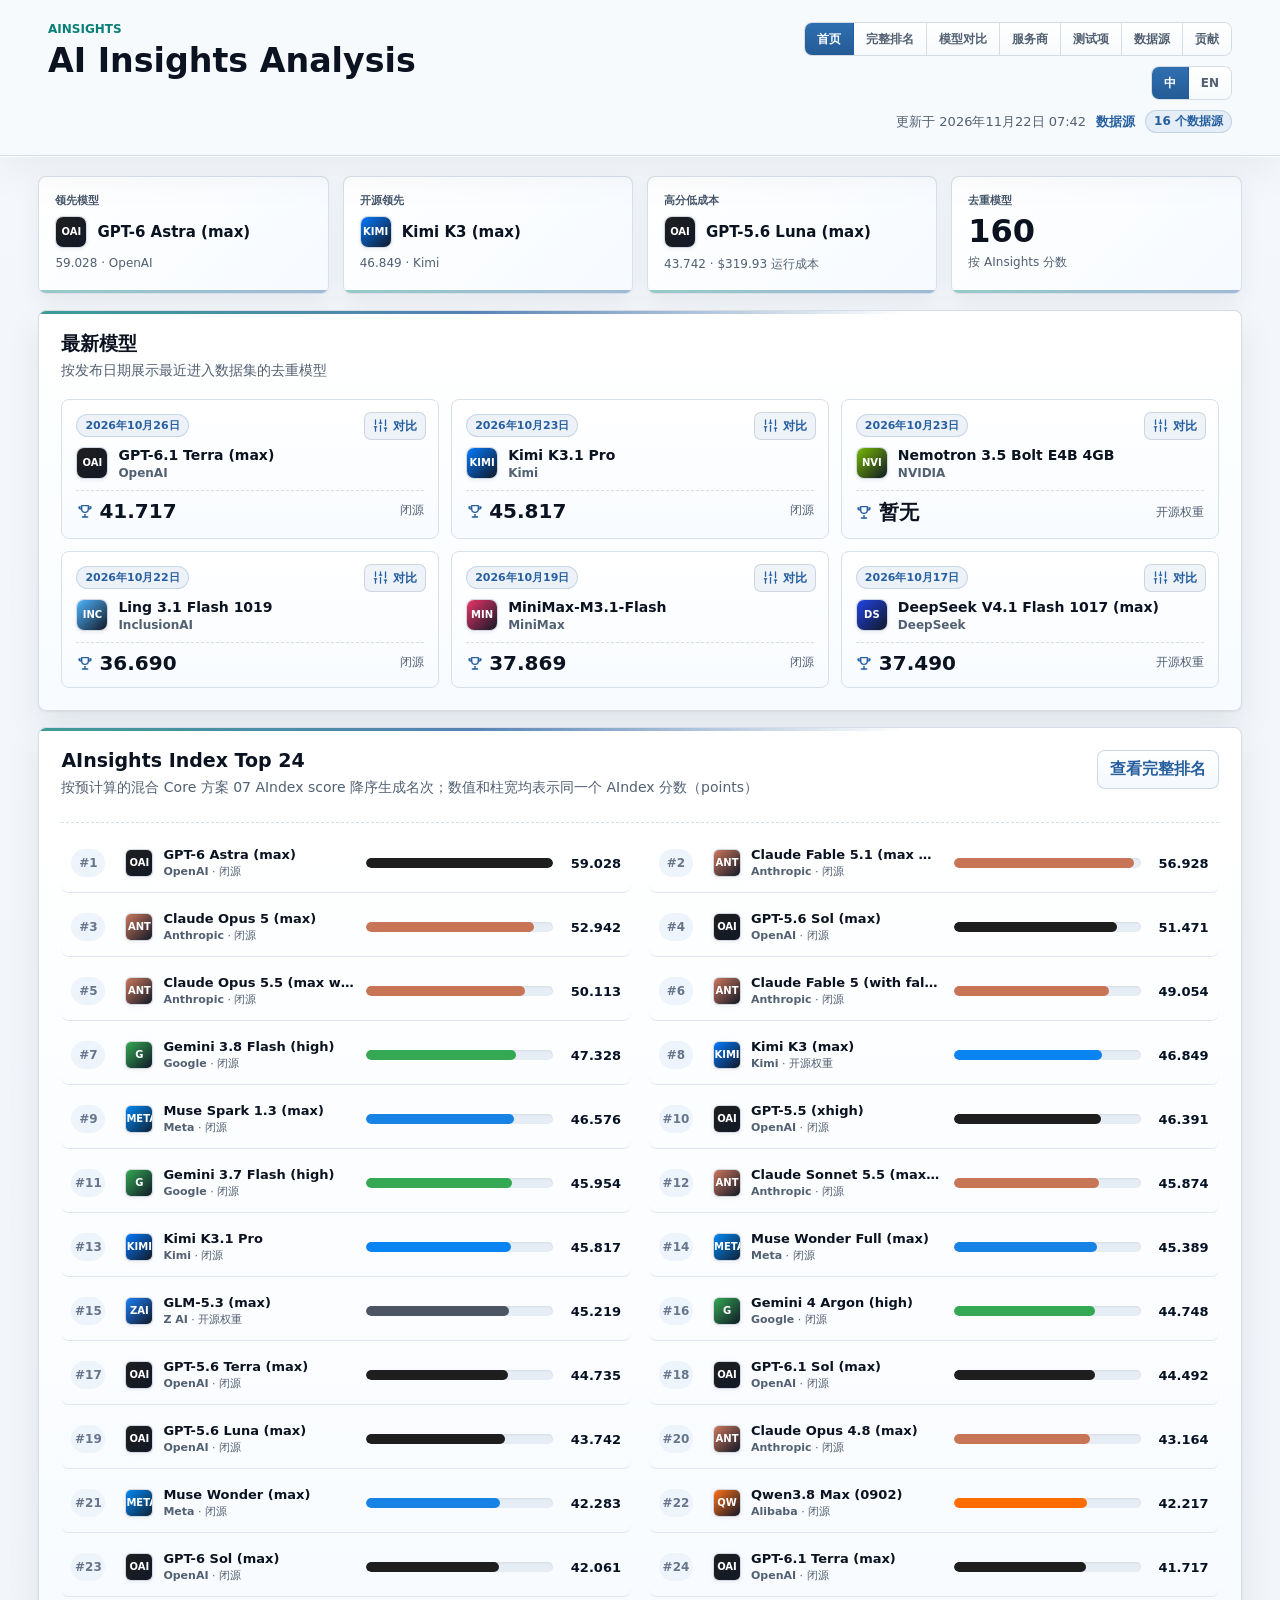
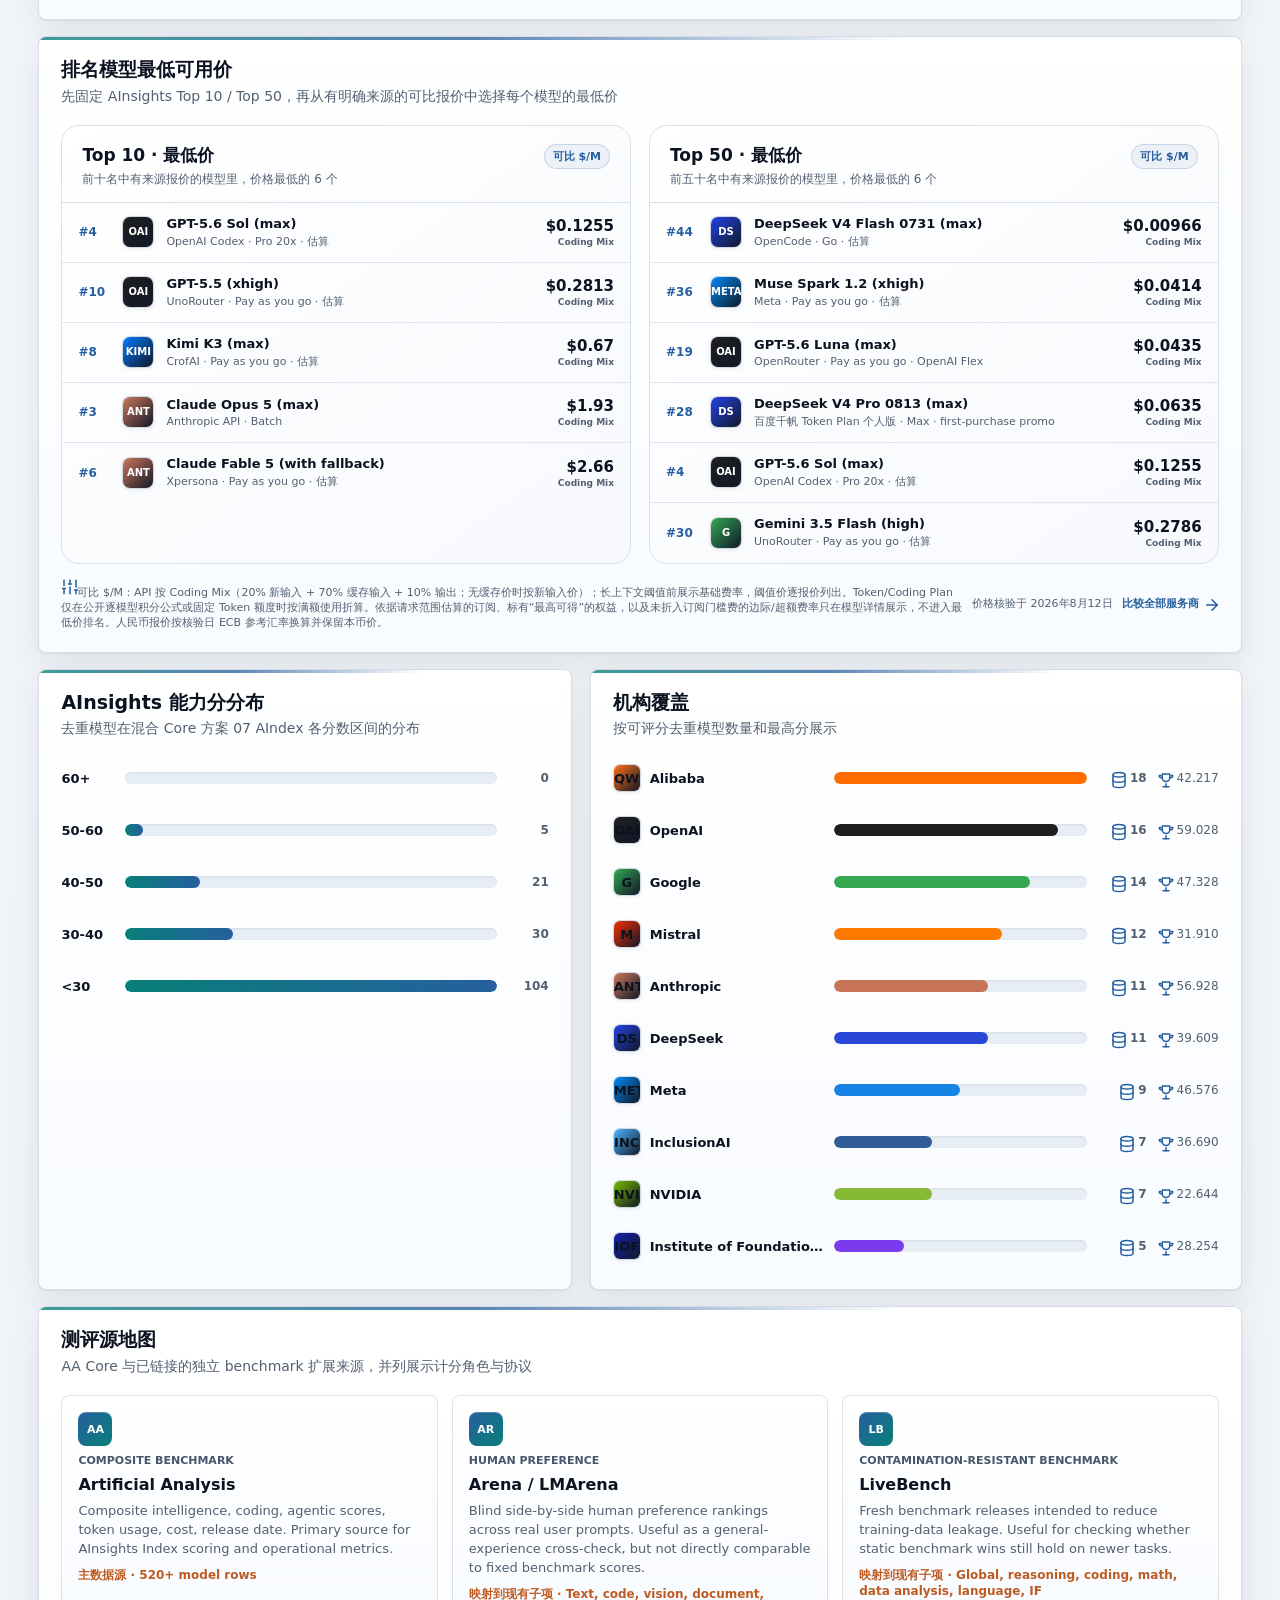
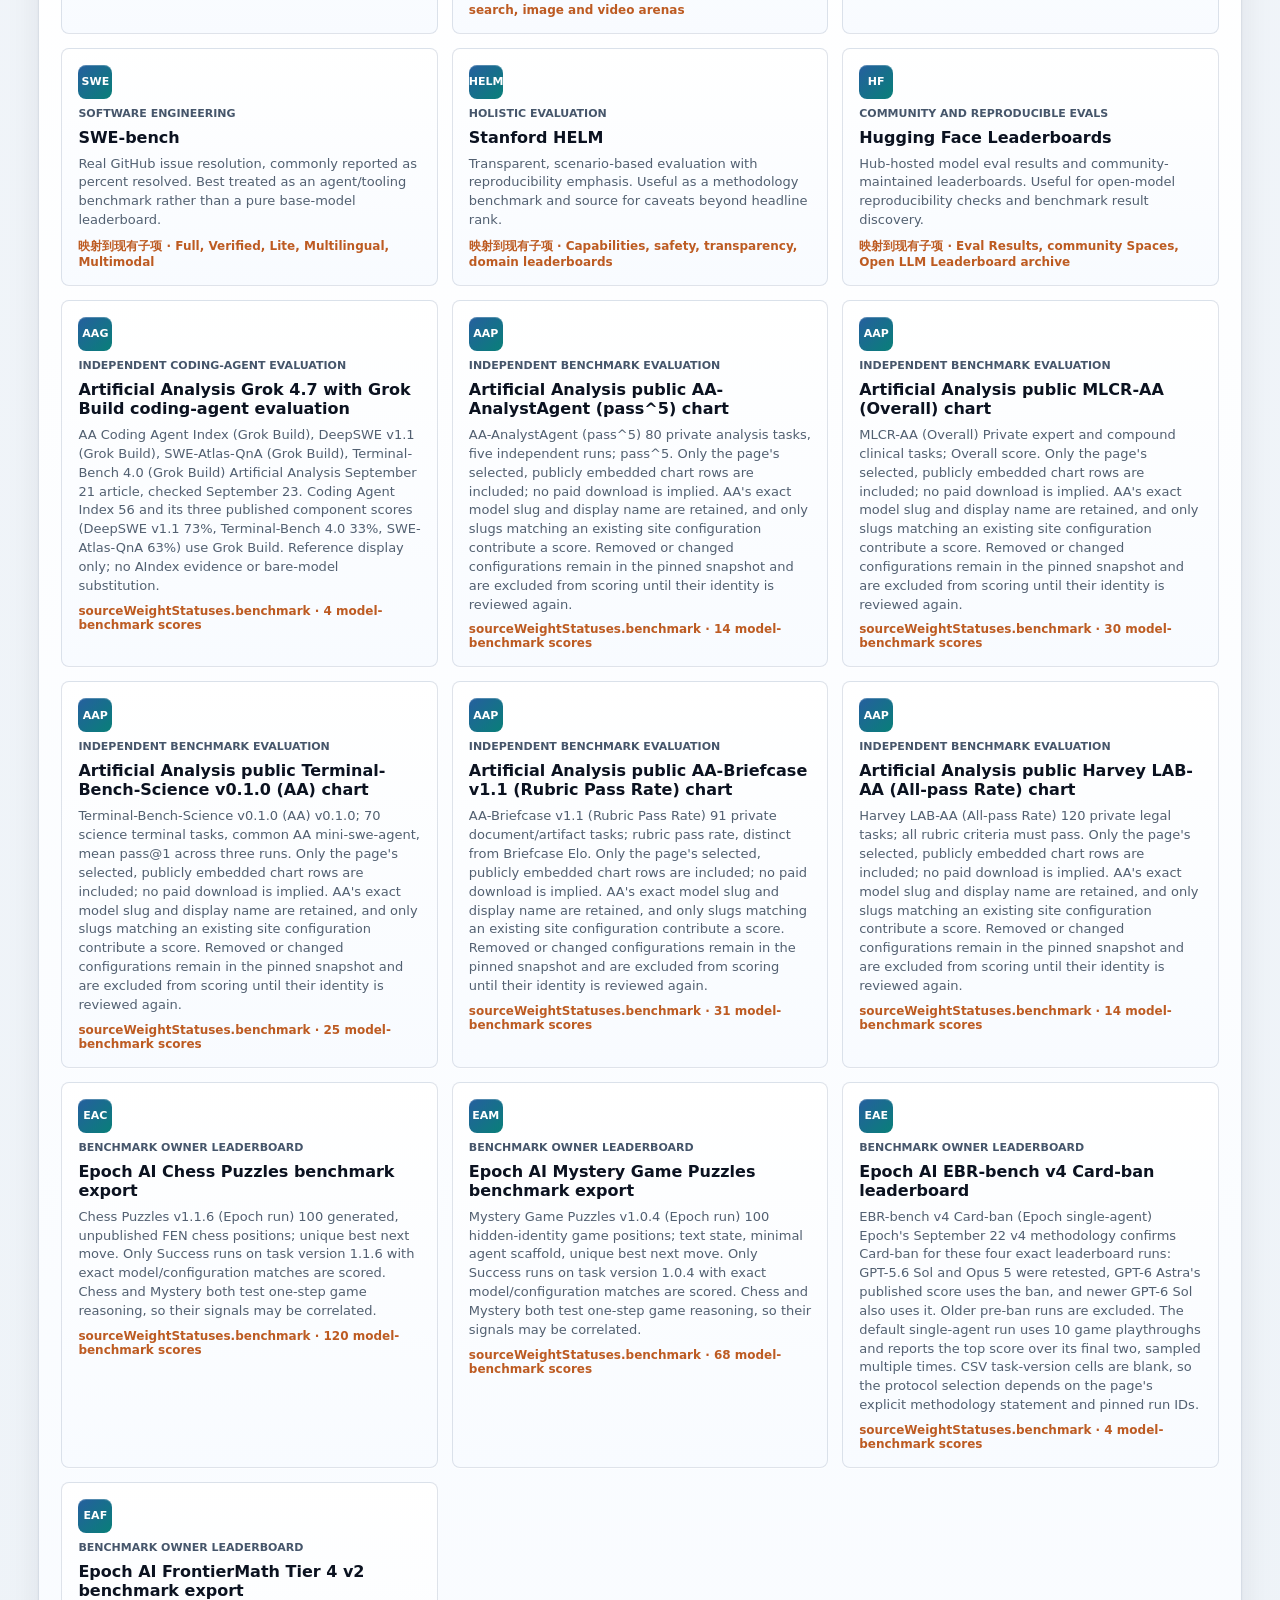
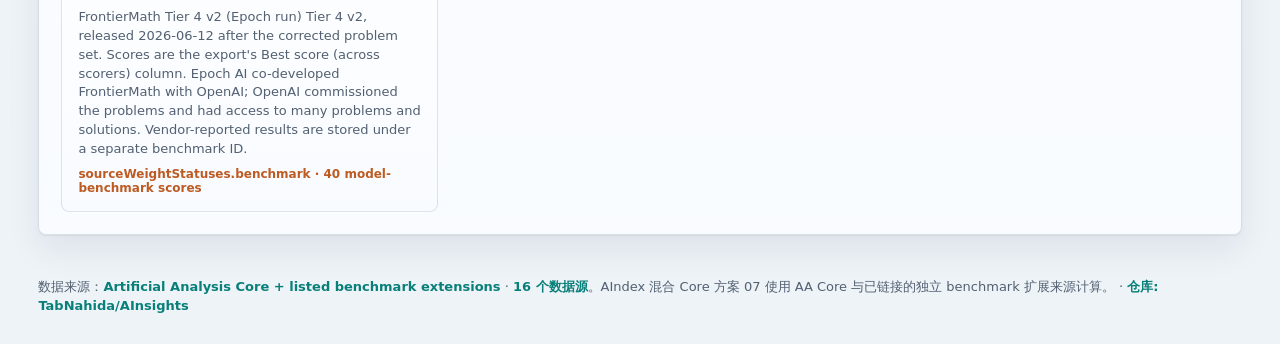
==== docs/index.html @ 8915419b "Update Artificial Analysis model data" ====
<!doctype html>
<html lang="zh-CN">
  <head>
    <meta charset="utf-8" />
    <meta name="viewport" content="width=device-width, initial-scale=1" />
    <title>AI Insights Analysis</title>
    <meta name="description" content="AInsights compares AI models with AInsights Index (AIndex), benchmark rankings, cost, speed, and source-backed evaluation data." />
    <meta name="keywords" content="AInsights Index, AIndex, AI model benchmark, LLM leaderboard, Artificial Analysis" />
    <link rel="canonical" href="https://ainsights.tab.homes/" />
    <meta property="og:title" content="AI Insights Analysis" />
    <meta property="og:description" content="Compare AI models with AInsights Index (AIndex), benchmark evidence, cost, speed, and source-backed rankings." />
    <meta property="og:type" content="website" />
    <meta property="og:url" content="https://ainsights.tab.homes/" />
    <meta name="twitter:card" content="summary" />
    <script type="application/ld+json">{"@context":"https://schema.org","@type":"WebSite","name":"AI Insights Analysis","alternateName":["AInsights Index","AIndex"],"url":"https://ainsights.tab.homes/","description":"AInsights compares AI models with AInsights Index (AIndex), benchmark rankings, cost, speed, and source-backed evaluation data."}</script>
    <link rel="icon" href="./favicon.svg" type="image/svg+xml" />
    <link rel="stylesheet" href="./styles.css?v=20260919-fable-radar" />
  </head>
  <body data-page="home">
    <header class="topbar">
      <div>
        <p class="eyebrow">AInsights</p>
        <h1>AI Insights Analysis</h1>
      </div>
      <div class="header-actions">
        <nav class="segmented-control compact" id="pageButtons" aria-label="页面"></nav>
        <div class="segmented-control compact" id="languageButtons" role="group" aria-label="语言"></div>
        <div class="source-block">
          <span id="updatedAt">加载中</span>
          <a id="sourceLink" href="https://artificialanalysis.ai/evaluations/artificial-analysis-intelligence-index" target="_blank" rel="noreferrer">数据源</a>
          <a id="sourcesLink" class="source-badge" href="sources.html">全部数据源</a>
        </div>
      </div>
    </header>

    <main>
      <section class="home-view" id="homeView">
        <section class="home-metrics" id="homeMetrics" aria-label="首页摘要"></section>

        <section class="chart-shell latest-models-shell" aria-labelledby="latestModelsTitle">
          <div class="chart-head">
            <div>
              <h2 id="latestModelsTitle">最新模型</h2>
              <p id="latestModelsSubtitle">按发布日期展示最近进入数据集的去重模型</p>
            </div>
          </div>
          <div class="latest-models" id="latestModels"></div>
        </section>

        <section class="chart-shell" aria-labelledby="top20Title">
          <div class="chart-head">
            <div>
              <h2 id="top20Title">AInsights Index Top</h2>
              <p id="top20Subtitle">固定使用 AInsights Index，按宽度最多展示 30 个去重模型</p>
            </div>
            <a id="viewFullRankingLink" href="full-rank.html">完整排名</a>
          </div>
          <div class="bar-chart" id="top20Chart"></div>
        </section>

        <section class="chart-shell" aria-labelledby="costScatterTitle">
          <div class="chart-head">
            <div>
              <h2 id="costScatterTitle">排名模型最低可用价</h2>
              <p id="costScatterSubtitle">固定 AInsights Top 10 / Top 50 后，只比较每个模型已核验的最低可比报价</p>
            </div>
          </div>
          <div class="scatter-chart" id="costScatter"></div>
        </section>

        <section class="insight-grid" aria-label="数据分布">
          <section class="chart-shell" aria-labelledby="scoreBandsTitle">
            <div class="chart-head">
              <div>
                <h2 id="scoreBandsTitle">分数带分布</h2>
                <p id="scoreBandsSubtitle">去重模型在 AInsights Index 上的集中区间</p>
              </div>
            </div>
            <div class="score-bands" id="scoreBands"></div>
          </section>

          <section class="chart-shell" aria-labelledby="providerChartTitle">
            <div class="chart-head">
              <div>
                <h2 id="providerChartTitle">机构覆盖</h2>
                <p id="providerChartSubtitle">按可评分去重模型数量和最高分展示</p>
              </div>
            </div>
            <div class="provider-chart" id="providerChart"></div>
          </section>
        </section>

        <section class="chart-shell source-explorer" aria-labelledby="sourceExplorerTitle">
          <div class="chart-head">
            <div>
              <h2 id="sourceExplorerTitle">测评源地图</h2>
              <p id="sourceExplorerSubtitle">AA Core 与已链接的独立 benchmark 扩展来源，并列展示计分角色与协议</p>
            </div>
          </div>
          <div class="source-grid" id="sourceExplorer"></div>
        </section>
      </section>

      <section class="ranking-view" id="rankingView" hidden>
        <section class="controls" aria-label="排名控制">
          <div class="preset-row" id="presetButtons" role="tablist" aria-label="排名预设"></div>
          <div class="switch-row">
            <div class="segmented-control" id="viewButtons" role="group" aria-label="展示方式"></div>
            <div class="segmented-control" id="sourceFilterButtons" role="group" aria-label="模型来源"></div>
          </div>
          <div class="filter-row">
            <label class="search-label">
              <span id="searchLabel">搜索</span>
              <input id="searchInput" type="search" placeholder="模型或机构" />
            </label>
            <label class="toggle-label">
              <input id="dedupeToggle" type="checkbox" checked />
              <span id="dedupeLabel">去除重复档位</span>
            </label>
          </div>
          <div class="summary-row" id="summaryRow"></div>
        </section>

        <section class="custom-panel" id="customPanel" hidden>
          <div class="panel-head">
            <h2 id="customTitle">自定义占比</h2>
            <button id="resetWeightsButton" type="button">重置</button>
          </div>
          <div class="weights-grid" id="weightsGrid"></div>
        </section>

        <section class="ranking-shell">
          <div class="histogram-list" id="histogramList"></div>
          <div class="table-wrap" id="tableRanking">
            <table>
              <thead>
                <tr>
                  <th class="rank-col">#</th>
                  <th id="modelHeader">模型</th>
                  <th id="scoreHeader">综合分</th>
                  <th id="twoplRankHeader" class="method-rank-col">2PL</th>
                  <th id="denseRaschRankHeader" class="method-rank-col">密集 Rasch</th>
                  <th id="speedHeader">速度</th>
                  <th id="contextHeader">上下文</th>
                  <th id="priceHeader">价格</th>
                  <th id="sourceHeader">来源</th>
                  <th id="coverageHeader">覆盖</th>
                </tr>
              </thead>
              <tbody id="rankingBody"></tbody>
            </table>
          </div>
          <div class="text-ranking" id="textRanking" hidden></div>
        </section>
      </section>

      <section class="sources-view" id="sourcesView" hidden>
        <section class="chart-shell sources-shell" aria-labelledby="sourcesPageTitle">
          <div class="chart-head">
            <div>
              <h2 id="sourcesPageTitle">全部数据源</h2>
              <p id="sourcesPageSubtitle">主数据、公开榜单、官方发布和模型卡来源</p>
            </div>
          </div>
          <div class="source-overview-grid" id="sourceOverview"></div>
        </section>

        <section class="chart-shell source-map-shell" aria-labelledby="sourceMetricMapTitle">
          <div class="chart-head">
            <div>
              <h2 id="sourceMetricMapTitle">数据源与测试项映射</h2>
              <p id="sourceMetricMapSubtitle">每个来源对应的 benchmark、覆盖模型数和分数记录</p>
            </div>
          </div>
          <div class="source-metric-map" id="sourceMetricMap"></div>
        </section>
      </section>

      <section class="benchmark-view" id="benchmarkView" hidden>
        <div class="benchmark-detail" id="benchmarkDetail"></div>
      </section>

      <section class="model-view" id="modelView" hidden>
        <div class="model-detail" id="modelDetail"></div>
      </section>

      <section class="provider-view" id="providerView" hidden>
        <div class="provider-detail" id="providerDetail"></div>
      </section>
    </main>

    <footer class="site-footer" id="siteFooter">
      数据来源：<a href="https://artificialanalysis.ai/evaluations/artificial-analysis-intelligence-index" target="_blank" rel="noreferrer">Artificial Analysis</a> Core 与已链接的独立 benchmark 扩展来源。AIndex 方案 18 基于这些观测成绩重新计算。
      · <a href="https://github.com/TabNahida/AInsights" target="_blank" rel="noreferrer">TabNahida/AInsights</a>
    </footer>

    <template id="metricTemplate">
      <label class="weight-control">
        <span></span>
        <input type="range" min="0" max="100" step="0.01" />
        <output></output>
      </label>
    </template>

    <script src="./data/models.js?v=4afdcf09f71f"></script>
    <script src="./app-utils.js?v=20260812-pricing3"></script>
    <script src="./app.js?v=20260922-aa-fields"></script>
  </body>
</html>
---- docs/styles.css ----
:root {
  color-scheme: light;
  --ink: #151922;
  --muted: #697386;
  --line: #dce2ec;
  --surface: #ffffff;
  --wash: #f5f7fb;
  --accent: #0f766e;
  --accent-2: #b95b1c;
  --accent-3: #315c96;
  --accent-4: #b4235a;
  --danger: #b42318;
  --shadow: 0 18px 42px rgb(18 24 40 / 0.08);
}

* {
  box-sizing: border-box;
}

body {
  margin: 0;
  min-width: 320px;
  color: var(--ink);
  background: var(--wash);
  font-family: Inter, ui-sans-serif, system-ui, -apple-system, BlinkMacSystemFont, "Segoe UI", sans-serif;
}

a {
  color: inherit;
}

.topbar {
  position: sticky;
  top: 0;
  z-index: 60;
  display: flex;
  align-items: center;
  justify-content: space-between;
  gap: 24px;
  padding: 20px clamp(16px, 4vw, 48px);
  border-bottom: 1px solid var(--line);
  background: rgb(245 247 251 / 0.94);
  backdrop-filter: blur(12px);
}

.eyebrow {
  margin: 0 0 4px;
  color: var(--accent);
  font-size: 12px;
  font-weight: 700;
  text-transform: uppercase;
}

h1,
h2 {
  margin: 0;
  font-size: clamp(22px, 3vw, 32px);
  line-height: 1.15;
  letter-spacing: 0;
}

h2 {
  font-size: 18px;
}

.source-block {
  display: flex;
  flex-wrap: wrap;
  justify-content: flex-end;
  gap: 8px 10px;
  color: var(--muted);
  font-size: 13px;
}

.source-badge {
  display: inline-flex;
  align-items: center;
  min-height: 22px;
  border: 1px solid rgba(49, 92, 150, 0.24);
  border-radius: 999px;
  padding: 2px 8px;
  color: var(--accent-3);
  background: rgba(49, 92, 150, 0.08);
  font-size: 12px;
  font-weight: 800;
  text-decoration: none;
}

.header-actions {
  display: grid;
  justify-items: end;
  gap: 8px;
  min-width: 0;
}

main {
  display: grid;
  gap: 16px;
  min-width: 0;
  padding: 18px clamp(12px, 3vw, 40px) 36px;
}

.home-view,
.ranking-view,
.sources-view,
.methodology-view,
.model-view,
.benchmark-view,
.compare-view,
.provider-view {
  display: grid;
  gap: 16px;
  min-width: 0;
}

.home-view,
.sources-view,
.methodology-view,
.model-view,
.benchmark-view,
.compare-view,
.provider-view {
  width: 100%;
  max-width: 1240px;
  margin-inline: auto;
}

.home-metrics {
  display: grid;
  grid-template-columns: repeat(4, minmax(0, 1fr));
  gap: 12px;
}

.home-metric {
  display: grid;
  align-content: start;
  gap: 8px;
  min-height: 104px;
  padding: 14px;
  border: 1px solid var(--line);
  border-radius: 8px;
  background: var(--surface);
  box-shadow: var(--shadow);
}

.home-metric-label {
  color: var(--muted);
  font-size: 12px;
  font-weight: 700;
  text-transform: uppercase;
}

.home-metric-model {
  display: flex;
  align-items: center;
  gap: 10px;
  min-width: 0;
  color: var(--ink);
  text-decoration: none;
}

.home-metric-model strong {
  overflow: hidden;
  font-size: 15px;
  line-height: 1.25;
  text-overflow: ellipsis;
  white-space: nowrap;
}

.home-metric-number {
  font-size: 26px;
  line-height: 1;
}

.home-metric-meta {
  overflow: hidden;
  color: var(--muted);
  font-size: 12px;
  text-overflow: ellipsis;
  white-space: nowrap;
}

.site-footer {
  padding: 0 clamp(12px, 3vw, 40px) 28px;
  color: var(--muted);
  font-size: 13px;
  line-height: 1.5;
}

.site-footer a {
  color: var(--accent);
  font-weight: 800;
  text-decoration: none;
}

.controls,
.custom-panel,
.chart-shell,
.ranking-shell {
  border: 1px solid var(--line);
  border-radius: 8px;
  background: var(--surface);
  box-shadow: var(--shadow);
}

.chart-shell {
  overflow: hidden;
  min-width: 0;
  padding: 18px;
}

.chart-head {
  display: flex;
  align-items: flex-start;
  justify-content: space-between;
  gap: 16px;
  margin-bottom: 16px;
}

.chart-head p {
  margin: 5px 0 0;
  color: var(--muted);
  font-size: 14px;
  line-height: 1.4;
  overflow-wrap: anywhere;
}

.chart-head > div {
  min-width: 0;
}

.chart-head a {
  flex: 0 0 auto;
  border: 1px solid var(--line);
  border-radius: 8px;
  padding: 8px 12px;
  color: var(--accent);
  text-decoration: none;
  font-weight: 700;
}

.controls {
  display: grid;
  gap: 14px;
  padding: 14px;
}

.preset-row,
.filter-row,
.switch-row,
.summary-row,
.panel-head {
  display: flex;
  flex-wrap: wrap;
  align-items: center;
  gap: 10px;
}

.switch-row {
  justify-content: space-between;
}

.preset-row button,
.panel-head button,
.segmented-control button {
  min-height: 34px;
  border: 1px solid var(--line);
  padding: 0 14px;
  color: var(--ink);
  background: #fff;
  cursor: pointer;
  font: inherit;
}

.preset-row button {
  border-radius: 999px;
}

.preset-row button[aria-selected="true"] {
  border-color: var(--accent);
  color: #fff;
  background: var(--accent);
}

.segmented-control {
  display: inline-flex;
  min-height: 34px;
  overflow: hidden;
  border: 1px solid var(--line);
  border-radius: 8px;
  background: #fff;
}

.segmented-control button {
  border: 0;
  border-right: 1px solid var(--line);
  border-radius: 0;
  color: var(--muted);
}

.segmented-control button:last-child {
  border-right: 0;
}

.segmented-control button[aria-pressed="true"] {
  color: #fff;
  background: var(--accent-3);
}

.segmented-control.compact button {
  min-height: 28px;
  padding: 0 10px;
  font-size: 12px;
}

.search-label {
  display: grid;
  grid-template-columns: auto minmax(180px, 320px);
  align-items: center;
  gap: 8px;
  color: var(--muted);
  font-size: 14px;
}

.search-label input {
  width: 100%;
  min-height: 36px;
  border: 1px solid var(--line);
  border-radius: 6px;
  padding: 0 10px;
  font: inherit;
}

.toggle-label {
  display: inline-flex;
  align-items: center;
  gap: 8px;
  color: var(--muted);
  font-size: 14px;
}

.toggle-label input {
  width: 18px;
  height: 18px;
  accent-color: var(--accent);
}

.summary-row {
  color: var(--muted);
  font-size: 13px;
}

.summary-row strong {
  color: var(--ink);
}

.custom-panel {
  padding: 14px;
}

.panel-head {
  justify-content: space-between;
  margin-bottom: 12px;
}

.panel-head button {
  border-radius: 8px;
}

.weights-grid {
  display: grid;
  gap: 16px;
}

.weight-group {
  display: grid;
  gap: 12px;
}

.custom-weight-preset-group,
.missing-mode-group {
  padding-bottom: 12px;
  border-bottom: 1px solid var(--line);
}

.weight-group-head {
  display: flex;
  align-items: baseline;
  justify-content: space-between;
  gap: 16px;
}

.weight-group-head > div {
  display: grid;
  gap: 4px;
  min-width: 0;
}

.weight-group-head h3 {
  margin: 0;
  font-size: 15px;
}

.weight-group-head p {
  margin: 0;
  color: var(--muted);
  font-size: 12px;
  text-align: right;
}

.metric-weight-head {
  align-items: center;
}

.metric-coverage-filter {
  display: inline-flex;
  align-items: center;
  gap: 8px;
  min-width: max-content;
  color: var(--muted);
  font-size: 12px;
  font-weight: 800;
}

.metric-coverage-filter select {
  min-height: 34px;
  border: 1px solid var(--line);
  border-radius: 8px;
  padding: 0 30px 0 10px;
  color: var(--ink);
  background: #fff;
  font: inherit;
}

.metric-filter-summary {
  width: fit-content;
  max-width: 100%;
  border: 1px solid rgb(38 95 159 / 0.16);
  border-radius: 999px;
  padding: 4px 8px;
  color: var(--accent-3);
  background: rgb(38 95 159 / 0.07);
  font-size: 12px;
  font-weight: 800;
}

.metric-filter-empty {
  grid-column: 1 / -1;
}

.methodology-hero,
.methodology-card {
  border: 1px solid var(--line);
  border-radius: 8px;
  background: var(--surface);
  box-shadow: var(--shadow);
}

.methodology-hero {
  display: grid;
  gap: 10px;
  padding: clamp(18px, 3vw, 28px);
}

.methodology-hero p {
  max-width: 820px;
  margin: 0;
  color: var(--muted);
  line-height: 1.55;
}

.methodology-grid {
  display: grid;
  grid-template-columns: repeat(2, minmax(0, 1fr));
  gap: 12px;
}

.methodology-card {
  display: grid;
  align-content: start;
  gap: 8px;
  padding: 16px;
}

.methodology-card h3,
.methodology-card p {
  margin: 0;
}

.methodology-card h3 {
  font-size: 15px;
}

.methodology-card p {
  color: var(--muted);
  font-size: 13px;
  line-height: 1.55;
}

.methodology-card-wide {
  grid-column: 1 / -1;
}

.methodology-table-wrap {
  overflow-x: auto;
  min-width: 0;
}

.methodology-weight-table {
  width: 100%;
  min-width: 680px;
  border-collapse: collapse;
  color: var(--ink);
  font-size: 13px;
}

.methodology-weight-table th,
.methodology-weight-table td {
  border-bottom: 1px solid var(--line);
  padding: 9px 10px;
  text-align: left;
  vertical-align: top;
}

.methodology-weight-table th {
  color: var(--accent-3);
  font-size: 12px;
  font-weight: 850;
}

.methodology-weight-table td:nth-child(2) {
  width: 96px;
  color: var(--accent-2);
  font-weight: 850;
}

.methodology-matrix-table {
  min-width: 920px;
}

.methodology-matrix-table td:nth-child(3) {
  min-width: 280px;
}

.methodology-metric-pill {
  display: inline-flex;
  align-items: center;
  gap: 5px;
  margin: 0 6px 6px 0;
  padding: 4px 7px;
  border: 1px solid var(--line);
  border-radius: 7px;
  background: var(--surface);
  white-space: nowrap;
}

.methodology-metric-pill code {
  white-space: normal;
  overflow-wrap: anywhere;
}

.methodology-steps {
  display: grid;
  gap: 8px;
  margin: 0;
  padding-left: 20px;
  color: var(--muted);
  font-size: 13px;
  line-height: 1.55;
}

.methodology-steps strong {
  color: var(--ink);
}

.metric-weight-controls {
  display: grid;
  grid-template-columns: repeat(auto-fit, minmax(390px, 1fr));
  gap: 14px 22px;
}

.custom-weight-preset-controls {
  display: grid;
  grid-template-columns: repeat(4, minmax(0, 1fr));
  gap: 10px;
}

.weight-preset-button {
  display: grid;
  gap: 5px;
  min-height: 66px;
  border: 1px solid var(--line);
  border-radius: 8px;
  padding: 10px;
  color: var(--ink);
  background: #fff;
  cursor: pointer;
  font: inherit;
  text-align: left;
}

.weight-preset-button strong {
  overflow: hidden;
  font-size: 13px;
  text-overflow: ellipsis;
  white-space: nowrap;
}

.weight-preset-button em {
  width: fit-content;
  padding: 2px 6px;
  border-radius: 999px;
  color: var(--accent-3);
  background: rgba(49, 92, 150, 0.08);
  font-size: 11px;
  font-style: normal;
  font-weight: 800;
}

.weight-preset-button[aria-pressed="true"] {
  border-color: rgba(15, 118, 110, 0.6);
  background: rgba(15, 118, 110, 0.08);
}

.missing-mode-controls,
.custom-config-grid {
  min-width: 0;
}

.custom-config-grid {
  display: grid;
  grid-template-columns: repeat(auto-fit, minmax(230px, 1fr));
  gap: 12px;
  align-items: stretch;
}

.custom-setting-block,
.range-setting {
  display: grid;
  align-content: start;
  gap: 8px;
  min-width: 0;
  border: 1px solid rgba(220, 226, 236, 0.86);
  border-radius: 8px;
  padding: 10px;
  background: #fbfcfe;
}

.control-label,
.range-setting-head {
  color: var(--ink);
  font-size: 12px;
  font-weight: 800;
}

.custom-setting-block p,
.range-setting em,
.custom-strategy-status {
  margin: 0;
  color: var(--muted);
  font-size: 12px;
  line-height: 1.35;
}

.custom-setting-block .segmented-control {
  display: grid;
  grid-template-columns: repeat(var(--option-count), minmax(0, 1fr));
  width: 100%;
}

.custom-setting-block [data-missing-preset] {
  grid-template-columns: repeat(auto-fit, minmax(96px, 1fr));
  overflow: visible;
}

.custom-setting-block .segmented-control button {
  display: grid;
  place-items: center;
  min-width: 0;
  min-height: 58px;
  border-right: 0;
  padding: 8px 10px;
  line-height: 1.18;
  text-align: center;
  white-space: normal;
  overflow-wrap: anywhere;
}

.custom-setting-block [data-missing-preset] button {
  min-height: 44px;
  overflow-wrap: normal;
  word-break: normal;
}

.custom-setting-block .segmented-control button + button {
  border-left: 1px solid var(--line);
}

.custom-strategy-status strong {
  color: var(--accent-3);
}

.range-setting-head {
  display: flex;
  justify-content: space-between;
  gap: 10px;
}

.range-setting-head output {
  color: var(--accent-2);
  font-variant-numeric: tabular-nums;
}

.range-setting input {
  width: 100%;
  accent-color: var(--accent-2);
}

.normalization-method-controls button[aria-pressed="true"],
.calculation-method-controls button[aria-pressed="true"],
.missing-mode-controls button[aria-pressed="true"] {
  color: #fff;
  background: var(--accent-3);
}

.weight-control {
  display: grid;
  grid-template-columns: minmax(180px, 1fr) minmax(130px, 180px) 42px;
  align-items: center;
  gap: 12px;
  color: var(--muted);
  font-size: 13px;
}

.metric-weight-label {
  display: grid;
  min-width: 0;
  gap: 4px;
}

.metric-weight-label strong,
.metric-weight-label em {
  min-width: 0;
  overflow: hidden;
  text-overflow: ellipsis;
  white-space: nowrap;
}

.metric-weight-label strong {
  color: var(--muted);
  font-size: 13px;
  font-weight: 700;
}

.metric-weight-link {
  width: fit-content;
  max-width: 100%;
  color: inherit;
  text-decoration: none;
}

.metric-weight-link:hover strong {
  color: var(--accent-3);
  text-decoration: underline;
  text-underline-offset: 3px;
}

.metric-weight-label em {
  width: fit-content;
  max-width: 100%;
  padding: 2px 6px;
  border-radius: 999px;
  color: var(--accent-3);
  background: rgba(6, 95, 70, 0.08);
  font-size: 11px;
  font-style: normal;
  font-weight: 800;
}

.weight-control input {
  accent-color: var(--accent-2);
}

.weight-control output {
  color: var(--ink);
  text-align: right;
}

.source-card-icon {
  display: inline-grid;
  place-items: center;
  width: 34px;
  height: 34px;
  border-radius: 8px;
  color: #fff;
  background: var(--ink);
  font-size: 11px;
  font-weight: 850;
  letter-spacing: 0;
}

.ranking-shell {
  overflow: hidden;
}

.table-wrap {
  overflow-x: auto;
}

table {
  width: 100%;
  min-width: 1380px;
  border-collapse: collapse;
}

th,
td {
  padding: 12px 14px;
  border-bottom: 1px solid var(--line);
  text-align: left;
  vertical-align: middle;
}

th {
  color: var(--muted);
  background: #fafafa;
  font-size: 12px;
  font-weight: 700;
  text-transform: uppercase;
}

.rank-col {
  width: 54px;
}

.method-rank-col {
  width: 92px;
  min-width: 92px;
  text-align: center;
  font-variant-numeric: tabular-nums;
  white-space: nowrap;
}

td.method-rank-col {
  color: var(--accent-3);
  font-size: 13px;
  font-weight: 800;
}

.method-rank-col .method-rank-evidence {
  display: block;
  margin-top: 2px;
  color: var(--muted);
  font-size: 10px;
  font-weight: 700;
}

.model-main {
  display: grid;
  gap: 4px;
}

.model-heading {
  display: flex;
  align-items: center;
  gap: 10px;
  min-width: 0;
}

.model-name {
  font-weight: 700;
}

.provider-icon {
  position: relative;
  display: inline-grid;
  flex: 0 0 auto;
  place-items: center;
  width: 32px;
  height: 32px;
  border: 1px solid var(--line);
  border-radius: 8px;
  color: var(--ink);
  background: #fff;
  font-size: 10px;
  font-weight: 800;
  line-height: 1;
  text-transform: uppercase;
  overflow: hidden;
}

.provider-icon img {
  position: absolute;
  inset: 4px;
  z-index: 1;
  display: block;
  width: calc(100% - 8px);
  height: calc(100% - 8px);
  background: #fff;
  object-fit: contain;
  transition: opacity 0.12s ease;
}

.icon-fallback {
  display: inline-grid;
  place-items: center;
  width: 100%;
  height: 100%;
  color: #fff;
  background: var(--provider-color, #64748b);
}

.model-meta {
  display: flex;
  flex-wrap: wrap;
  align-items: center;
  gap: 8px;
  color: var(--muted);
  font-size: 12px;
}

.provider-text-link {
  color: var(--muted);
  text-decoration: none;
}

.provider-text-link:hover,
.provider-text-link:focus-visible {
  color: var(--accent-3);
  text-decoration: underline;
  text-underline-offset: 2px;
}

.histogram-label .provider-text-link,
.compare-model-head .provider-text-link {
  color: var(--muted);
  font-size: inherit;
  font-weight: inherit;
}

.pill {
  display: inline-flex;
  align-items: center;
  min-height: 20px;
  border: 1px solid var(--line);
  border-radius: 999px;
  padding: 0 8px;
  color: var(--muted);
  background: #fff;
  font-size: 12px;
}

.source-pill[data-source-type="open"] {
  border-color: rgb(15 118 110 / 0.28);
  color: var(--accent);
  background: rgb(15 118 110 / 0.07);
}

.source-pill[data-source-type="closed"] {
  border-color: rgb(180 83 9 / 0.28);
  color: var(--accent-2);
  background: rgb(180 83 9 / 0.08);
}

.score-cell {
  min-width: 140px;
}

.score-value {
  display: flex;
  align-items: center;
  justify-content: space-between;
  gap: 8px;
  font-weight: 700;
}

.score-bar {
  height: 6px;
  margin-top: 6px;
  border-radius: 999px;
  background: #ebe7dd;
  overflow: hidden;
}

.score-bar span {
  display: block;
  height: 100%;
  width: var(--value, 0%);
  background: linear-gradient(90deg, var(--accent), var(--accent-3));
}

.muted {
  color: var(--muted);
}

.price-stack {
  display: grid;
  gap: 4px;
  min-width: 150px;
  color: var(--muted);
  font-size: 12px;
}

.price-stack span {
  display: grid;
  grid-template-columns: 42px minmax(52px, 1fr) 36px;
  align-items: baseline;
  gap: 6px;
}

.price-stack strong {
  color: var(--ink);
  font-weight: 700;
}

.price-stack b {
  color: var(--muted);
  font-weight: 500;
  text-align: right;
}

.price-stack em {
  color: var(--muted);
  font-style: normal;
  text-align: right;
}

.empty {
  padding: 28px;
  color: var(--muted);
  text-align: center;
}

.bar-chart {
  overflow: visible;
  min-width: 0;
  padding: 6px 0 0;
}

.top-bars {
  display: grid;
  grid-template-columns: repeat(auto-fit, minmax(430px, 1fr));
  gap: 2px 18px;
  width: 100%;
  max-width: 100%;
  min-width: 0;
  overflow: hidden;
  padding: 14px 0 4px;
  border-top: 1px dashed #d6d2c8;
}

.top-bar-item {
  display: grid;
  grid-template-columns: 42px minmax(190px, 1.1fr) minmax(120px, 0.9fr) 56px;
  align-items: center;
  gap: 12px;
  min-width: 0;
  min-height: 52px;
  padding: 8px 10px;
  border-bottom: 1px solid #ece8df;
  color: inherit;
  cursor: pointer;
  text-decoration: none;
}

.top-bar-item:focus-visible,
.latest-model-card:focus-visible {
  outline: 2px solid rgb(38 95 159 / 0.45);
  outline-offset: 3px;
}

.histogram-row[data-card-href],
.benchmark-ranking-row[data-card-href],
.text-ranking-row[data-card-href],
tr[data-card-href] {
  cursor: pointer;
}

.histogram-row[data-card-href]:focus-visible,
.benchmark-ranking-row[data-card-href]:focus-visible,
.text-ranking-row[data-card-href]:focus-visible,
tr[data-card-href]:focus-visible {
  outline: 2px solid rgb(38 95 159 / 0.42);
  outline-offset: -2px;
}

.top-bar-rank {
  color: var(--muted);
  font-size: 12px;
  font-weight: 800;
}

.top-bar-model {
  display: flex;
  align-items: center;
  gap: 10px;
  min-width: 0;
}

.top-bar-model > span {
  display: grid;
  gap: 2px;
  min-width: 0;
}

.top-bar-model strong,
.top-bar-model em {
  overflow: hidden;
  text-overflow: ellipsis;
  white-space: nowrap;
}

.top-bar-model strong {
  font-size: 13px;
}

.top-bar-model em {
  color: var(--muted);
  font-size: 11px;
  font-style: normal;
}

.top-bar-track {
  display: block;
  height: 9px;
  border-radius: 999px;
  background: #ebe7dd;
  overflow: hidden;
}

.top-bar-track span {
  display: block;
  width: var(--bar-width, 0%);
  height: 100%;
  border-radius: inherit;
  background: var(--bar-color, var(--accent));
}

.top-bar-value {
  color: var(--ink);
  font-size: 13px;
  font-weight: 800;
  text-align: right;
}

.top-bar-fill {
  width: 100%;
  max-width: 42px;
  height: var(--bar-height, 0%);
  min-height: 16px;
  border-radius: 6px 6px 0 0;
  background: var(--bar-color, var(--accent));
}

.top-bar-item .provider-icon {
  width: 28px;
  height: 28px;
  border-radius: 6px;
}

.top-bar-item .provider-icon img {
  width: 18px;
  height: 18px;
}

.top-bar-label {
  display: block;
  align-self: start;
  justify-self: center;
  width: 104px;
  max-width: 104px;
  margin-top: 30px;
  color: var(--ink);
  font-size: 10.5px;
  line-height: 1.15;
  text-align: left;
  text-decoration: none;
  overflow: hidden;
  text-overflow: ellipsis;
  white-space: nowrap;
  transform: translateX(-36px) rotate(-58deg);
  transform-origin: top center;
}

.scatter-chart {
  overflow: hidden;
  min-width: 0;
  max-width: 1060px;
  margin-inline: auto;
}

.scatter-legend {
  display: flex;
  flex-wrap: wrap;
  align-items: center;
  gap: 7px 10px;
  margin-bottom: 8px;
  color: var(--ink);
  font-size: 12px;
}

.quadrant-key {
  width: 18px;
  height: 12px;
  border: 1px solid #a7dfad;
  border-radius: 3px;
  background: #ddf7df;
}

.legend-dot {
  width: 10px;
  height: 10px;
  border-radius: 999px;
  background: var(--dot-color, var(--accent));
}

.scatter-scroll {
  overflow-x: auto;
  min-width: 0;
  max-width: 100%;
  padding-top: 2px;
}

.scatter-scroll svg {
  display: block;
  min-width: 1040px;
  width: 1180px;
  max-width: 100%;
  height: auto;
  margin-inline: auto;
}

.scatter-plot-bg {
  fill: #fff;
  stroke: #ece8df;
}

.scatter-quadrant {
  fill: #dff6df;
  opacity: 0.82;
}

.scatter-grid {
  stroke: #dedbd3;
  stroke-dasharray: 3 5;
}

.scatter-axis {
  stroke: #9ca3af;
  stroke-width: 1.25;
}

.scatter-tick {
  fill: var(--muted);
  font-size: 12px;
}

.scatter-axis-label {
  fill: var(--ink);
  font-size: 14px;
  font-weight: 700;
}

.scatter-leader {
  fill: none;
  stroke: #aeb7c6;
  stroke-width: 1;
  stroke-dasharray: 3 3;
  opacity: 0.78;
}

.scatter-label {
  fill: var(--ink);
  stroke: #fff;
  stroke-width: 4px;
  paint-order: stroke;
  font-size: 10.5px;
  font-weight: 650;
}

.scatter-point circle {
  opacity: 0.72;
  stroke: #fff;
  stroke-width: 2px;
}

.scatter-point.is-labeled circle {
  opacity: 1;
  stroke-width: 2.5px;
}

.insight-grid {
  display: grid;
  grid-template-columns: minmax(0, 0.9fr) minmax(0, 1.1fr);
  gap: 16px;
  min-width: 0;
}

.score-bands,
.provider-chart {
  display: grid;
  gap: 10px;
}

.latest-models {
  display: grid;
  grid-template-columns: repeat(3, minmax(0, 1fr));
  gap: 12px;
}

.latest-model-card {
  position: relative;
  display: grid;
  align-content: start;
  gap: 10px;
  min-width: 0;
  min-height: 126px;
  padding: 14px 14px 12px;
  border: 1px solid var(--line);
  border-radius: 8px;
  color: inherit;
  cursor: pointer;
  background: linear-gradient(180deg, #fff, #f8fbff);
  text-decoration: none;
}

.latest-model-card:hover {
  border-color: rgb(38 95 159 / 0.36);
  box-shadow: 0 13px 30px rgb(15 23 42 / 0.1);
  transform: translateY(-1px);
}

.latest-model-top {
  display: flex;
  align-items: center;
  justify-content: space-between;
  gap: 10px;
  min-width: 0;
  padding-right: 100px;
}

.latest-model-compare {
  position: absolute;
  top: 12px;
  right: 12px;
  z-index: 2;
}

.latest-model-compare .compare-entry-link {
  min-height: 28px;
  padding-inline: 8px;
}

.latest-model-date {
  width: fit-content;
  border: 1px solid rgb(38 95 159 / 0.18);
  border-radius: 999px;
  padding: 3px 8px;
  color: var(--accent-3);
  background: rgb(38 95 159 / 0.08);
  font-size: 11px;
  font-weight: 850;
}

.latest-model-main {
  display: flex;
  align-items: center;
  gap: 10px;
  min-width: 0;
}

.latest-model-main > span {
  display: grid;
  gap: 3px;
  min-width: 0;
}

.latest-model-main strong,
.latest-model-main em {
  overflow: hidden;
  text-overflow: ellipsis;
  white-space: nowrap;
}

.latest-model-main strong {
  color: var(--ink);
  font-size: 14px;
  font-weight: 820;
}

.latest-model-main em {
  color: var(--muted);
  font-size: 12px;
  font-style: normal;
}

.latest-model-meta {
  display: flex;
  align-items: center;
  justify-content: space-between;
  gap: 8px;
  min-width: 0;
  padding-top: 8px;
  border-top: 1px dashed rgb(148 163 184 / 0.35);
  color: var(--muted);
  font-size: 12px;
}

.latest-model-meta b {
  color: var(--ink);
  font-size: 20px;
  font-weight: 850;
}

.latest-model-score {
  display: inline-flex;
  align-items: center;
  gap: 6px;
  min-width: 0;
}

.latest-model-score .ui-icon {
  width: 17px;
  height: 17px;
  color: var(--accent-3);
}

.latest-model-score .ui-icon svg {
  width: 16px;
  height: 16px;
}

.latest-model-actions {
  display: flex;
  flex-wrap: wrap;
  align-items: center;
  gap: 8px;
}

.model-inline-link,
.compare-entry-link {
  display: inline-flex;
  align-items: center;
  justify-content: center;
  gap: 5px;
  width: fit-content;
  min-height: 28px;
  border: 1px solid rgb(148 163 184 / 0.36);
  border-radius: 7px;
  padding: 0 9px;
  color: var(--ink);
  background: #fff;
  font-size: 12px;
  font-weight: 800;
  line-height: 1;
  text-decoration: none;
  white-space: nowrap;
}

.compare-entry-link {
  color: var(--accent-3);
  background: rgb(38 95 159 / 0.07);
}

.compare-entry-link .ui-icon {
  width: 15px;
  height: 15px;
}

.compare-entry-link .ui-icon svg {
  width: 15px;
  height: 15px;
}

.model-inline-link:hover,
.compare-entry-link:hover {
  border-color: rgb(38 95 159 / 0.38);
  background: #f6fbff;
  text-decoration: none;
}

.band-row,
.provider-row {
  display: grid;
  align-items: center;
  gap: 10px;
  min-width: 0;
  min-height: 38px;
  color: inherit;
  text-decoration: none;
}

.band-row {
  grid-template-columns: 54px minmax(0, 1fr) 42px;
}

.provider-row {
  grid-template-columns: minmax(120px, 1fr) minmax(120px, 1.2fr) minmax(46px, auto) minmax(58px, auto);
}

.band-row > span,
.provider-row-name span:last-child {
  overflow: hidden;
  color: var(--ink);
  font-size: 13px;
  font-weight: 750;
  text-overflow: ellipsis;
  white-space: nowrap;
}

.provider-row-name {
  display: flex;
  align-items: center;
  gap: 9px;
  min-width: 0;
}

.provider-row-name .provider-icon {
  width: 28px;
  height: 28px;
  border-radius: 7px;
}

.provider-row-name .provider-icon img {
  inset: 3px;
  width: calc(100% - 6px);
  height: calc(100% - 6px);
}

.band-row strong,
.provider-row strong,
.provider-row em {
  color: var(--muted);
  font-size: 12px;
  font-style: normal;
  text-align: right;
}

.provider-row-metric {
  display: inline-flex;
  align-items: center;
  justify-content: flex-end;
  gap: 5px;
  min-width: 0;
  color: var(--muted);
}

.provider-row-metric .ui-icon {
  width: 15px;
  height: 15px;
  color: var(--accent-3);
}

.band-track,
.provider-row-track {
  display: block;
  height: 12px;
  border-radius: 999px;
  background: #edf1f7;
  overflow: hidden;
}

.band-track span,
.provider-row-track span {
  display: block;
  width: var(--value, 0%);
  height: 100%;
  border-radius: inherit;
  background: linear-gradient(90deg, var(--accent), var(--accent-3));
}

.provider-row-track span {
  background: var(--bar-color, var(--accent));
}

.source-grid {
  display: grid;
  grid-template-columns: repeat(3, minmax(0, 1fr));
  gap: 12px;
}

.source-grid.compact {
  grid-template-columns: repeat(2, minmax(0, 1fr));
}

.provider-model-list {
  display: grid;
  gap: 8px;
}

.provider-model-row {
  display: grid;
  grid-template-columns: 46px 34px minmax(180px, 1.35fr) minmax(72px, 0.55fr) minmax(100px, 0.7fr) minmax(112px, 0.7fr) minmax(74px, 0.45fr);
  align-items: center;
  gap: 10px;
  min-width: 0;
  min-height: 58px;
  padding: 9px 10px;
  border-bottom: 1px solid var(--line);
  border-radius: 8px;
  color: inherit;
  text-decoration: none;
}

.provider-model-row:hover {
  background: linear-gradient(90deg, rgb(38 95 159 / 0.06), transparent);
}

.provider-model-row .provider-icon {
  width: 30px;
  height: 30px;
}

.provider-model-copy {
  display: grid;
  gap: 3px;
  min-width: 0;
}

.provider-model-copy strong,
.provider-model-copy em {
  overflow: hidden;
  text-overflow: ellipsis;
  white-space: nowrap;
}

.provider-model-copy strong {
  color: var(--ink);
  font-size: 13px;
  font-weight: 820;
}

.provider-model-copy em {
  color: var(--muted);
  font-size: 12px;
  font-style: normal;
}

.provider-model-stat {
  display: inline-flex;
  align-items: center;
  justify-content: flex-end;
  gap: 6px;
  min-width: 0;
  color: var(--muted);
  font-size: 12px;
  font-weight: 760;
}

.provider-model-stat .ui-icon {
  width: 15px;
  height: 15px;
  color: var(--accent-3);
}

.provider-model-stat b,
.provider-model-price {
  overflow: hidden;
  color: var(--ink);
  font-weight: 850;
  text-align: right;
  text-overflow: ellipsis;
  white-space: nowrap;
}

.compare-picker {
  display: flex;
  flex-wrap: wrap;
  align-items: flex-end;
  justify-content: space-between;
  gap: 14px;
  min-width: 0;
  padding-top: 2px;
}

.compare-picker > div:first-child {
  display: grid;
  gap: 10px;
  flex: 1 1 680px;
  min-width: min(100%, 680px);
}

.compare-picker h2,
.compare-selected-head h2 {
  margin: 0;
  color: var(--ink);
  font-size: 14px;
  font-weight: 850;
}

.compare-search-label {
  grid-template-columns: 1fr;
  align-items: start;
  gap: 6px;
  min-width: min(100%, 680px);
}

.compare-search-wrap {
  position: relative;
  z-index: 30;
  min-width: 0;
}

.compare-search-label input {
  width: 100%;
  min-width: 0;
  min-height: 40px;
  border: 1px solid var(--line);
  border-radius: 8px;
  padding: 0 12px;
  color: var(--ink);
  background: #fff;
  font: inherit;
}

.compare-option-list {
  position: absolute;
  top: calc(100% + 8px);
  left: 0;
  right: 0;
  display: grid;
  grid-template-columns: repeat(3, minmax(0, 1fr));
  gap: 8px;
  max-height: min(360px, 48vh);
  min-width: 0;
  padding: 10px;
  border: 1px solid rgb(148 163 184 / 0.36);
  border-radius: 8px;
  background: rgb(255 255 255 / 0.98);
  box-shadow: 0 18px 38px rgb(15 23 42 / 0.14);
  overflow: auto;
  z-index: 40;
}

.compare-option-list[hidden] {
  display: none;
}

.compare-option-card {
  display: grid;
  grid-template-columns: 32px minmax(0, 1fr) 18px;
  align-items: center;
  gap: 9px;
  min-width: 0;
  min-height: 54px;
  border: 1px solid rgb(148 163 184 / 0.34);
  border-radius: 8px;
  padding: 9px;
  color: var(--ink);
  background: linear-gradient(180deg, #fff, #f8fbff);
  text-align: left;
  cursor: pointer;
}

.compare-option-card:hover {
  border-color: rgb(38 95 159 / 0.38);
  background: #f6fbff;
}

.compare-option-card .provider-icon {
  width: 30px;
  height: 30px;
  border-radius: 7px;
}

.compare-option-card > span {
  display: grid;
  gap: 3px;
  min-width: 0;
}

.compare-option-card strong,
.compare-option-card em {
  overflow: hidden;
  text-overflow: ellipsis;
  white-space: nowrap;
}

.compare-option-card strong {
  font-size: 12.5px;
  font-weight: 850;
}

.compare-option-card em {
  color: var(--muted);
  font-size: 11px;
  font-style: normal;
  font-weight: 700;
}

.contribute-view {
  display: grid;
  gap: 16px;
}

.contribute-layout {
  display: grid;
  grid-template-columns: minmax(280px, 0.95fr) minmax(320px, 1.05fr);
  gap: 16px;
  align-items: start;
}

.contribution-form {
  display: grid;
  gap: 12px;
}

.contribution-mode {
  display: flex;
  flex-wrap: wrap;
  gap: 8px;
}

.contribution-field-grid {
  display: grid;
  grid-template-columns: repeat(2, minmax(0, 1fr));
  gap: 12px;
}

.contribution-field {
  display: grid;
  gap: 6px;
  min-width: 0;
  color: var(--muted);
  font-size: 12px;
  font-weight: 800;
}

.contribution-field.full {
  grid-column: 1 / -1;
}

.contribution-field input,
.contribution-field select,
.contribution-field textarea {
  width: 100%;
  min-width: 0;
  border: 1px solid var(--line);
  border-radius: 8px;
  padding: 10px 11px;
  color: var(--ink);
  background: #fff;
  font: inherit;
}

.contribution-field textarea {
  min-height: 96px;
  resize: vertical;
}

.contribution-preview {
  min-height: 420px;
  margin: 0;
  overflow: auto;
  border: 1px solid var(--line);
  border-radius: 8px;
  padding: 14px;
  color: #152238;
  background: #f8fafc;
  font-size: 12px;
  line-height: 1.55;
  white-space: pre-wrap;
}

.contribution-actions {
  display: flex;
  flex-wrap: wrap;
  gap: 8px;
  margin-top: 12px;
}

.contribution-actions a,
.contribution-actions button {
  display: inline-flex;
  align-items: center;
  justify-content: center;
  min-height: 38px;
  border: 1px solid var(--line);
  border-radius: 8px;
  padding: 8px 12px;
  color: var(--accent);
  background: #fff;
  font: inherit;
  font-weight: 850;
  text-decoration: none;
}

.contribution-actions a.primary {
  border-color: transparent;
  color: #fff;
  background: var(--accent);
}

.contribution-actions [aria-disabled="true"],
.contribution-actions button:disabled {
  cursor: not-allowed;
  opacity: 0.55;
}

.compare-option-card > .ui-icon {
  color: var(--accent-3);
}

.compare-option-empty {
  grid-column: 1 / -1;
  padding: 16px;
  border: 1px dashed rgb(148 163 184 / 0.42);
  border-radius: 8px;
  background: #fbfdff;
}

.compare-picker-actions {
  display: flex;
  flex-wrap: wrap;
  gap: 8px;
}

.compare-picker-actions button,
.compare-chip button,
.compare-model-head button {
  display: inline-flex;
  align-items: center;
  justify-content: center;
  gap: 6px;
  min-height: 34px;
  border: 1px solid var(--line);
  border-radius: 8px;
  color: var(--ink);
  background: #fff;
  cursor: pointer;
}

.compare-picker-actions button {
  padding: 0 12px;
  font-weight: 780;
}

.compare-picker-actions button:disabled {
  cursor: not-allowed;
  opacity: 0.48;
}

.compare-selected-head {
  margin-top: 18px;
}

.compare-selected {
  display: flex;
  flex-wrap: wrap;
  gap: 8px;
  margin-top: 10px;
}

.compare-chip {
  display: inline-flex;
  align-items: center;
  gap: 8px;
  max-width: 100%;
  border: 1px solid rgb(38 95 159 / 0.18);
  border-radius: 10px;
  padding: 5px 6px;
  color: var(--ink);
  background: linear-gradient(180deg, #fff, #f6f9fd);
}

.compare-chip .provider-icon {
  width: 26px;
  height: 26px;
  border-radius: 7px;
}

.compare-chip > span {
  overflow: hidden;
  max-width: 240px;
  text-overflow: ellipsis;
  white-space: nowrap;
  font-size: 12px;
  font-weight: 780;
}

.compare-chip button,
.compare-model-head button {
  width: 28px;
  height: 28px;
  min-height: 28px;
  border-color: rgb(148 163 184 / 0.3);
  border-radius: 999px;
  padding: 0;
  color: var(--muted);
  background: #fff;
}

.compare-chip button .ui-icon,
.compare-model-head button .ui-icon {
  width: 15px;
  height: 15px;
}

.compare-chip button:hover,
.compare-model-head button:hover {
  border-color: rgb(148 163 184 / 0.34);
  color: var(--ink);
  background: #eef4fb;
}

.compare-results {
  display: grid;
  gap: 16px;
  min-width: 0;
}

.compare-model-grid {
  display: grid;
  grid-template-columns: repeat(3, minmax(0, 1fr));
  gap: 12px;
}

.compare-model-card {
  display: grid;
  gap: 14px;
  min-width: 0;
  border: 1px solid var(--line);
  border-radius: 8px;
  padding: 14px;
  background: linear-gradient(180deg, #fff, #f8fbff);
  box-shadow: var(--shadow);
}

.compare-model-card::before {
  content: "";
  display: block;
  height: 3px;
  border-radius: 999px;
  background: var(--card-color, var(--accent));
}

.compare-model-head {
  display: grid;
  grid-template-columns: 34px minmax(0, 1fr) 28px;
  align-items: center;
  gap: 10px;
  min-width: 0;
}

.compare-model-head div {
  display: grid;
  gap: 3px;
  min-width: 0;
}

.compare-model-head a,
.compare-model-head span {
  overflow: hidden;
  text-overflow: ellipsis;
  white-space: nowrap;
}

.compare-model-head a {
  color: var(--ink);
  font-size: 14px;
  font-weight: 850;
  text-decoration: none;
}

.compare-model-head span {
  color: var(--muted);
  font-size: 12px;
}

.compare-model-head .provider-text-link {
  color: var(--muted);
  font-size: 12px;
  font-weight: 400;
}

.compare-model-facts {
  display: grid;
  grid-template-columns: repeat(3, minmax(0, 1fr));
  gap: 8px;
}

.compare-model-facts > span {
  display: grid;
  grid-template-columns: 20px minmax(0, 1fr);
  align-items: center;
  gap: 3px 8px;
  min-width: 0;
  min-height: 58px;
  padding: 9px;
  border: 1px solid rgb(148 163 184 / 0.26);
  border-radius: 8px;
  background: #fff;
}

.compare-model-facts .ui-icon {
  grid-row: span 2;
  align-self: center;
  justify-self: center;
  width: 18px;
  height: 18px;
  color: var(--accent-3);
}

.compare-model-facts .ui-icon svg {
  width: 16px;
  height: 16px;
}

.compare-model-facts b,
.compare-model-facts em {
  overflow-wrap: anywhere;
  white-space: normal;
}

.compare-model-facts b {
  color: var(--ink);
  font-size: 14px;
  align-self: end;
}

.compare-model-facts em {
  color: var(--muted);
  font-size: 11px;
  font-style: normal;
  align-self: start;
}

.compare-table-wrap {
  border: 1px solid var(--line);
  border-radius: 8px;
  background: #fff;
}

.compare-table {
  min-width: 900px;
}

.compare-table th,
.compare-table td {
  min-width: 190px;
}

.compare-table thead th:first-child,
.compare-table tbody th {
  position: sticky;
  left: 0;
  z-index: 1;
  min-width: 210px;
  background: #fafafa;
}

.compare-table tbody th {
  color: var(--ink);
  text-transform: none;
}

.compare-table tbody th a,
.compare-table tbody th > span,
.compare-table-model,
.compare-provider-link {
  display: inline-flex;
  align-items: center;
  gap: 8px;
  min-width: 0;
  color: inherit;
  text-decoration: none;
}

.compare-table-model span,
.compare-provider-link span {
  overflow: hidden;
  text-overflow: ellipsis;
  white-space: nowrap;
}

.compare-table-model .provider-icon,
.compare-provider-link .provider-icon {
  width: 28px;
  height: 28px;
  border-radius: 7px;
}

.compare-value {
  display: grid;
  gap: 3px;
  min-width: 0;
}

.compare-value strong,
.compare-value em {
  overflow-wrap: anywhere;
  white-space: normal;
}

.compare-value strong {
  color: var(--ink);
  font-size: 14px;
}

.compare-value em {
  color: var(--muted);
  font-size: 12px;
  font-style: normal;
}

.compare-metric-icon {
  display: inline-grid;
  place-items: center;
  width: 26px;
  height: 26px;
  border: 1px solid rgb(38 95 159 / 0.18);
  border-radius: 7px;
  color: var(--accent-3);
  background: rgb(38 95 159 / 0.08);
  font-size: 9px;
  font-weight: 850;
}

.source-card {
  display: grid;
  align-content: start;
  gap: 8px;
  min-height: 154px;
  padding: 14px;
  border: 1px solid var(--line);
  border-radius: 8px;
  color: inherit;
  background: linear-gradient(180deg, #fff, #f9fbfe);
  text-decoration: none;
}

.source-card-kicker {
  color: var(--accent-3);
  font-size: 11px;
  font-weight: 800;
  text-transform: uppercase;
}

.source-card-icon {
  background: linear-gradient(135deg, var(--accent-3), var(--accent-2));
}

.source-card strong {
  font-size: 16px;
}

.source-card p {
  margin: 0;
  color: var(--muted);
  font-size: 13px;
  line-height: 1.45;
}

.source-card em {
  color: var(--accent-2);
  font-size: 12px;
  font-style: normal;
  font-weight: 700;
}

.source-card.compact {
  min-height: 132px;
}

.source-overview-grid {
  display: grid;
  grid-template-columns: repeat(auto-fit, minmax(280px, 1fr));
  gap: 12px;
}

.source-list-card {
  display: grid;
  grid-template-columns: 42px minmax(0, 1fr);
  align-content: start;
  gap: 8px 12px;
  min-height: 190px;
  padding: 14px;
  border: 1px solid var(--line);
  border-radius: 8px;
  color: inherit;
  background: linear-gradient(180deg, #fff, #f9fbfe);
  text-decoration: none;
}

.source-list-card .source-card-icon {
  grid-row: 1 / 4;
}

.source-list-card strong,
.source-list-card p,
.source-list-card em,
.source-stat-row {
  min-width: 0;
  grid-column: 2;
}

.source-list-card strong {
  overflow: hidden;
  font-size: 16px;
  text-overflow: ellipsis;
  white-space: nowrap;
}

.source-list-card p {
  margin: 0;
  color: var(--muted);
  font-size: 13px;
  line-height: 1.45;
}

.source-list-card em {
  color: var(--accent-2);
  font-size: 12px;
  font-style: normal;
  font-weight: 800;
}

.source-stat-row {
  display: grid;
  grid-template-columns: repeat(3, minmax(0, 1fr));
  gap: 6px;
  margin-top: 2px;
}

.source-stat-row span {
  display: grid;
  gap: 2px;
  min-width: 0;
  border: 1px solid #e5eaf2;
  border-radius: 8px;
  padding: 7px;
  color: var(--muted);
  background: #fff;
  font-size: 11px;
  font-weight: 750;
}

.source-stat-row b {
  color: var(--ink);
  font-size: 16px;
  line-height: 1;
}

.source-metric-map {
  display: grid;
  gap: 10px;
}

.source-map-row {
  display: grid;
  grid-template-columns: minmax(220px, 300px) minmax(0, 1fr);
  gap: 12px;
  padding: 12px 0;
  border-bottom: 1px solid var(--line);
}

.source-map-row:last-child {
  border-bottom: 0;
}

.source-map-row > div:first-child {
  display: grid;
  grid-template-columns: 38px minmax(0, 1fr);
  align-items: center;
  gap: 4px 10px;
}

.source-map-row .source-card-icon {
  grid-row: 1 / 3;
}

.source-map-row strong,
.source-map-row em {
  min-width: 0;
  overflow: hidden;
  text-overflow: ellipsis;
  white-space: nowrap;
}

.source-map-row em {
  color: var(--muted);
  font-size: 12px;
  font-style: normal;
  font-weight: 700;
}

.source-metric-chip-list {
  display: flex;
  flex-wrap: wrap;
  gap: 7px;
  align-content: center;
}

.source-metric-chip {
  display: inline-flex;
  align-items: center;
  gap: 6px;
  max-width: 100%;
  border: 1px solid #dce7f3;
  border-radius: 999px;
  padding: 5px 8px;
  color: var(--ink);
  background: #f7fbff;
  font-size: 12px;
  font-weight: 750;
}

.source-metric-chip b {
  color: var(--accent-3);
  font-size: 11px;
}

.source-metric-chip.is-empty {
  color: var(--muted);
  background: #fff;
}

.back-link {
  display: inline-flex;
  align-items: center;
  gap: 8px;
  justify-self: start;
  border: 1px solid var(--line);
  border-radius: 8px;
  padding: 8px 12px;
  color: var(--accent-3);
  background: #fff;
  font-size: 13px;
  font-weight: 800;
  text-decoration: none;
}

.detail-nav {
  display: flex;
  align-items: center;
  justify-content: space-between;
  gap: 12px;
  min-width: 0;
}

.detail-compare-link {
  justify-self: end;
}

.model-detail,
.provider-detail {
  display: grid;
  gap: 16px;
}

.detail-hero,
.detail-section {
  border: 1px solid var(--line);
  border-radius: 8px;
  background: var(--surface);
  box-shadow: var(--shadow);
}

.detail-hero {
  display: flex;
  align-items: center;
  justify-content: space-between;
  gap: 18px;
  padding: 24px;
  border-top: 5px solid var(--detail-color, var(--accent));
}

.detail-hero-main {
  display: flex;
  align-items: center;
  gap: 16px;
  min-width: 0;
}

.detail-hero .provider-icon {
  width: 52px;
  height: 52px;
  border-radius: 8px;
}

.detail-hero p {
  margin: 0 0 4px;
  color: var(--muted);
  font-size: 13px;
  font-weight: 750;
}

.detail-provider-link {
  display: inline-flex;
  align-items: center;
  gap: 6px;
  border-radius: 6px;
  color: inherit;
  text-decoration: none;
}

.detail-provider-link .ui-icon {
  width: 14px;
  height: 14px;
  color: var(--detail-color, var(--accent-3));
}

.detail-provider-link:hover {
  color: var(--accent-3);
  text-decoration: underline;
  text-underline-offset: 3px;
}

.detail-hero h2 {
  max-width: 760px;
  font-size: clamp(26px, 4vw, 42px);
  overflow-wrap: anywhere;
}

.detail-meta {
  margin-top: 10px;
}

.detail-hero-facts {
  display: grid;
  gap: 8px;
  min-width: 210px;
}

.detail-hero-facts > span {
  display: inline-flex;
  align-items: center;
  gap: 8px;
  min-height: 34px;
  padding: 7px 10px;
  border: 1px solid var(--line);
  border-radius: 8px;
  color: var(--ink);
  background: #fbfcff;
  font-size: 12px;
  font-weight: 750;
}

.detail-grid {
  display: grid;
  grid-template-columns: minmax(0, 1.35fr) minmax(320px, 0.65fr);
  gap: 16px;
}

.detail-section {
  min-width: 0;
  padding: 18px;
}

.detail-section-head {
  display: flex;
  align-items: baseline;
  justify-content: space-between;
  gap: 12px;
  margin-bottom: 14px;
}

.detail-section-head p {
  margin: 0;
  color: var(--muted);
  font-size: 13px;
}

.rank-card-grid,
.stat-grid {
  display: grid;
  grid-template-columns: repeat(4, minmax(0, 1fr));
  gap: 10px;
}

.rank-card,
.detail-stat {
  display: grid;
  gap: 7px;
  min-width: 0;
  padding: 12px;
  border: 1px solid #e5eaf2;
  border-radius: 8px;
  background: #fbfcff;
}

.rank-card .ui-icon,
.detail-stat .ui-icon {
  color: var(--detail-color, var(--accent-3));
}

.rank-card span,
.detail-stat span {
  color: var(--muted);
  font-size: 11px;
  font-weight: 800;
  text-transform: uppercase;
}

.rank-card strong,
.detail-stat strong {
  color: var(--ink);
  font-size: 24px;
  line-height: 1;
}

.rank-card strong {
  overflow: hidden;
  text-overflow: ellipsis;
  white-space: nowrap;
}

.detail-stat strong {
  overflow-wrap: anywhere;
  line-height: 1.08;
  white-space: normal;
}

.rank-card em,
.detail-stat em {
  color: var(--accent-3);
  font-size: 12px;
  font-style: normal;
  font-weight: 750;
}

.radar-card {
  display: grid;
  gap: 12px;
  min-width: 0;
  border: 1px solid rgb(148 163 184 / 0.28);
  border-radius: 8px;
  padding: 14px;
  background:
    linear-gradient(180deg, rgb(255 255 255 / 0.96), rgb(250 252 255 / 0.96)),
    radial-gradient(circle at 50% 44%, rgb(38 95 159 / 0.07), transparent 58%);
}

.radar-legend {
  display: flex;
  flex-wrap: wrap;
  justify-content: flex-end;
  gap: 8px;
  color: var(--muted);
  font-size: 12px;
  font-weight: 760;
}

.radar-legend span {
  display: inline-flex;
  align-items: center;
  gap: 7px;
  min-height: 28px;
  border: 1px solid rgb(148 163 184 / 0.28);
  border-radius: 8px;
  padding: 0 9px;
  background: rgb(255 255 255 / 0.78);
}

.radar-legend i {
  width: 16px;
  height: 10px;
  border: 2px solid var(--legend-color, var(--accent-3));
  border-radius: 3px;
  background: color-mix(in srgb, var(--legend-color, var(--accent-3)) 14%, transparent);
}

.radar-legend .average-key {
  border-color: var(--accent-2);
  background: rgb(189 91 34 / 0.14);
}

.radar-plot-wrap {
  overflow-x: auto;
  min-width: 0;
}

.radar-plot {
  display: block;
  width: min(100%, 980px);
  min-width: 760px;
  height: auto;
  margin-inline: auto;
}

.radar-grid polygon {
  fill: none;
  stroke: #d8d0c5;
  stroke-width: 1;
}

.radar-grid line {
  stroke: #e1d9cf;
  stroke-width: 1;
}

.radar-area {
  stroke-linejoin: round;
}

.radar-average-area {
  fill: rgb(189 91 34 / 0.18);
  stroke: rgb(189 91 34 / 0.62);
  stroke-width: 2.5;
}

.radar-average-line {
  fill: none;
  stroke: rgb(189 91 34 / 0.82);
  stroke-width: 2.5;
}

.radar-series-area {
  fill: color-mix(in srgb, var(--series-color, var(--accent-3)) 26%, transparent);
  stroke: var(--series-color, var(--accent-3));
  stroke-width: 2.5;
  opacity: calc(0.78 - (var(--series-index, 0) * 0.04));
}

.radar-series-line {
  fill: none;
  stroke: var(--series-color, var(--accent-3));
  stroke-width: 2.4;
}

.radar-point {
  fill: var(--series-color, var(--accent-3));
  stroke: #fff;
  stroke-width: 2;
}

.radar-axis-label {
  display: grid;
  align-content: center;
  gap: 4px;
  width: 100%;
  height: 100%;
  color: var(--ink);
  font-family: inherit;
  font-size: 13px;
  font-weight: 820;
  line-height: 1.16;
  overflow: visible;
}

.radar-axis-label.is-left {
  text-align: right;
}

.radar-axis-label.is-center {
  text-align: center;
}

.radar-axis-label strong {
  display: block;
  overflow-wrap: anywhere;
}

.radar-axis-label strong b {
  color: var(--accent-3);
}

.radar-axis-label em {
  color: var(--accent-2);
  font-size: 12px;
  font-style: normal;
  font-weight: 820;
}

.radar-axis-score-list {
  display: grid;
  gap: 3px;
  min-width: 0;
}

.radar-axis-score {
  display: flex;
  align-items: center;
  gap: 5px;
  min-width: 0;
  color: var(--muted);
  font-size: 11px;
  font-weight: 760;
  line-height: 1.1;
}

.radar-axis-label.is-left .radar-axis-score {
  justify-content: flex-end;
}

.radar-axis-label.is-center .radar-axis-score {
  justify-content: center;
}

.radar-axis-score i {
  width: 8px;
  height: 8px;
  border-radius: 999px;
  background: var(--score-color, var(--accent-3));
  box-shadow: 0 0 0 2px rgb(255 255 255 / 0.9);
}

.radar-axis-score b {
  color: var(--score-color, var(--accent-3));
  font-size: 11px;
  font-weight: 850;
}

.radar-axis-score span {
  min-width: 0;
  overflow-wrap: anywhere;
}

.radar-foot {
  display: flex;
  flex-wrap: wrap;
  justify-content: center;
  gap: 8px;
  color: var(--muted);
  font-size: 12px;
}

.radar-foot b {
  color: var(--accent-2);
  font-weight: 760;
}

.radar-basis {
  display: grid;
  gap: 10px;
  margin-top: 14px;
  border-top: 1px solid var(--line);
  padding-top: 14px;
}

.radar-basis-head {
  display: grid;
  gap: 3px;
}

.radar-basis-head strong {
  color: var(--ink);
  font-size: 14px;
  font-weight: 850;
}

.radar-basis-head span {
  color: var(--muted);
  font-size: 12px;
}

.radar-basis-grid {
  display: grid;
  grid-template-columns: repeat(2, minmax(0, 1fr));
  gap: 8px;
}

.radar-basis-grid article {
  display: grid;
  gap: 4px;
  min-width: 0;
  border: 1px solid rgb(148 163 184 / 0.26);
  border-radius: 8px;
  padding: 10px;
  background: #fbfdff;
}

.radar-basis-grid strong {
  color: var(--ink);
  font-size: 12px;
  font-weight: 850;
}

.radar-basis-grid span {
  color: var(--muted);
  font-size: 12px;
  line-height: 1.35;
  overflow-wrap: anywhere;
}

.detail-panel {
  display: grid;
  gap: 14px;
}

.detail-stat-grid {
  grid-template-columns: repeat(3, minmax(0, 1fr));
}

.detail-modality-card {
  align-content: start;
}

.modality-support-grid {
  display: flex;
  align-items: center;
  gap: 8px;
  min-width: 0;
}

.modality-support-icon {
  display: inline-grid;
  place-items: center;
  width: 28px;
  height: 28px;
  border: 1px solid transparent;
  border-radius: 7px;
  color: #aab2be;
  background: transparent;
  opacity: 0.58;
}

.modality-support-icon.is-supported {
  border-color: rgb(38 95 159 / 0.2);
  color: var(--accent-3);
  background: rgb(38 95 159 / 0.08);
  opacity: 1;
}

.modality-support-icon .ui-icon,
.modality-support-icon .ui-icon svg {
  width: 18px;
  height: 18px;
}

.compare-modality-value {
  gap: 5px;
}

.compare-modality-value .modality-support-grid {
  gap: 5px;
}

.compare-modality-value .modality-support-icon {
  width: 24px;
  height: 24px;
}

.compare-modality-value .modality-support-icon .ui-icon,
.compare-modality-value .modality-support-icon .ui-icon svg {
  width: 16px;
  height: 16px;
}

.detail-info-grid {
  display: grid;
  grid-template-columns: repeat(2, minmax(0, 1fr));
  gap: 8px;
}

.detail-info-row {
  display: grid;
  gap: 4px;
  min-width: 0;
  border: 1px solid rgb(148 163 184 / 0.28);
  border-radius: 8px;
  padding: 10px;
  background: #fbfdff;
}

.detail-info-row span {
  color: var(--muted);
  font-size: 11px;
  font-weight: 850;
  text-transform: uppercase;
}

.detail-info-row strong,
.detail-info-row a {
  min-width: 0;
  color: var(--ink);
  font-size: 13px;
  font-weight: 780;
  line-height: 1.35;
  overflow-wrap: anywhere;
  text-decoration: none;
}

.detail-info-row a:hover {
  color: var(--accent-3);
  text-decoration: underline;
}

.benchmark-profile,
.benchmark-evidence-list,
.variant-list {
  display: grid;
  gap: 8px;
}

.benchmark-row {
  display: grid;
  grid-template-columns: minmax(180px, 0.9fr) minmax(180px, 1fr) 54px;
  align-items: center;
  gap: 12px;
  padding: 10px 0;
  border-bottom: 1px solid var(--line);
}

.benchmark-row:last-child {
  border-bottom: 0;
}

.benchmark-row div:first-child {
  display: grid;
  gap: 4px;
  min-width: 0;
}

.benchmark-row strong {
  overflow: hidden;
  font-size: 13px;
  text-overflow: ellipsis;
  white-space: nowrap;
}

.benchmark-row a {
  color: inherit;
  text-decoration: none;
}

.benchmark-row a:hover strong {
  color: var(--accent-3);
}

.benchmark-row span {
  color: var(--muted);
  font-size: 12px;
}

.benchmark-track {
  height: 12px;
  border-radius: 999px;
  background: #edf1f7;
  overflow: hidden;
}

.benchmark-track span {
  display: block;
  width: var(--value, 0%);
  height: 100%;
  border-radius: inherit;
  background: linear-gradient(90deg, var(--accent-2), var(--accent-4));
}

.benchmark-row em {
  font-style: normal;
  font-weight: 800;
  text-align: right;
}

.benchmark-evidence-row {
  display: grid;
  grid-template-columns: 40px minmax(180px, 0.9fr) minmax(180px, 1fr) 64px;
  align-items: center;
  gap: 12px;
  min-height: 48px;
  padding: 9px 0;
  border-bottom: 1px solid var(--line);
  color: inherit;
  text-decoration: none;
}

.benchmark-evidence-row:last-child {
  border-bottom: 0;
}

.benchmark-evidence-icon {
  display: inline-grid;
  place-items: center;
  width: 34px;
  height: 34px;
  border-radius: 8px;
  color: #fff;
  background: linear-gradient(135deg, var(--accent-3), var(--accent-4));
  font-size: 10px;
  font-weight: 850;
  letter-spacing: 0;
}

.benchmark-evidence-copy {
  display: grid;
  gap: 4px;
  min-width: 0;
}

.benchmark-evidence-copy strong,
.benchmark-evidence-copy em {
  overflow: hidden;
  text-overflow: ellipsis;
  white-space: nowrap;
}

.benchmark-evidence-copy strong {
  font-size: 13px;
}

.benchmark-evidence-copy em {
  color: var(--muted);
  font-size: 12px;
  font-style: normal;
}

.benchmark-evidence-track {
  height: 12px;
  border-radius: 999px;
  background: #edf1f7;
  overflow: hidden;
}

.benchmark-evidence-track span {
  display: block;
  width: var(--value, 0%);
  height: 100%;
  border-radius: inherit;
  background: linear-gradient(90deg, var(--accent-3), var(--accent-4));
}

.benchmark-evidence-row b {
  color: var(--ink);
  font-size: 13px;
  text-align: right;
}

.benchmark-page-grid {
  display: grid;
  grid-template-columns: minmax(260px, 0.34fr) minmax(0, 1fr);
  gap: 16px;
  align-items: start;
}

.benchmark-picker,
.benchmark-ranking-panel {
  display: grid;
  gap: 10px;
  min-width: 0;
}

.benchmark-picker h3 {
  margin: 0;
  font-size: 14px;
}

.benchmark-picker-list {
  display: grid;
  gap: 8px;
  max-height: min(72vh, 760px);
  overflow: auto;
  padding-right: 4px;
}

.benchmark-picker-item {
  display: grid;
  grid-template-columns: 36px minmax(0, 1fr);
  grid-template-areas:
    "icon name"
    "icon meta";
  align-items: center;
  gap: 2px 10px;
  min-height: 52px;
  padding: 8px;
  border: 1px solid var(--line);
  border-radius: 8px;
  color: inherit;
  text-decoration: none;
  background: var(--surface);
}

.benchmark-picker-item.is-active {
  border-color: color-mix(in srgb, var(--accent-3), transparent 30%);
  background: color-mix(in srgb, var(--accent-3), white 92%);
}

.benchmark-picker-item > span {
  grid-area: icon;
  display: inline-grid;
  place-items: center;
  width: 32px;
  height: 32px;
  border-radius: 8px;
  color: #fff;
  background: linear-gradient(135deg, var(--accent-3), var(--accent-4));
  font-size: 10px;
  font-weight: 850;
}

.benchmark-picker-item strong {
  grid-area: name;
  overflow: hidden;
  font-size: 13px;
  text-overflow: ellipsis;
  white-space: nowrap;
}

.benchmark-picker-item em {
  grid-area: meta;
  overflow: hidden;
  color: var(--muted);
  font-size: 12px;
  font-style: normal;
  text-overflow: ellipsis;
  white-space: normal;
}

.benchmark-ranking-list {
  display: grid;
  gap: 8px;
}

.benchmark-ranking-row {
  display: grid;
  grid-template-columns: 44px 40px minmax(140px, 0.9fr) minmax(40px, 1fr) 70px minmax(78px, auto);
  align-items: center;
  gap: 10px;
  min-height: 58px;
  padding: 8px 0;
  border-bottom: 1px solid var(--line);
}

.benchmark-ranking-row:last-child {
  border-bottom: 0;
}

.benchmark-ranking-row .provider-icon {
  width: 34px;
  height: 34px;
  border-radius: 8px;
  font-size: 10px;
}

.benchmark-ranking-model {
  display: grid;
  gap: 4px;
  min-width: 0;
  color: inherit;
  text-decoration: none;
}

.benchmark-ranking-model > a {
  min-width: 0;
  color: inherit;
  text-decoration: none;
}

.benchmark-ranking-model > a:hover {
  color: var(--accent-3);
}

.benchmark-ranking-model strong,
.benchmark-ranking-model em {
  overflow: hidden;
  text-overflow: ellipsis;
  white-space: nowrap;
}

.benchmark-ranking-model strong {
  font-size: 13px;
}

.benchmark-ranking-model em {
  color: var(--muted);
  font-size: 12px;
  font-style: normal;
}

.benchmark-ranking-model em a {
  color: var(--accent-3);
}

.benchmark-ranking-track {
  height: 12px;
  border-radius: 999px;
  background: #edf1f7;
  overflow: hidden;
}

.benchmark-ranking-track span {
  display: block;
  width: var(--value, 0%);
  height: 100%;
  border-radius: inherit;
  background: linear-gradient(90deg, var(--accent-2), var(--accent-4));
}

.benchmark-ranking-row b,
.rank-number {
  font-size: 13px;
  font-weight: 850;
}

.benchmark-ranking-row b {
  text-align: right;
}

.histogram-row .compare-entry-link,
.benchmark-ranking-row .compare-entry-link,
.text-ranking-row .compare-entry-link {
  justify-self: end;
}

.variant-row {
  display: grid;
  grid-template-columns: 44px minmax(0, 1fr) 52px;
  align-items: center;
  gap: 10px;
  min-height: 38px;
  border-bottom: 1px solid var(--line);
  color: inherit;
  text-decoration: none;
}

.variant-row:last-child {
  border-bottom: 0;
}

.variant-row.is-current {
  color: var(--accent-3);
}

.variant-row span,
.variant-row em {
  color: var(--muted);
  font-size: 12px;
  font-style: normal;
  font-weight: 750;
}

.variant-row strong {
  overflow: hidden;
  font-size: 13px;
  text-overflow: ellipsis;
  white-space: nowrap;
}

.detail-empty {
  border: 1px solid var(--line);
  border-radius: 8px;
  padding: 36px;
  color: var(--muted);
  background: var(--surface);
  text-align: center;
}

.ui-icon {
  display: inline-grid;
  place-items: center;
  width: 18px;
  height: 18px;
  flex: 0 0 auto;
}

.ui-icon svg {
  display: block;
  width: 18px;
  height: 18px;
}

.histogram-list {
  display: grid;
  padding: 8px 10px;
}

.histogram-row {
  display: grid;
  grid-template-columns: 54px minmax(220px, 360px) minmax(220px, 1fr) 72px minmax(78px, auto);
  align-items: center;
  gap: 12px;
  min-height: 58px;
  padding: 8px 4px;
  border-bottom: 1px solid var(--line);
}

.histogram-row:last-child {
  border-bottom: 0;
}

.histogram-rank {
  color: var(--muted);
  font-weight: 800;
}

.histogram-model {
  display: flex;
  align-items: center;
  gap: 10px;
  min-width: 0;
}

.histogram-label {
  display: grid;
  gap: 3px;
  min-width: 0;
}

.histogram-label a,
.histogram-label span {
  overflow: hidden;
  text-overflow: ellipsis;
  white-space: nowrap;
}

.histogram-label a {
  font-weight: 800;
}

.histogram-label .provider-text-link {
  color: var(--muted);
  font-weight: 700;
}

.histogram-label span {
  color: var(--muted);
  font-size: 12px;
}

.histogram-track {
  position: relative;
  height: 32px;
  border: 1px solid #e6e0d4;
  border-radius: 6px;
  background: #f2efe7;
  overflow: hidden;
}

.histogram-fill {
  display: block;
  width: var(--value, 0%);
  height: 100%;
  background: linear-gradient(90deg, var(--accent), var(--accent-3));
}

.histogram-score {
  text-align: right;
  font-weight: 800;
}

.text-ranking {
  display: grid;
  gap: 0;
  padding: 8px 10px;
  font-family: "SFMono-Regular", Consolas, "Liberation Mono", monospace;
  font-size: 13px;
}

.text-ranking-row {
  display: grid;
  grid-template-columns: 48px minmax(180px, 1fr) minmax(86px, 0.45fr) 72px 120px minmax(78px, auto);
  gap: 12px;
  min-height: 34px;
  padding: 8px 4px;
  border-bottom: 1px solid var(--line);
  align-items: center;
}

.text-ranking-row:last-child {
  border-bottom: 0;
}

.text-model {
  overflow: hidden;
  text-overflow: ellipsis;
  white-space: nowrap;
}

[hidden] {
  display: none !important;
}

@media (max-width: 720px) {
  .topbar {
    position: static;
    align-items: flex-start;
    flex-direction: column;
  }

  .source-block {
    justify-content: flex-start;
  }

  .header-actions {
    justify-items: start;
    max-width: 100%;
    width: 100%;
  }

  .header-actions .segmented-control {
    width: 100%;
    max-width: 100%;
    min-width: 0;
  }

  .chart-shell {
    padding: 14px;
  }

  .chart-head {
    align-items: stretch;
    flex-direction: column;
  }

  .chart-head a {
    align-self: flex-start;
  }

  .home-metrics {
    grid-template-columns: repeat(2, minmax(0, 1fr));
  }

  .latest-models {
    grid-template-columns: repeat(2, minmax(0, 1fr));
  }

  .insight-grid,
  .detail-grid,
  .benchmark-page-grid,
  .source-grid,
  .source-grid.compact {
    grid-template-columns: 1fr;
  }

  .source-map-row {
    grid-template-columns: 1fr;
  }

  .source-stat-row {
    grid-template-columns: 1fr;
  }

  .detail-hero {
    align-items: stretch;
    flex-direction: column;
  }

  .detail-hero-facts {
    min-width: 0;
  }

  .rank-card-grid,
  .stat-grid {
    grid-template-columns: repeat(2, minmax(0, 1fr));
  }

  .benchmark-row {
    grid-template-columns: minmax(0, 1fr) 52px;
  }

  .benchmark-evidence-row {
    grid-template-columns: 36px minmax(0, 1fr) 58px;
  }

  .benchmark-ranking-row {
    grid-template-columns: 38px 34px minmax(0, 1fr) 62px;
  }

  .benchmark-ranking-row .compare-entry-link {
    grid-column: 3 / -1;
    justify-self: start;
    order: 2;
  }

  .benchmark-track,
  .benchmark-evidence-track,
  .benchmark-ranking-track {
    grid-column: 1 / -1;
    order: 3;
  }

  .benchmark-picker-list {
    max-height: none;
  }

  .provider-row {
    grid-template-columns: minmax(0, 1fr) 34px 52px;
  }

  .provider-row-track {
    grid-column: 1 / -1;
    order: 3;
  }

  .top-bars {
    grid-template-columns: 1fr;
    padding-inline: 0;
  }

  .top-bar-item {
    grid-template-columns: 38px minmax(0, 1fr);
    gap: 8px;
    overflow: hidden;
  }

  .top-bar-track {
    grid-column: 2;
    grid-row: 2;
    width: 100%;
  }

  .top-bar-value {
    grid-column: 1;
    grid-row: 2;
    text-align: left;
  }

  .scatter-scroll svg {
    min-width: 920px;
    width: 1040px;
  }

  .switch-row {
    align-items: stretch;
    flex-direction: column;
  }

  .segmented-control {
    width: 100%;
  }

  .segmented-control button {
    flex: 1;
    padding: 0 8px;
  }

  .filter-row {
    align-items: stretch;
    flex-direction: column;
  }

  .search-label {
    grid-template-columns: 1fr;
  }

  .weight-group-head {
    align-items: flex-start;
    flex-direction: column;
  }

  .metric-coverage-filter {
    align-items: flex-start;
    flex-direction: column;
    min-width: 0;
    width: 100%;
  }

  .metric-coverage-filter select {
    width: 100%;
  }

  .weight-group-head p {
    text-align: left;
  }

  .metric-weight-controls {
    grid-template-columns: 1fr;
  }

  .custom-weight-preset-controls {
    grid-template-columns: repeat(2, minmax(0, 1fr));
  }

  .custom-config-grid {
    grid-template-columns: 1fr;
  }

  .methodology-grid {
    grid-template-columns: 1fr;
  }

  .weight-control {
    grid-template-columns: minmax(0, 1fr) 130px 40px;
  }

  .histogram-row {
    grid-template-columns: 44px minmax(0, 1fr) 64px;
  }

  .histogram-track {
    grid-column: 2 / -1;
  }

  .histogram-row .compare-entry-link {
    grid-column: 2 / -1;
    justify-self: start;
  }

  .text-ranking-row {
    grid-template-columns: 42px minmax(0, 1fr) 54px;
  }

  .text-ranking-row > .provider-text-link {
    display: none;
  }

  .text-ranking-row > strong {
    grid-column: 3;
  }

  .text-ranking-row .text-source {
    display: none;
  }

  .text-ranking-row .compare-entry-link {
    grid-column: 2 / -1;
    justify-self: start;
  }

}

@media (max-width: 520px) {
  .home-metrics {
    grid-template-columns: 1fr;
  }

  .rank-card-grid,
  .stat-grid,
  .benchmark-ranking-row {
    grid-template-columns: 1fr;
  }

  .benchmark-ranking-row .provider-icon {
    display: none;
  }

  .home-metric {
    min-height: 0;
  }

  .custom-weight-preset-controls {
    grid-template-columns: 1fr;
  }

  .weight-control {
    grid-template-columns: 1fr;
  }

  .weight-control output {
    text-align: left;
  }
}

/* Visual refresh: data-product polish without changing generated data. */
:root {
  color-scheme: light;
  --ink: #0b1220;
  --muted: #526071;
  --muted-2: #748095;
  --line: #d8e0ea;
  --line-strong: #c4cfdd;
  --surface: #ffffff;
  --surface-raised: #fbfdff;
  --wash: #f3f6fa;
  --wash-2: #e9eff6;
  --accent: #087f78;
  --accent-strong: #075e59;
  --accent-2: #bd5b22;
  --accent-3: #265f9f;
  --accent-4: #bf2e63;
  --danger: #b42318;
  --focus: #1d70b8;
  --shadow: 0 14px 34px rgb(15 23 42 / 0.08), 0 1px 2px rgb(15 23 42 / 0.06);
  --shadow-soft: 0 8px 22px rgb(15 23 42 / 0.06);
  --control-shadow: inset 0 1px 0 rgb(255 255 255 / 0.82);
}

html {
  scrollbar-color: #94a3b8 transparent;
}

body {
  background:
    linear-gradient(180deg, #f7fafe 0, var(--wash) 260px, #eef3f8 100%),
    linear-gradient(90deg, rgb(38 95 159 / 0.05) 1px, transparent 1px),
    linear-gradient(180deg, rgb(38 95 159 / 0.04) 1px, transparent 1px);
  background-size: auto, 64px 64px, 64px 64px;
  font-family: Aptos, "Segoe UI Variable", "Segoe UI", ui-sans-serif, system-ui, -apple-system, BlinkMacSystemFont, sans-serif;
  font-variant-numeric: tabular-nums;
  text-rendering: optimizeLegibility;
}

body::selection {
  color: #fff;
  background: var(--accent-3);
}

a,
button,
input {
  transition:
    border-color 0.16s ease,
    background-color 0.16s ease,
    box-shadow 0.16s ease,
    color 0.16s ease,
    transform 0.16s ease;
}

a {
  text-decoration-thickness: 1px;
  text-underline-offset: 3px;
}

a:hover {
  color: var(--accent-3);
}

button:focus-visible,
a:focus-visible,
input:focus-visible {
  outline: 3px solid rgb(29 112 184 / 0.35);
  outline-offset: 2px;
}

button:active,
.chart-head a:active,
.back-link:active,
.source-card:active,
.source-list-card:active,
.top-bar-item:active,
.histogram-row:active,
.benchmark-picker-item:active {
  transform: translateY(1px);
}

.topbar {
  display: grid;
  grid-template-columns: minmax(420px, 1fr) minmax(520px, auto);
  align-items: start;
  gap: 28px;
  padding: 22px clamp(18px, 4vw, 48px);
  border-bottom-color: rgb(148 163 184 / 0.36);
  background: rgb(247 250 253 / 0.9);
  box-shadow: 0 1px 0 rgb(255 255 255 / 0.8), 0 14px 42px rgb(15 23 42 / 0.06);
  backdrop-filter: blur(18px) saturate(150%);
}

.topbar > div:first-child {
  display: grid;
  gap: 3px;
  min-width: 0;
}

.eyebrow {
  color: var(--accent);
  font-size: 12px;
  font-weight: 850;
  letter-spacing: 0;
}

h1 {
  max-width: none;
  color: var(--ink);
  font-size: clamp(28px, 2.6vw, 38px);
  font-weight: 850;
  line-height: 1.06;
}

h2 {
  color: var(--ink);
  font-size: 19px;
  font-weight: 820;
}

.header-actions {
  grid-template-columns: 1fr;
  justify-items: end;
  gap: 10px;
}

.source-block {
  align-items: center;
  color: var(--muted);
  font-size: 13px;
}

.source-block a:not(.source-badge) {
  color: var(--accent-3);
  font-weight: 720;
  text-decoration: none;
}

.source-badge,
.pill,
.source-metric-chip,
.weight-preset-button em,
.metric-weight-label em {
  border-color: rgb(38 95 159 / 0.18);
  color: var(--accent-3);
  background: rgb(38 95 159 / 0.08);
}

main {
  gap: 18px;
  max-width: 1510px;
  margin-inline: auto;
  padding: 20px clamp(14px, 3vw, 40px) 42px;
}

.home-view,
.sources-view,
.model-view,
.benchmark-view,
.compare-view,
.provider-view {
  max-width: 1280px;
}

.ranking-view {
  width: 100%;
  max-width: 1460px;
  margin-inline: auto;
}

.controls,
.custom-panel,
.chart-shell,
.ranking-shell,
.detail-hero,
.detail-section,
.detail-empty {
  border-color: rgb(148 163 184 / 0.35);
  background: linear-gradient(180deg, rgb(255 255 255 / 0.96), rgb(248 251 255 / 0.96));
  box-shadow: var(--shadow);
}

.chart-shell,
.detail-section {
  position: relative;
  padding: 22px;
}

.chart-shell::before,
.detail-section::before,
.controls::before,
.custom-panel::before {
  content: "";
  position: absolute;
  inset: 0 0 auto;
  height: 3px;
  border-radius: 8px 8px 0 0;
  background: linear-gradient(90deg, var(--accent), var(--accent-3), transparent 72%);
  opacity: 0.78;
  pointer-events: none;
}

.controls,
.custom-panel,
.chart-shell {
  overflow: hidden;
}

.chart-head {
  gap: 20px;
  margin-bottom: 18px;
  min-width: 0;
  max-width: 100%;
}

.chart-head p,
.detail-section-head p {
  max-width: 100%;
  color: var(--muted);
  font-size: 14px;
  line-height: 1.5;
  word-break: break-word;
}

.chart-head a,
.back-link,
.panel-head button {
  min-height: 38px;
  border-color: rgb(38 95 159 / 0.22);
  border-radius: 8px;
  color: var(--accent-3);
  background: linear-gradient(180deg, #fff, #f4f8fc);
  box-shadow: var(--control-shadow);
}

.chart-head a:hover,
.back-link:hover,
.panel-head button:hover {
  border-color: rgb(38 95 159 / 0.42);
  color: var(--accent-strong);
  background: #fff;
  box-shadow: 0 8px 20px rgb(38 95 159 / 0.12);
}

.home-metrics {
  gap: 14px;
}

.home-metric {
  position: relative;
  overflow: hidden;
  min-height: 118px;
  padding: 16px;
  border-color: rgb(148 163 184 / 0.32);
  background:
    linear-gradient(135deg, rgb(255 255 255 / 0.98), rgb(246 250 255 / 0.98)),
    linear-gradient(135deg, rgb(8 127 120 / 0.1), transparent 55%);
  box-shadow: var(--shadow-soft);
}

.home-metric::after {
  content: "";
  position: absolute;
  inset: auto 0 0;
  height: 3px;
  background: linear-gradient(90deg, var(--accent), var(--accent-3));
  opacity: 0.42;
}

.home-metric-label,
.source-card-kicker,
.rank-card span,
.detail-stat span,
th {
  color: #46566b;
  font-size: 11px;
  font-weight: 850;
  letter-spacing: 0;
}

.home-metric-model:hover .model-name,
.home-metric-model:hover strong {
  color: var(--accent-3);
}

.home-metric-number {
  color: var(--ink);
  font-size: 32px;
  font-weight: 850;
  line-height: 0.95;
}

.home-metric-meta,
.model-meta,
.summary-row,
.muted {
  color: var(--muted);
}

.segmented-control {
  min-height: 38px;
  border-color: rgb(148 163 184 / 0.38);
  background: rgb(255 255 255 / 0.82);
  box-shadow: var(--control-shadow);
}

.segmented-control.compact {
  min-height: 32px;
}

.preset-row button,
.panel-head button,
.segmented-control button {
  min-height: 38px;
  border-color: rgb(148 163 184 / 0.36);
  color: var(--muted);
  background: linear-gradient(180deg, #fff, #f7fafc);
  font-size: 13px;
  font-weight: 760;
}

.segmented-control.compact button {
  min-height: 32px;
  padding-inline: 12px;
  font-size: 12px;
}

.preset-row button:hover,
.segmented-control button:hover,
.weight-preset-button:hover,
.benchmark-picker-item:hover {
  color: var(--ink);
  background: #fff;
  box-shadow: 0 8px 18px rgb(15 23 42 / 0.08);
}

.preset-row button[aria-selected="true"],
.segmented-control button[aria-pressed="true"],
.normalization-method-controls button[aria-pressed="true"],
.calculation-method-controls button[aria-pressed="true"],
.missing-mode-controls button[aria-pressed="true"] {
  border-color: var(--accent-3);
  color: #fff;
  background: linear-gradient(180deg, #2f6fb1, #245b95);
  box-shadow: 0 9px 18px rgb(38 95 159 / 0.22);
}

.preset-row {
  gap: 8px;
}

.controls {
  position: relative;
  gap: 16px;
  padding: 18px;
}

.filter-row {
  padding-top: 4px;
}

.search-label {
  color: var(--muted);
  font-weight: 720;
}

.search-label input {
  min-height: 42px;
  border-color: rgb(148 163 184 / 0.42);
  border-radius: 8px;
  color: var(--ink);
  background: #fff;
  box-shadow: var(--control-shadow);
}

.search-label input::placeholder {
  color: #8a96a8;
}

.search-label input:focus-visible {
  border-color: var(--focus);
  box-shadow: 0 0 0 4px rgb(29 112 184 / 0.14);
}

.toggle-label {
  min-height: 42px;
  padding-inline: 10px;
  border: 1px solid rgb(148 163 184 / 0.25);
  border-radius: 8px;
  background: rgb(255 255 255 / 0.72);
  font-weight: 720;
}

.toggle-label input {
  width: 20px;
  height: 20px;
}

.summary-row {
  padding-top: 2px;
  font-size: 13px;
}

.custom-panel {
  position: relative;
  padding: 18px;
}

.weight-preset-button,
.custom-setting-block,
.range-setting,
.rank-card,
.detail-stat,
.source-card,
.source-list-card {
  border-color: rgb(148 163 184 / 0.3);
  background: linear-gradient(180deg, #fff, #f8fbff);
  box-shadow: 0 1px 0 rgb(255 255 255 / 0.72);
}

.weight-preset-button {
  min-height: 76px;
}

.weight-preset-button[aria-pressed="true"] {
  border-color: rgb(8 127 120 / 0.55);
  background: linear-gradient(180deg, rgb(8 127 120 / 0.1), rgb(255 255 255 / 0.96));
  box-shadow: 0 10px 22px rgb(8 127 120 / 0.12);
}

.weight-control {
  min-height: 42px;
}

.weight-control input,
.range-setting input {
  accent-color: var(--accent-3);
}

.custom-tool-selector {
  padding-bottom: 16px;
  border-bottom: 1px solid var(--line);
}

.custom-tool-head {
  align-items: flex-start;
}

.custom-action-toolbar {
  display: flex;
  flex: 0 0 auto;
  flex-wrap: wrap;
  justify-content: flex-start;
  gap: 6px;
  max-width: none;
  align-items: center;
  padding: 12px 0 0;
}

.custom-action-toolbar button {
  min-height: 34px;
  border: 1px solid rgb(38 95 159 / 0.22);
  border-radius: 8px;
  padding: 0 10px;
  color: var(--accent-3);
  background: linear-gradient(180deg, #fff, #f4f8fc);
  box-shadow: var(--control-shadow);
  cursor: pointer;
  font: inherit;
  font-size: 12px;
  font-weight: 760;
}

.custom-action-toolbar button:hover {
  border-color: rgb(38 95 159 / 0.42);
  background: #fff;
}

.custom-export-status {
  align-self: center;
  color: var(--accent);
  font-size: 11px;
  font-weight: 800;
}

.custom-tool-tabs {
  display: grid;
  grid-template-columns: repeat(3, minmax(0, 1fr));
  gap: 10px;
}

.custom-tool-tabs button {
  display: grid;
  align-content: start;
  gap: 5px;
  min-height: 88px;
  border: 1px solid rgb(148 163 184 / 0.34);
  border-radius: 8px;
  padding: 12px;
  color: var(--ink);
  background: linear-gradient(180deg, #fff, #f8fbff);
  cursor: pointer;
  font: inherit;
  text-align: left;
}

.custom-tool-tabs button:hover {
  border-color: rgb(38 95 159 / 0.42);
  box-shadow: 0 8px 18px rgb(15 23 42 / 0.08);
}

.custom-tool-tabs button[aria-selected="true"] {
  border-color: rgb(8 127 120 / 0.62);
  background: linear-gradient(180deg, rgb(8 127 120 / 0.12), rgb(255 255 255 / 0.98));
  box-shadow: 0 10px 22px rgb(8 127 120 / 0.12);
}

.custom-tool-tabs strong {
  color: var(--ink);
  font-size: 14px;
}

.custom-tool-tabs span {
  color: var(--muted);
  font-size: 12px;
  line-height: 1.4;
}

.custom-mode-body {
  display: grid;
  gap: 16px;
  min-width: 0;
}

.simple-custom-weight-group {
  gap: 16px;
}

.custom-weight-total {
  flex: 0 0 auto;
  min-width: max-content;
  color: var(--accent-3) !important;
  font-variant-numeric: tabular-nums;
  font-weight: 800;
}

.custom-aggregator-row {
  display: flex;
  align-items: center;
  gap: 12px;
}

.custom-aggregator-controls {
  display: grid;
  grid-template-columns: repeat(var(--option-count), minmax(0, 1fr));
  width: min(100%, 660px);
}

.custom-aggregator-controls button {
  min-width: 0;
  white-space: normal;
}

.custom-simple-weight-grid {
  display: grid;
  grid-template-columns: repeat(auto-fit, minmax(300px, 1fr));
  gap: 10px 16px;
}

.custom-simple-weight {
  display: grid;
  grid-template-columns: minmax(0, 1fr) 72px;
  align-items: center;
  gap: 10px;
  min-width: 0;
  min-height: 64px;
  border: 1px solid rgb(148 163 184 / 0.28);
  border-radius: 8px;
  padding: 10px;
  background: linear-gradient(180deg, #fff, #f8fbff);
}

.custom-simple-weight > span {
  display: grid;
  gap: 3px;
  min-width: 0;
  grid-column: 1 / -1;
}

.custom-simple-weight strong,
.custom-simple-weight em {
  overflow: hidden;
  text-overflow: ellipsis;
  white-space: nowrap;
}

.custom-simple-weight strong {
  color: var(--ink);
  font-size: 13px;
}

.custom-simple-weight em {
  color: var(--muted);
  font-size: 11px;
  font-style: normal;
}

.custom-simple-weight input {
  width: 100%;
  accent-color: var(--accent-3);
}

.custom-simple-weight output {
  color: var(--ink);
  font-size: 12px;
  font-variant-numeric: tabular-nums;
  text-align: right;
}

.publication-layer-note {
  margin: 0;
  border-left: 3px solid var(--accent);
  padding: 9px 11px;
  color: var(--muted);
  background: rgb(8 127 120 / 0.06);
  font-size: 12px;
  line-height: 1.45;
}

.ranking-shell {
  background: rgb(255 255 255 / 0.96);
}

table {
  min-width: 1240px;
  border-collapse: separate;
  border-spacing: 0;
}

th,
td {
  border-bottom-color: rgb(203 213 225 / 0.62);
}

th {
  position: sticky;
  top: 0;
  z-index: 1;
  padding-block: 13px;
  background: linear-gradient(180deg, #f7fafc, #edf3f9);
  box-shadow: inset 0 -1px 0 rgb(148 163 184 / 0.34);
}

td {
  color: var(--ink);
}

tbody tr {
  background: #fff;
}

tbody tr:hover {
  background: #f6fbff;
}

.rank-col,
.rank-number,
.histogram-rank,
.top-bar-rank {
  color: #66758a;
  font-weight: 850;
}

.provider-icon {
  border-color: rgb(148 163 184 / 0.42);
  background: #fff;
  box-shadow: 0 1px 4px rgb(15 23 42 / 0.07);
}

.icon-fallback {
  background: linear-gradient(135deg, var(--provider-color, #66758a), #111827);
}

.model-name,
.model-heading a,
.histogram-label a,
.benchmark-ranking-model strong,
.top-bar-model strong {
  color: var(--ink);
  font-weight: 820;
  text-decoration: none;
}

.histogram-label .provider-text-link,
.benchmark-ranking-model .provider-text-link,
.top-bar-model .provider-text-link,
.latest-model-main .provider-text-link,
.compare-model-head .provider-text-link {
  color: var(--muted);
  font-size: inherit;
  font-weight: 700;
  text-decoration: none;
}

.histogram-label .provider-text-link:hover,
.benchmark-ranking-model .provider-text-link:hover,
.top-bar-model .provider-text-link:hover,
.latest-model-main .provider-text-link:hover,
.compare-model-head .provider-text-link:hover {
  color: var(--accent-3);
  text-decoration: underline;
}

.compare-model-head .provider-text-link {
  font-size: 12px;
  font-weight: 400;
}

.compare-view,
.compare-picker-shell {
  overflow: visible;
}

.compare-picker-shell {
  position: relative;
  z-index: 20;
}

.compare-results {
  position: relative;
  z-index: 1;
}

.pill {
  min-height: 22px;
  font-weight: 760;
}

.source-pill[data-source-type="open"] {
  border-color: rgb(8 127 120 / 0.26);
  color: var(--accent-strong);
  background: rgb(8 127 120 / 0.08);
}

.source-pill[data-source-type="closed"] {
  border-color: rgb(189 91 34 / 0.26);
  color: #984313;
  background: rgb(189 91 34 / 0.08);
}

.score-bar,
.top-bar-track,
.band-track,
.provider-row-track,
.benchmark-track,
.benchmark-evidence-track,
.benchmark-ranking-track,
.histogram-track {
  background: #e7edf4;
  box-shadow: inset 0 1px 2px rgb(15 23 42 / 0.08);
}

.score-bar span,
.band-track span,
.benchmark-ranking-track span,
.histogram-fill {
  background: linear-gradient(90deg, var(--accent), var(--accent-3));
}

.top-bars {
  grid-template-columns: repeat(auto-fit, minmax(500px, 1fr));
  gap: 6px 18px;
  padding: 12px 0 0;
  border-top-color: rgb(148 163 184 / 0.36);
}

.top-bar-item {
  min-height: 58px;
  padding: 9px 10px;
  border-bottom-color: rgb(203 213 225 / 0.58);
  border-radius: 8px;
}

.top-bar-item:hover {
  background: #f6fbff;
  box-shadow: inset 3px 0 0 var(--bar-color, var(--accent-3));
}

.top-bar-rank {
  display: inline-grid;
  place-items: center;
  width: 34px;
  min-height: 28px;
  border-radius: 999px;
  background: #eef4fb;
  font-size: 12px;
}

.top-bar-track {
  height: 10px;
}

.top-bar-value,
.score-value,
.histogram-score,
.benchmark-ranking-row b,
.benchmark-row em,
.benchmark-evidence-row b {
  color: #061224;
  font-weight: 850;
}

.scatter-legend {
  color: var(--muted);
  font-weight: 720;
}

.scatter-plot-bg {
  fill: #fbfdff;
  stroke: #d7e0ec;
}

.scatter-quadrant {
  fill: rgb(8 127 120 / 0.13);
}

.scatter-grid {
  stroke: #d9e1eb;
}

.scatter-axis {
  stroke: #748095;
}

.scatter-label {
  fill: #061224;
  stroke: #fff;
}

.insight-grid {
  gap: 18px;
}

.band-row,
.provider-row {
  min-height: 42px;
  padding: 5px 0;
}

.band-row:hover,
.provider-row:hover,
.variant-row:hover,
.benchmark-row:hover,
.benchmark-evidence-row:hover,
.benchmark-ranking-row:hover {
  background: linear-gradient(90deg, rgb(38 95 159 / 0.06), transparent);
}

.provider-row {
  grid-template-columns: minmax(150px, 1fr) minmax(140px, 1.2fr) minmax(50px, auto) minmax(62px, auto);
}

.source-grid,
.source-overview-grid {
  gap: 14px;
}

.source-card,
.source-list-card {
  min-height: 168px;
  padding: 16px;
}

.source-card:hover,
.source-list-card:hover {
  border-color: rgb(38 95 159 / 0.36);
  box-shadow: 0 13px 30px rgb(15 23 42 / 0.1);
  transform: translateY(-1px);
}

.source-card-icon,
.benchmark-evidence-icon,
.benchmark-picker-item > span {
  background: linear-gradient(135deg, #265f9f, #087f78);
  box-shadow: inset 0 1px 0 rgb(255 255 255 / 0.24);
}

.source-card p,
.source-list-card p,
.custom-setting-block p,
.range-setting em,
.custom-strategy-status {
  color: var(--muted);
}

.source-stat-row span {
  border-color: rgb(148 163 184 / 0.28);
  background: #fbfdff;
}

.source-stat-row b {
  font-weight: 850;
}

.source-map-row {
  border-bottom-color: rgb(203 213 225 / 0.6);
}

.source-metric-chip {
  min-height: 28px;
  border-radius: 8px;
  font-weight: 760;
}

.detail-hero {
  padding: 26px;
  border-top-width: 0;
  box-shadow: var(--shadow);
}

.detail-hero {
  position: relative;
  overflow: hidden;
}

.detail-hero::before {
  content: "";
  position: absolute;
  inset: 0 0 auto;
  height: 5px;
  background: linear-gradient(90deg, var(--detail-color, var(--accent)), var(--accent-3), transparent 80%);
}

.detail-hero h2 {
  font-size: clamp(28px, 4.5vw, 48px);
  font-weight: 860;
}

.detail-hero .provider-icon {
  border-radius: 8px;
  box-shadow: 0 10px 22px rgb(15 23 42 / 0.1);
}

.detail-hero-facts > span {
  min-height: 38px;
  border-color: rgb(148 163 184 / 0.3);
  background: #fbfdff;
  box-shadow: var(--control-shadow);
}

.rank-card,
.detail-stat {
  min-height: 116px;
  padding: 14px;
}

.rank-card strong,
.detail-stat strong {
  font-size: 27px;
  font-weight: 850;
}

.detail-stat strong {
  line-height: 1.08;
  white-space: normal;
}

.benchmark-row,
.benchmark-evidence-row,
.variant-row,
.benchmark-ranking-row {
  border-bottom-color: rgb(203 213 225 / 0.6);
}

.benchmark-picker-list {
  padding-right: 8px;
}

.benchmark-picker-item {
  min-height: 58px;
  border-color: rgb(148 163 184 / 0.32);
  background: #fff;
}

.benchmark-picker-item.is-active {
  border-color: rgb(38 95 159 / 0.48);
  background: linear-gradient(90deg, rgb(38 95 159 / 0.11), #fff);
  box-shadow: inset 3px 0 0 var(--accent-3);
}

.histogram-list {
  padding: 12px;
}

.histogram-row {
  min-height: 64px;
  padding: 9px 8px;
  border-bottom-color: rgb(203 213 225 / 0.62);
  border-radius: 8px;
}

.histogram-row:hover {
  background: #f6fbff;
}

.histogram-track {
  height: 34px;
  border-color: rgb(148 163 184 / 0.3);
  background:
    linear-gradient(90deg, rgb(255 255 255 / 0.24) 1px, transparent 1px),
    #e7edf4;
  background-size: 40px 100%;
}

.text-ranking {
  color: #142033;
  background: #fbfdff;
}

.text-ranking-row {
  border-bottom-color: rgb(203 213 225 / 0.62);
}

.empty,
.detail-empty {
  color: var(--muted);
  font-weight: 720;
}

@media (prefers-reduced-motion: reduce) {
  *,
  *::before,
  *::after {
    scroll-behavior: auto !important;
    transition-duration: 0.01ms !important;
    animation-duration: 0.01ms !important;
    animation-iteration-count: 1 !important;
  }
}

@media (max-width: 920px) {
  .topbar {
    grid-template-columns: 1fr;
  }

  .header-actions {
    justify-items: start;
  }

  h1 {
    max-width: none;
  }

  .source-block {
    justify-content: flex-start;
  }

  .contribute-layout,
  .contribution-field-grid {
    grid-template-columns: 1fr;
  }

  .top-bars {
    grid-template-columns: 1fr;
  }
}

@media (max-width: 720px) {
  body {
    background-size: auto, 52px 52px, 52px 52px;
    overflow-x: hidden;
  }

  .topbar {
    padding: 18px 14px;
  }

  h1 {
    font-size: 30px;
  }

  main {
    padding-inline: 10px;
  }

  .chart-shell,
  .detail-section,
  .controls,
  .custom-panel {
    width: min(100%, calc(100vw - 20px));
    max-width: 100%;
    padding: 16px;
  }

  .custom-tool-head,
  .custom-aggregator-row {
    align-items: stretch;
    flex-direction: column;
  }

  .custom-action-toolbar {
    justify-content: flex-start;
    max-width: 100%;
  }

  .custom-tool-tabs,
  .custom-simple-weight-grid {
    grid-template-columns: 1fr;
  }

  .custom-aggregator-controls {
    width: 100%;
    overflow-x: auto;
  }

  .custom-aggregator-controls button {
    min-width: 132px;
  }

  .custom-simple-weight {
    grid-template-columns: minmax(0, 1fr) 44px;
  }

  .custom-simple-weight input {
    grid-column: auto;
    grid-row: 2;
  }

  .ranking-shell,
  .detail-hero {
    width: min(100%, calc(100vw - 20px));
    max-width: 100%;
  }

  .chart-head h2,
  .chart-head p,
  .detail-section-head h2,
  .detail-section-head p {
    width: auto;
    max-width: calc(100vw - 52px);
    white-space: normal !important;
    overflow-wrap: anywhere;
    word-break: normal;
  }

  .chart-head > div,
  .detail-section-head > div {
    width: min(100%, calc(100vw - 52px));
    max-width: calc(100vw - 52px);
  }

  .chart-shell > *,
  .ranking-shell > *,
  .detail-section > *,
  .source-map-row > *,
  .benchmark-page-grid > * {
    min-width: 0;
  }

  .home-metrics {
    grid-template-columns: repeat(2, minmax(0, 1fr));
  }

  .latest-models {
    grid-template-columns: repeat(2, minmax(0, 1fr));
  }

  .compare-picker {
    display: grid;
    align-items: stretch;
  }

  .compare-option-list {
    grid-template-columns: repeat(2, minmax(0, 1fr));
  }

  .compare-model-grid {
    grid-template-columns: repeat(2, minmax(0, 1fr));
  }

  .provider-row {
    grid-template-columns: minmax(0, 1fr) minmax(50px, auto) minmax(62px, auto);
  }

  .provider-row-track {
    grid-column: 1 / -1;
    order: 3;
  }

  .top-bar-rank {
    justify-self: start;
  }

  .top-bar-item {
    min-height: 62px;
  }

  .source-card,
  .source-list-card {
    min-height: 0;
  }

  .detail-hero {
    padding: 20px;
  }

  .detail-hero h2 {
    font-size: 32px;
  }

  .provider-model-row {
    grid-template-columns: 40px minmax(0, 1fr) 62px;
  }

  .provider-model-row .provider-icon,
  .provider-model-stat + .provider-model-stat,
  .provider-model-price {
    display: none;
  }
}

@media (max-width: 520px) {
  .home-metrics,
  .latest-models,
  .compare-model-grid,
  .compare-option-list,
  .rank-card-grid,
  .stat-grid,
  .detail-info-grid {
    grid-template-columns: 1fr;
  }

  .radar-card {
    padding: 10px;
  }

  .radar-legend {
    justify-content: flex-start;
  }

  .radar-plot {
    min-width: 700px;
  }

  .radar-basis-grid {
    grid-template-columns: 1fr;
  }

  .compare-model-facts {
    grid-template-columns: 1fr;
  }

  .compare-model-facts > span {
    grid-template-columns: 18px minmax(0, 1fr);
    align-items: center;
  }

  .compare-model-facts .ui-icon {
    grid-row: span 2;
  }

  .compare-model-facts b,
  .compare-model-facts em {
    white-space: normal;
  }

  .home-metric-number {
    font-size: 30px;
  }

  .segmented-control {
    overflow-x: auto;
  }

  .segmented-control button {
    min-width: max-content;
  }

  .custom-setting-block [data-missing-preset] button {
    min-width: 0;
  }

  .top-bar-item {
    grid-template-columns: 36px minmax(0, 1fr);
  }

  .histogram-row {
    grid-template-columns: 40px minmax(0, 1fr) 56px;
  }
}

/* Provider-aware token and coding-plan pricing */

#costScatter:has(.price-board-grid) {
  max-width: none;
  overflow: visible;
}

.price-board-grid {
  display: grid;
  grid-template-columns: repeat(2, minmax(0, 1fr));
  gap: 18px;
}

.price-board-column {
  min-width: 0;
  overflow: hidden;
  border: 1px solid var(--line);
  border-radius: 18px;
  background: linear-gradient(145deg, #fff, #f7f9fd);
}

.price-board-heading {
  display: flex;
  align-items: flex-start;
  justify-content: space-between;
  gap: 16px;
  padding: 18px 20px 14px;
  border-bottom: 1px solid var(--line);
}

.price-board-heading h3,
.pricing-provider-card h3,
.pricing-provider-offers h4 {
  margin: 0;
}

.price-board-heading h3 {
  font-size: 17px;
}

.price-board-heading p {
  margin: 4px 0 0;
  color: var(--muted);
  font-size: 12px;
}

.price-board-heading > span,
.pricing-as-of,
.pricing-plan-pill {
  flex: none;
  border: 1px solid rgb(49 92 150 / 0.2);
  border-radius: 999px;
  padding: 4px 8px;
  color: var(--accent-3);
  background: rgb(49 92 150 / 0.07);
  font-size: 11px;
  font-weight: 800;
}

.price-board-list {
  min-height: 360px;
}

.price-board-row {
  display: grid;
  grid-template-columns: 34px 34px minmax(0, 1fr) auto;
  align-items: center;
  gap: 10px;
  min-height: 60px;
  padding: 10px 16px;
  border-bottom: 1px solid rgb(220 226 236 / 0.85);
}

.price-board-row:last-child {
  border-bottom: 0;
}

.price-board-row:hover {
  background: rgb(49 92 150 / 0.045);
}

.price-board-rank {
  color: var(--accent-3);
  font-size: 12px;
  font-weight: 900;
}

.price-board-row .provider-icon {
  width: 32px;
  height: 32px;
}

.price-board-model,
.pricing-offer-main > span:nth-child(2) {
  display: grid;
  min-width: 0;
  gap: 3px;
}

.price-board-model a {
  overflow: hidden;
  font-size: 13px;
  font-weight: 850;
  text-decoration: none;
  text-overflow: ellipsis;
  white-space: nowrap;
}

.price-board-model a:hover {
  color: var(--accent-3);
}

.price-board-model em,
.pricing-offer-main em {
  overflow: hidden;
  color: var(--muted);
  font-size: 11px;
  font-style: normal;
  text-overflow: ellipsis;
  white-space: nowrap;
}

.price-board-row > strong {
  color: var(--ink);
  font-size: 15px;
  text-align: right;
}

.price-board-row > strong small {
  display: block;
  margin-top: 2px;
  color: var(--muted);
  font-size: 9px;
  font-weight: 650;
}

.price-board-foot,
.pricing-method-strip {
  display: flex;
  align-items: center;
  gap: 9px;
  margin-top: 14px;
  color: var(--muted);
  font-size: 11px;
}

.price-board-foot > span:first-child,
.pricing-method-strip > span:nth-child(2) {
  flex: 1;
}

.price-board-foot .ui-icon,
.pricing-method-strip .ui-icon {
  flex: none;
  width: 16px;
  height: 16px;
  color: var(--accent-3);
}

.price-board-foot a,
.pricing-method-strip a {
  display: inline-flex;
  align-items: center;
  gap: 4px;
  color: var(--accent-3);
  font-weight: 800;
  text-decoration: none;
}

.model-pricing-section {
  overflow: hidden;
}

.pricing-section-head {
  align-items: flex-start;
}

.pricing-section-head > div {
  min-width: 0;
}

.pricing-offer-scroll {
  display: grid;
  align-content: start;
  gap: 10px;
  height: 430px;
  overflow-y: auto;
  overscroll-behavior: contain;
  padding: 2px 8px 4px 2px;
  scrollbar-color: rgb(49 92 150 / 0.35) transparent;
}

.pricing-offer-scroll:focus-visible {
  outline: 2px solid rgb(49 92 150 / 0.35);
  outline-offset: 4px;
}

.pricing-offer-card {
  display: grid;
  grid-template-columns: minmax(210px, 0.9fr) minmax(360px, 1.6fr);
  gap: 10px 18px;
  padding: 14px 16px;
  border: 1px solid var(--line);
  border-radius: 15px;
  background: linear-gradient(145deg, #fff, #f8faff);
}

.pricing-offer-card.is-unpriced {
  background: #fafbfc;
}

.pricing-offer-main {
  display: grid;
  grid-template-columns: 38px minmax(0, 1fr) auto;
  align-items: center;
  gap: 10px;
}

.pricing-provider-mark {
  display: inline-flex;
  align-items: center;
  justify-content: center;
  width: 38px;
  height: 38px;
  border-radius: 11px;
  color: #fff;
  background: linear-gradient(135deg, var(--accent-3), var(--accent));
  font-size: 11px;
  font-weight: 900;
  letter-spacing: 0.02em;
}

.pricing-offer-main strong {
  font-size: 14px;
}

.pricing-plan-pill.is-subscription {
  color: #95520d;
  border-color: rgb(185 91 28 / 0.25);
  background: rgb(185 91 28 / 0.08);
}

.pricing-plan-pill.is-coding {
  color: #9e2051;
  border-color: rgb(180 35 90 / 0.24);
  background: rgb(180 35 90 / 0.07);
}

.pricing-rate-grid {
  display: grid;
  grid-template-columns: repeat(4, minmax(76px, 1fr));
  gap: 7px;
}

.pricing-rate {
  display: grid;
  gap: 2px;
  min-width: 0;
  padding: 7px 9px;
  border: 1px solid rgb(220 226 236 / 0.9);
  border-radius: 10px;
  background: #fff;
}

.pricing-rate.is-effective {
  border-color: rgb(15 118 110 / 0.25);
  background: rgb(15 118 110 / 0.055);
}

.pricing-rate em,
.pricing-rate small {
  color: var(--muted);
  font-size: 9px;
  font-style: normal;
}

.pricing-rate strong {
  overflow: hidden;
  font-size: 13px;
  text-overflow: ellipsis;
  white-space: nowrap;
}

.pricing-offer-meta {
  grid-column: 1 / -1;
  display: flex;
  align-items: center;
  justify-content: space-between;
  gap: 12px;
  color: var(--muted);
  font-size: 10px;
}

.pricing-offer-meta a {
  display: inline-flex;
  align-items: center;
  gap: 4px;
  color: var(--accent-3);
  font-weight: 800;
  text-decoration: none;
}

.pricing-offer-meta .ui-icon {
  width: 13px;
  height: 13px;
}

.pricing-offer-note {
  grid-column: 1 / -1;
  margin: 0;
  color: var(--muted);
  font-size: 10px;
  line-height: 1.45;
}

.pricing-method-strip {
  padding-top: 12px;
  border-top: 1px solid var(--line);
}

.pricing-provider-detail {
  display: grid;
  gap: 18px;
}

.pricing-provider-hero,
.pricing-provider-controls,
.pricing-provider-stats,
.pricing-provider-card {
  border: 1px solid var(--line);
  background: var(--surface);
  box-shadow: var(--shadow);
}

.pricing-provider-hero {
  display: flex;
  align-items: flex-end;
  justify-content: space-between;
  gap: 24px;
  padding: 28px 30px;
  border-radius: 20px;
  border-top: 5px solid var(--accent);
}

.pricing-provider-hero h2 {
  font-size: clamp(24px, 4vw, 38px);
}

.pricing-provider-hero > div > p:last-child {
  max-width: 780px;
  margin: 8px 0 0;
  color: var(--muted);
  line-height: 1.55;
}

.pricing-provider-hero > span {
  flex: none;
  color: var(--muted);
  font-size: 12px;
}

.pricing-provider-stats {
  display: grid;
  grid-template-columns: repeat(4, minmax(0, 1fr));
  overflow: hidden;
  border-radius: 16px;
}

.pricing-provider-stats article {
  display: grid;
  grid-template-columns: 24px minmax(0, 1fr);
  align-items: center;
  gap: 2px 10px;
  padding: 18px 20px;
  border-right: 1px solid var(--line);
}

.pricing-provider-stats article:last-child {
  border-right: 0;
}

.pricing-provider-stats .ui-icon {
  grid-row: span 2;
  color: var(--accent-3);
}

.pricing-provider-stats span {
  color: var(--muted);
  font-size: 11px;
  font-weight: 750;
}

.pricing-provider-stats strong {
  font-size: 22px;
}

.pricing-provider-controls {
  display: grid;
  gap: 20px;
  padding: 14px 16px;
  border-radius: 14px;
}

.pricing-provider-control-row {
  display: flex;
  align-items: end;
  justify-content: space-between;
  gap: 16px;
}

.pricing-provider-searches {
  display: grid;
  grid-template-columns: repeat(2, minmax(190px, 260px));
  gap: 10px;
}

.pricing-provider-search {
  display: grid;
  gap: 5px;
}

.pricing-provider-search span {
  color: var(--muted);
  font-size: 10px;
  font-weight: 800;
}

.pricing-provider-search input {
  width: 100%;
  min-height: 38px;
  padding: 8px 11px;
  border: 1px solid var(--line);
  border-radius: 10px;
  background: var(--surface);
  color: var(--ink);
  font: inherit;
  font-size: 12px;
}

.pricing-provider-search input:focus-visible {
  border-color: var(--accent-3);
  outline: 3px solid color-mix(in srgb, var(--accent-3) 20%, transparent);
}

.pricing-provider-controls p {
  max-width: 760px;
  margin: 0;
  color: var(--muted);
  font-size: 11px;
  line-height: 1.45;
}

.pricing-provider-grid {
  display: grid;
  grid-template-columns: repeat(2, minmax(0, 1fr));
  gap: 16px;
}

.pricing-provider-search-empty {
  grid-column: 1 / -1;
  margin: 0;
  padding: 30px;
  border: 1px dashed var(--line);
  border-radius: 16px;
  background: var(--surface);
  color: var(--muted);
  text-align: center;
}

.pricing-provider-card {
  min-width: 0;
  overflow: hidden;
  border-radius: 17px;
}

.pricing-provider-card > header {
  display: grid;
  grid-template-columns: 42px minmax(0, 1fr) auto;
  align-items: center;
  gap: 11px;
  padding: 16px 18px;
  border-bottom: 1px solid var(--line);
  background: linear-gradient(145deg, #fff, #f7f9fd);
}

.pricing-provider-card > header > span:nth-child(2) {
  display: grid;
  gap: 3px;
}

.pricing-provider-card > header h3 {
  font-size: 16px;
}

.pricing-provider-card > header em {
  color: var(--muted);
  font-size: 10px;
  font-style: normal;
}

.pricing-provider-card > header a {
  color: var(--accent-3);
}

.pricing-provider-card > header a .ui-icon {
  width: 18px;
  height: 18px;
}

.pricing-provider-summary {
  display: grid;
  grid-template-columns: repeat(3, minmax(0, 1fr));
  gap: 1px;
  background: var(--line);
}

.pricing-provider-summary > span {
  display: grid;
  gap: 4px;
  min-width: 0;
  padding: 11px 14px;
  background: #fff;
}

.pricing-provider-summary em {
  color: var(--muted);
  font-size: 9px;
  font-style: normal;
  text-transform: uppercase;
}

.pricing-provider-summary strong {
  overflow: hidden;
  font-size: 13px;
  text-overflow: ellipsis;
  white-space: nowrap;
}

.pricing-provider-summary small {
  overflow: hidden;
  color: var(--muted);
  font-size: 9px;
  line-height: 1.25;
  text-overflow: ellipsis;
  white-space: nowrap;
}

.pricing-provider-plans {
  display: flex;
  gap: 7px;
  overflow-x: auto;
  padding: 12px 14px;
  border-bottom: 1px solid var(--line);
}

.pricing-plan-chip {
  display: grid;
  flex: none;
  gap: 2px;
  max-width: 210px;
  padding: 7px 9px;
  border: 1px solid var(--line);
  border-radius: 9px;
  background: var(--wash);
}

.pricing-plan-chip strong {
  overflow: hidden;
  font-size: 11px;
  text-overflow: ellipsis;
  white-space: nowrap;
}

.pricing-plan-chip em {
  color: var(--muted);
  font-size: 9px;
  font-style: normal;
}

.pricing-provider-offers {
  display: grid;
  gap: 0;
  padding: 12px 14px 14px;
}

.pricing-provider-offers h4 {
  padding: 0 0 8px;
  color: var(--muted);
  font-size: 10px;
  text-transform: uppercase;
}

.pricing-provider-offer-list {
  display: grid;
  align-content: start;
  height: 320px;
  overflow-y: auto;
  overscroll-behavior: contain;
  padding-right: 5px;
  scrollbar-color: rgb(49 92 150 / 0.35) transparent;
}

.pricing-provider-offer-list:focus-visible {
  outline: 2px solid rgb(49 92 150 / 0.35);
  outline-offset: 2px;
}

.pricing-provider-offer-list > p {
  margin: 4px 0;
  color: var(--muted);
  font-size: 11px;
}

.pricing-provider-offer-row {
  display: flex;
  align-items: center;
  justify-content: space-between;
  gap: 12px;
  min-width: 0;
  padding: 8px 2px;
  border-top: 1px solid rgb(220 226 236 / 0.8);
}

.pricing-provider-offer-row > span {
  display: grid;
  min-width: 0;
  gap: 2px;
}

.pricing-provider-offer-row strong,
.pricing-provider-offer-row em {
  overflow: hidden;
  text-overflow: ellipsis;
  white-space: nowrap;
}

.pricing-provider-offer-row strong {
  font-size: 11px;
}

.pricing-provider-offer-row em {
  color: var(--muted);
  font-size: 9px;
  font-style: normal;
}

.pricing-provider-offer-row b {
  display: grid;
  flex: none;
  color: var(--accent);
  font-size: 12px;
  text-align: right;
}

.pricing-provider-offer-row b small {
  color: var(--muted);
  font-size: 8px;
  font-weight: 650;
}

.pricing-provider-note {
  margin: 0;
  padding: 0 14px 14px;
  color: var(--muted);
  font-size: 10px;
  line-height: 1.45;
}

@media (max-width: 980px) {
  .price-board-grid,
  .pricing-provider-grid {
    grid-template-columns: 1fr;
  }

  .pricing-provider-controls {
    align-items: flex-start;
    flex-direction: column;
  }

  .pricing-provider-control-row {
    width: 100%;
    align-items: stretch;
    flex-direction: column;
  }

  .pricing-provider-searches {
    grid-template-columns: repeat(2, minmax(0, 1fr));
  }

  .pricing-offer-card {
    grid-template-columns: 1fr;
  }

  .pricing-offer-meta,
  .pricing-offer-note {
    grid-column: 1;
  }
}

@media (max-width: 700px) {
  .price-board-foot,
  .pricing-method-strip,
  .pricing-provider-hero {
    align-items: flex-start;
    flex-direction: column;
  }

  .price-board-foot > span:nth-child(2) {
    display: none;
  }

  .pricing-provider-stats {
    grid-template-columns: repeat(2, minmax(0, 1fr));
  }

  .pricing-provider-stats article:nth-child(2) {
    border-right: 0;
  }

  .pricing-provider-stats article:nth-child(-n + 2) {
    border-bottom: 1px solid var(--line);
  }

  .pricing-rate-grid {
    grid-template-columns: repeat(2, minmax(0, 1fr));
  }

  .pricing-offer-scroll {
    height: 390px;
  }

  .pricing-provider-offer-list {
    height: 280px;
  }
}

@media (max-width: 520px) {
  .pricing-provider-searches {
    grid-template-columns: 1fr;
  }

  .price-board-list {
    min-height: 330px;
  }

  .price-board-row {
    grid-template-columns: 30px minmax(0, 1fr) auto;
    padding-inline: 12px;
  }

  .price-board-row .provider-icon {
    display: none;
  }

  .price-board-row > strong {
    font-size: 13px;
  }

  .pricing-offer-main {
    grid-template-columns: 36px minmax(0, 1fr);
  }

  .pricing-plan-pill {
    grid-column: 1 / -1;
    justify-self: start;
  }

  .pricing-offer-meta {
    align-items: flex-start;
    flex-direction: column;
  }

  .pricing-provider-summary {
    grid-template-columns: 1fr;
  }

  .pricing-provider-hero,
  .pricing-provider-card > header {
    padding-inline: 16px;
  }
}

/* Benchmark browsing: keep both searches visible without rebuilding their inputs. */
.benchmark-search {
  display: grid;
  gap: 6px;
}
.benchmark-search label {
  font-size: 13px;
  font-weight: 700;
}
.benchmark-search-field {
  display: flex;
  gap: 6px;
  min-width: 0;
  grid-column: 1 / -1;
}

.custom-simple-weight input[type="number"] {
  width: 100%;
  min-height: 38px;
  border: 1px solid var(--line);
  border-radius: 6px;
  padding: 6px;
  color: var(--ink);
  background: var(--surface);
  font: inherit;
  text-align: right;
}
.custom-simple-weight input[type="range"] { width: 100%; min-width: 0; }
.custom-action-label { font-size: 12px; font-weight: 750; margin-right: 6px; }
.custom-live-hint { color: var(--muted); font-size: 12px; margin: 0; }
.custom-tool-head p { text-align: left; }
.custom-panel :focus-visible { outline: 2px solid var(--accent-3); outline-offset: 3px; }
.benchmark-search input {
  width: 100%;
  min-width: 0;
  min-height: 42px;
  padding: 9px 10px;
  border: 1px solid var(--line);
  border-radius: 8px;
  color: var(--ink);
  background: var(--surface);
  font: inherit;
  font-size: 14px;
}
.benchmark-search button {
  flex-shrink: 0;
  padding: 8px;
  border: 1px solid var(--line);
  border-radius: 8px;
  color: var(--ink);
  background: var(--surface);
  cursor: pointer;
}
.benchmark-search button:disabled {
  opacity: 0.45;
  cursor: default;
}
.benchmark-search-count {
  margin: 0;
  color: var(--muted);
  font-size: 12px;
}
.benchmark-policy-note summary {
  padding: 4px 0;
  font-weight: 650;
  cursor: pointer;
}
.benchmark-policy-note p {
  overflow-wrap: anywhere;
}
.benchmark-search :focus-visible,
.benchmark-policy-note summary:focus-visible,
.benchmark-picker-item:focus-visible {
  outline: 2px solid var(--accent);
  outline-offset: 3px;
}
@media (min-width: 921px) {
  .benchmark-picker { position: sticky; top: 20px; }
  .benchmark-picker-list { max-height: min(65vh, 760px); }
}
@media (max-width: 920px) {
  .benchmark-page-grid { grid-template-columns: minmax(0, 1fr); }
  .benchmark-picker-list { max-height: 240px; overscroll-behavior-y: contain; }
}
@media (max-width: 520px) {
  .benchmark-search input { font-size: 16px; }
}
@media (max-width: 720px) {
  .detail-section-head {
    align-items: flex-start;
    flex-direction: column;
    gap: 6px;
  }
  .detail-section-head p { text-align: left; }
  .benchmark-ranking-row {
    grid-template-columns: 36px minmax(0, 1fr) auto;
    gap: 8px;
    padding-block: 12px;
  }
  .benchmark-ranking-row .provider-icon { display: none; }
  .benchmark-ranking-row .rank-number { grid-column: 1; grid-row: 1; }
  .benchmark-ranking-model { grid-column: 2; grid-row: 1; }
  .benchmark-ranking-row > b { grid-column: 3; grid-row: 1; }
  .benchmark-ranking-row .compare-entry-link {
    grid-column: 2 / -1;
    grid-row: 2;
  }
  .benchmark-ranking-track { grid-column: 2 / -1; grid-row: 3; }
}

.vision-controls {
  display: flex;
  flex-wrap: wrap;
  align-items: center;
  gap: 8px 12px;
  margin-block: 12px;
}
.vision-controls label { font-size: 13px; font-weight: 750; }
.vision-controls select {
  max-width: 100%; min-width: 0; min-height: 40px; padding: 8px;
  border: 1px solid var(--line); border-radius: 8px;
  background: var(--surface); color: var(--ink); font: inherit; font-size: 13px;
}
.vision-controls p { flex-basis: 100%; margin: 0; font-size: 12px; color: var(--muted); }
.vision-availability { list-style: none; margin: 0 0 16px; padding: 0; display: grid; gap: 8px; }
.vision-availability li { border-left: 3px solid var(--accent-3); padding: 10px 12px; background: rgb(49 92 150 / 0.05); font-size: 13px; overflow-wrap: anywhere; }
.vision-availability p { margin: 5px 0; color: var(--muted); font-size: 12px; }
.vision-alternatives { display: flex; flex-wrap: wrap; gap: 8px; margin-top: 8px; }
.vision-alternatives button { max-width: 100%; min-height: 40px; padding: 8px 10px; border: 1px solid var(--line); border-radius: 6px; background: white; color: var(--accent-3); text-align: left; font: inherit; cursor: pointer; }
.vision-alternatives button:hover { border-color: var(--accent-3); }
.vision-alternatives button:focus-visible { outline: 2px solid var(--accent-3); outline-offset: 2px; }
.vision-evidence { border: 1px solid var(--line); border-radius: 10px; padding: 12px; margin-block: 12px; }
.vision-evidence summary { cursor: pointer; font-weight: 750; }
.vision-evidence h4 { margin: 14px 0 8px; }
.vision-evidence ul { list-style: none; padding: 0; margin: 0; display: grid; grid-template-columns: repeat(auto-fit, minmax(min(100%, 300px), 1fr)); gap: 10px; }
.vision-evidence li { border-top: 1px solid var(--line); padding-top: 10px; font-size: 12px; }
.vision-evidence p { font-size: 12px; color: var(--muted); margin: 6px 0; overflow-wrap: anywhere; }
.vision-evidence a { color: var(--accent-3); }
.vision-scope { display: block; font-size: 11px; color: var(--muted); margin-top: 4px; }
.vision-scope.is-exact { color: var(--accent); }
@media (max-width: 720px) {
  .custom-tool-tabs { grid-template-columns: minmax(0, 1fr); }
  .custom-tool-tabs button { min-height: 0; }
  .custom-action-toolbar { justify-content: flex-start; }
  .custom-action-label { flex-basis: 100%; }
  .custom-action-toolbar button { min-height: 40px; }
  .custom-simple-weight-grid { grid-template-columns: minmax(0, 1fr); }
  .custom-simple-weight input[type="number"] { font-size: 16px; }
  .custom-simple-weight { grid-template-columns: minmax(0, 1fr) 72px; }
  .vision-controls select { width: 100%; font-size: 16px; }
}
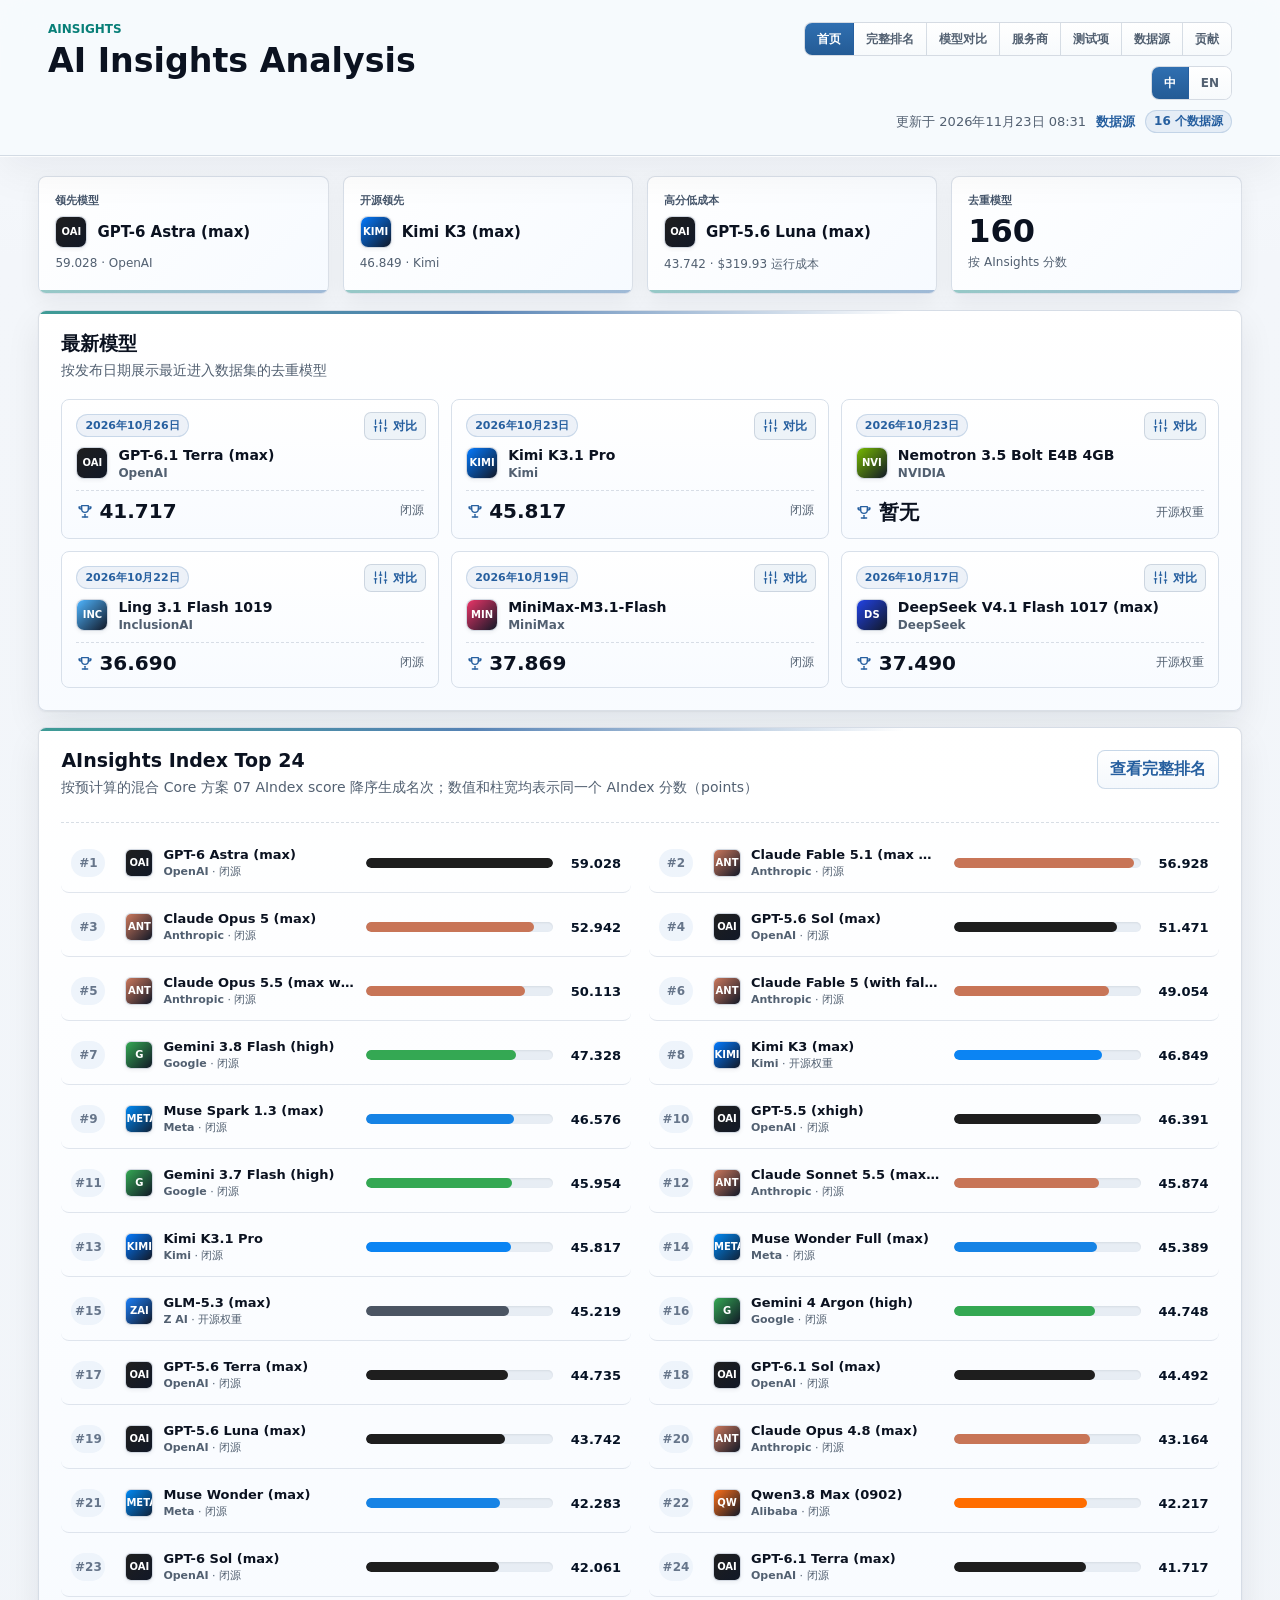
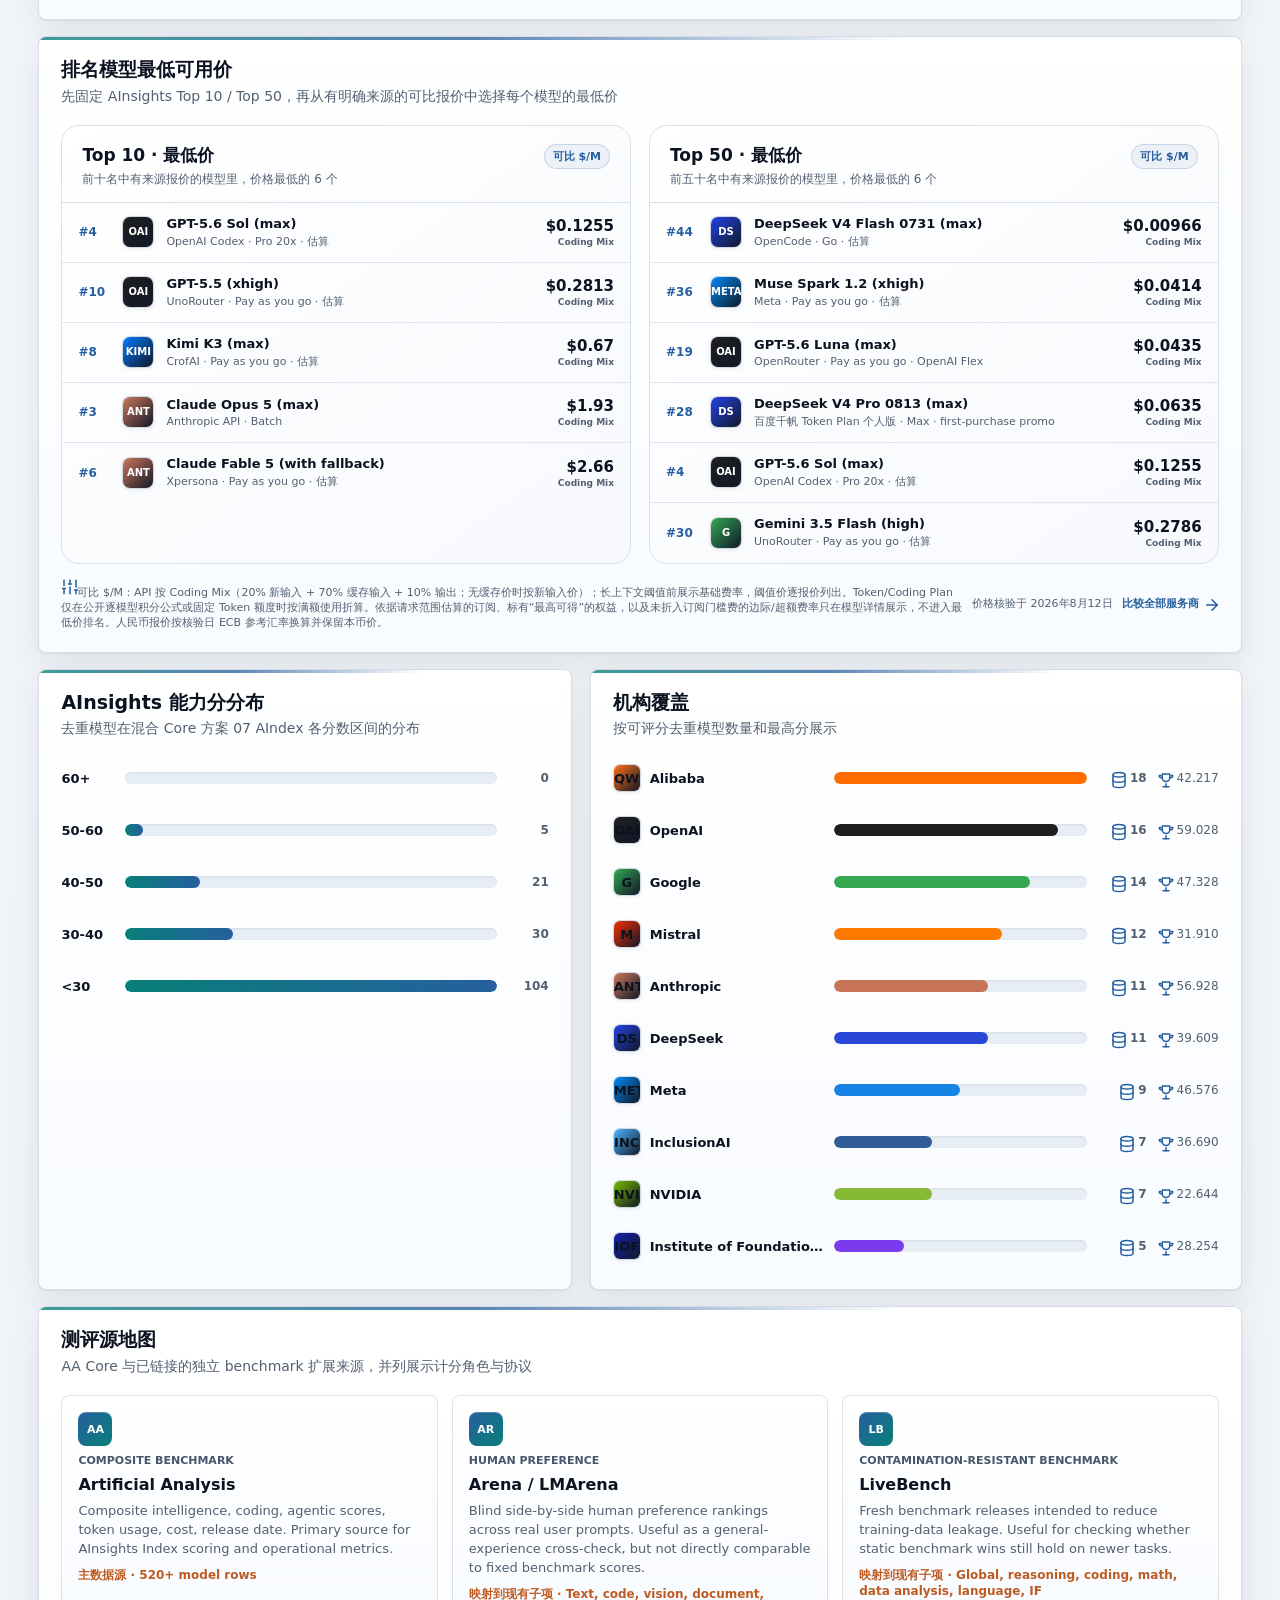
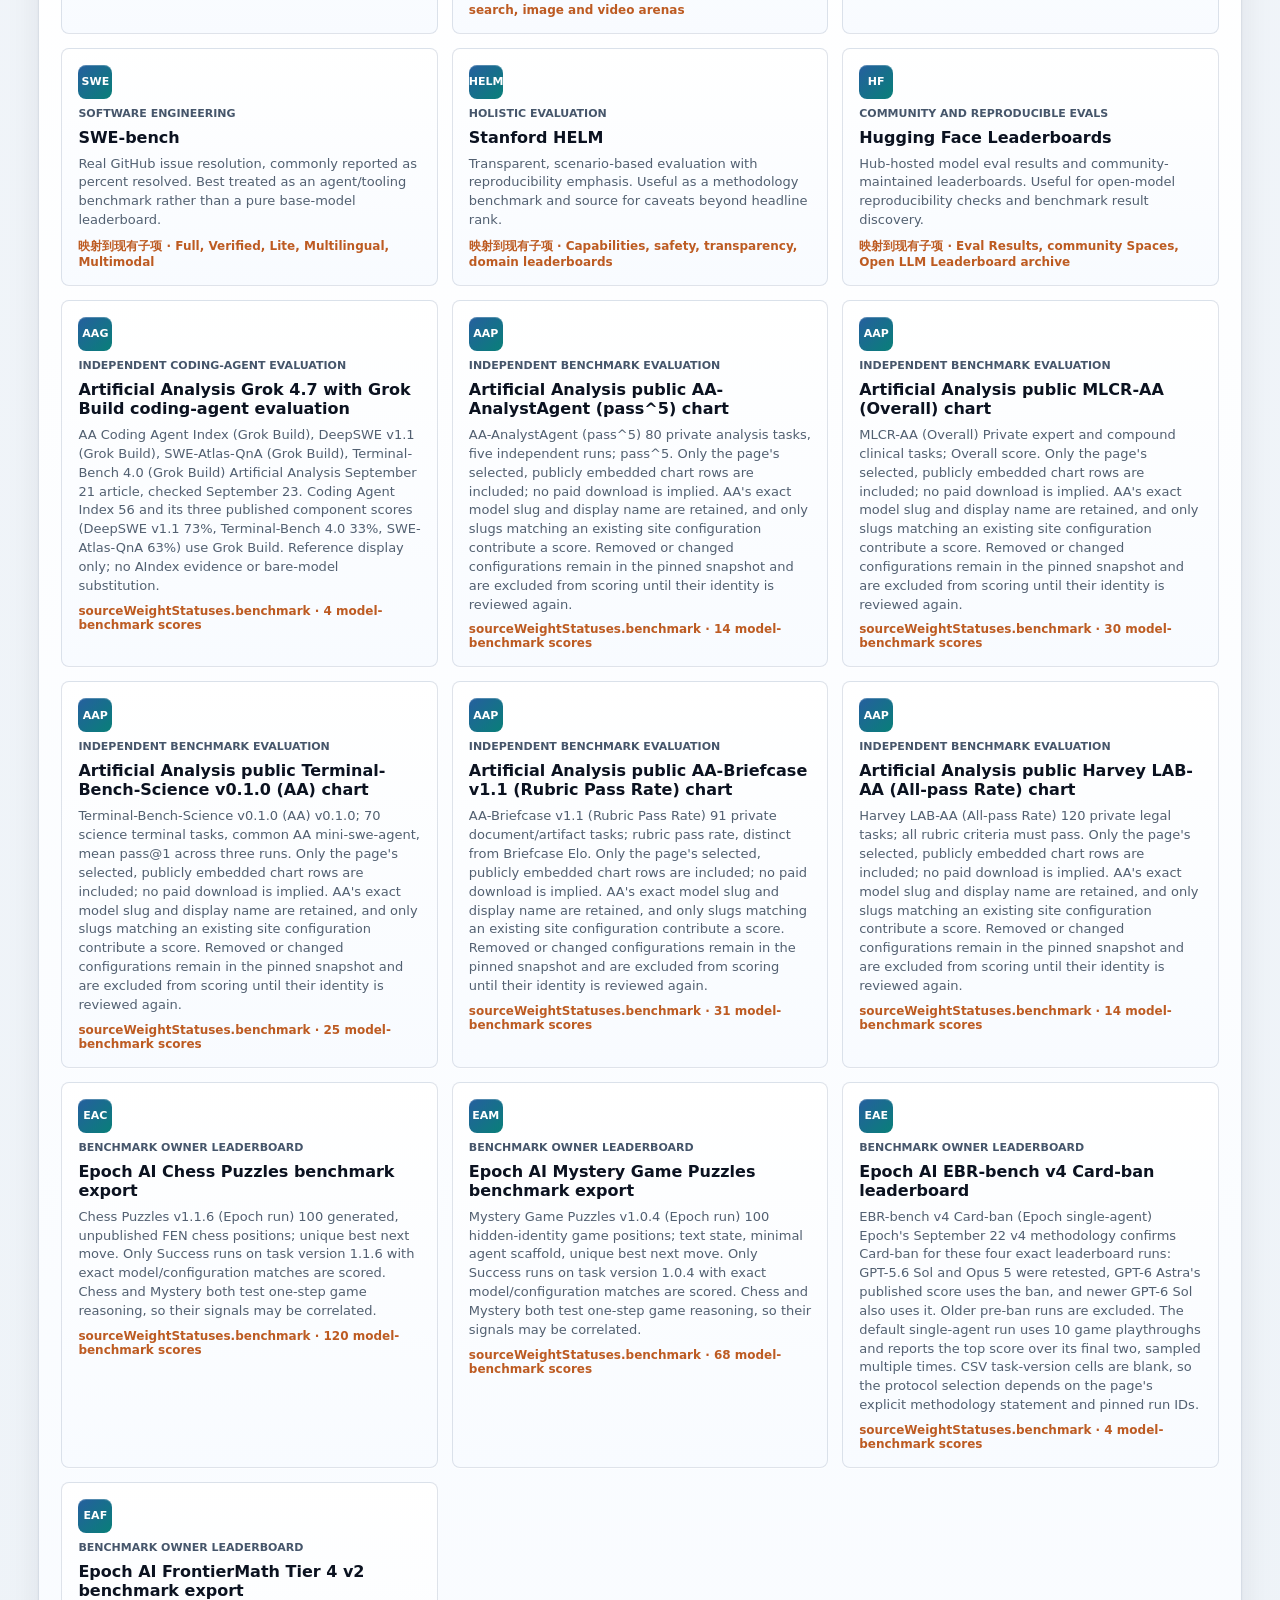
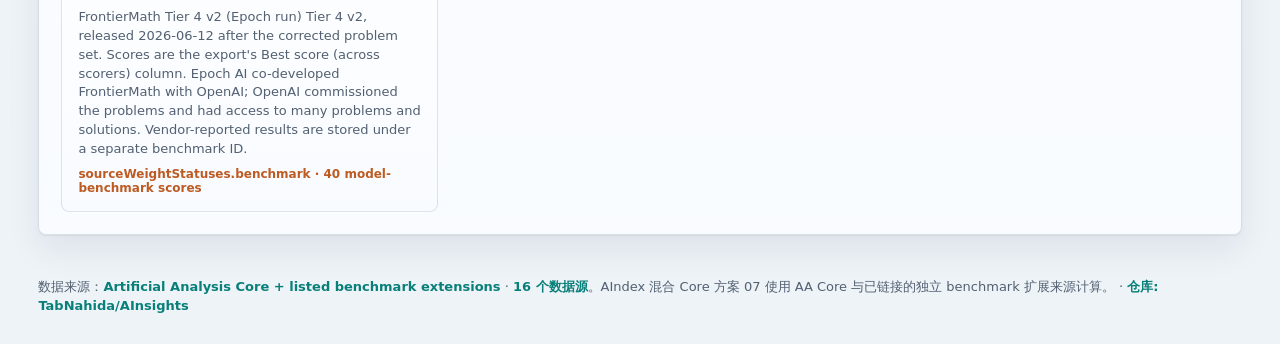
==== commit fac0b247: "Update Artificial Analysis model data" ====
--- a/docs/index.html
+++ b/docs/index.html
@@ -202,7 +202,7 @@
       </label>
     </template>
 
-    <script src="./data/models.js?v=4afdcf09f71f"></script>
+    <script src="./data/models.js?v=8abd59d1da7c"></script>
     <script src="./app-utils.js?v=20260812-pricing3"></script>
     <script src="./app.js?v=20260922-aa-fields"></script>
   </body>
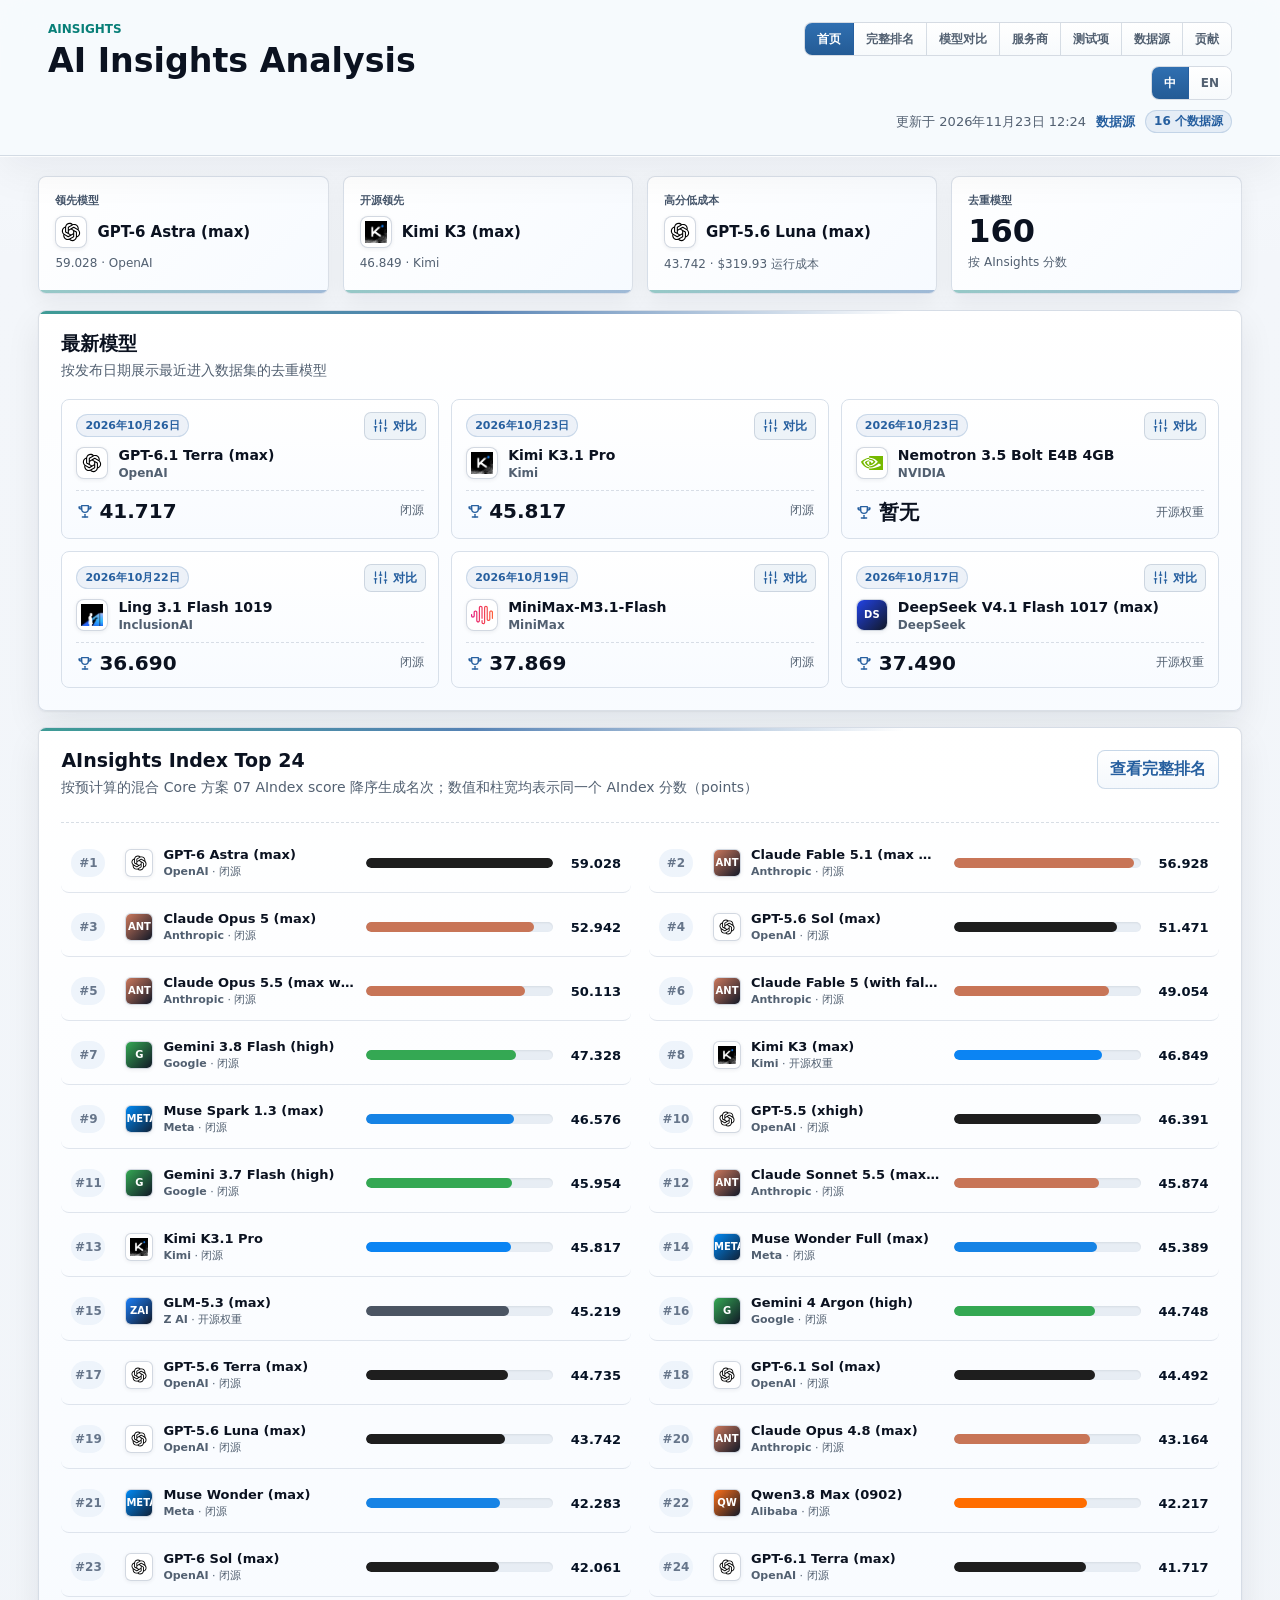
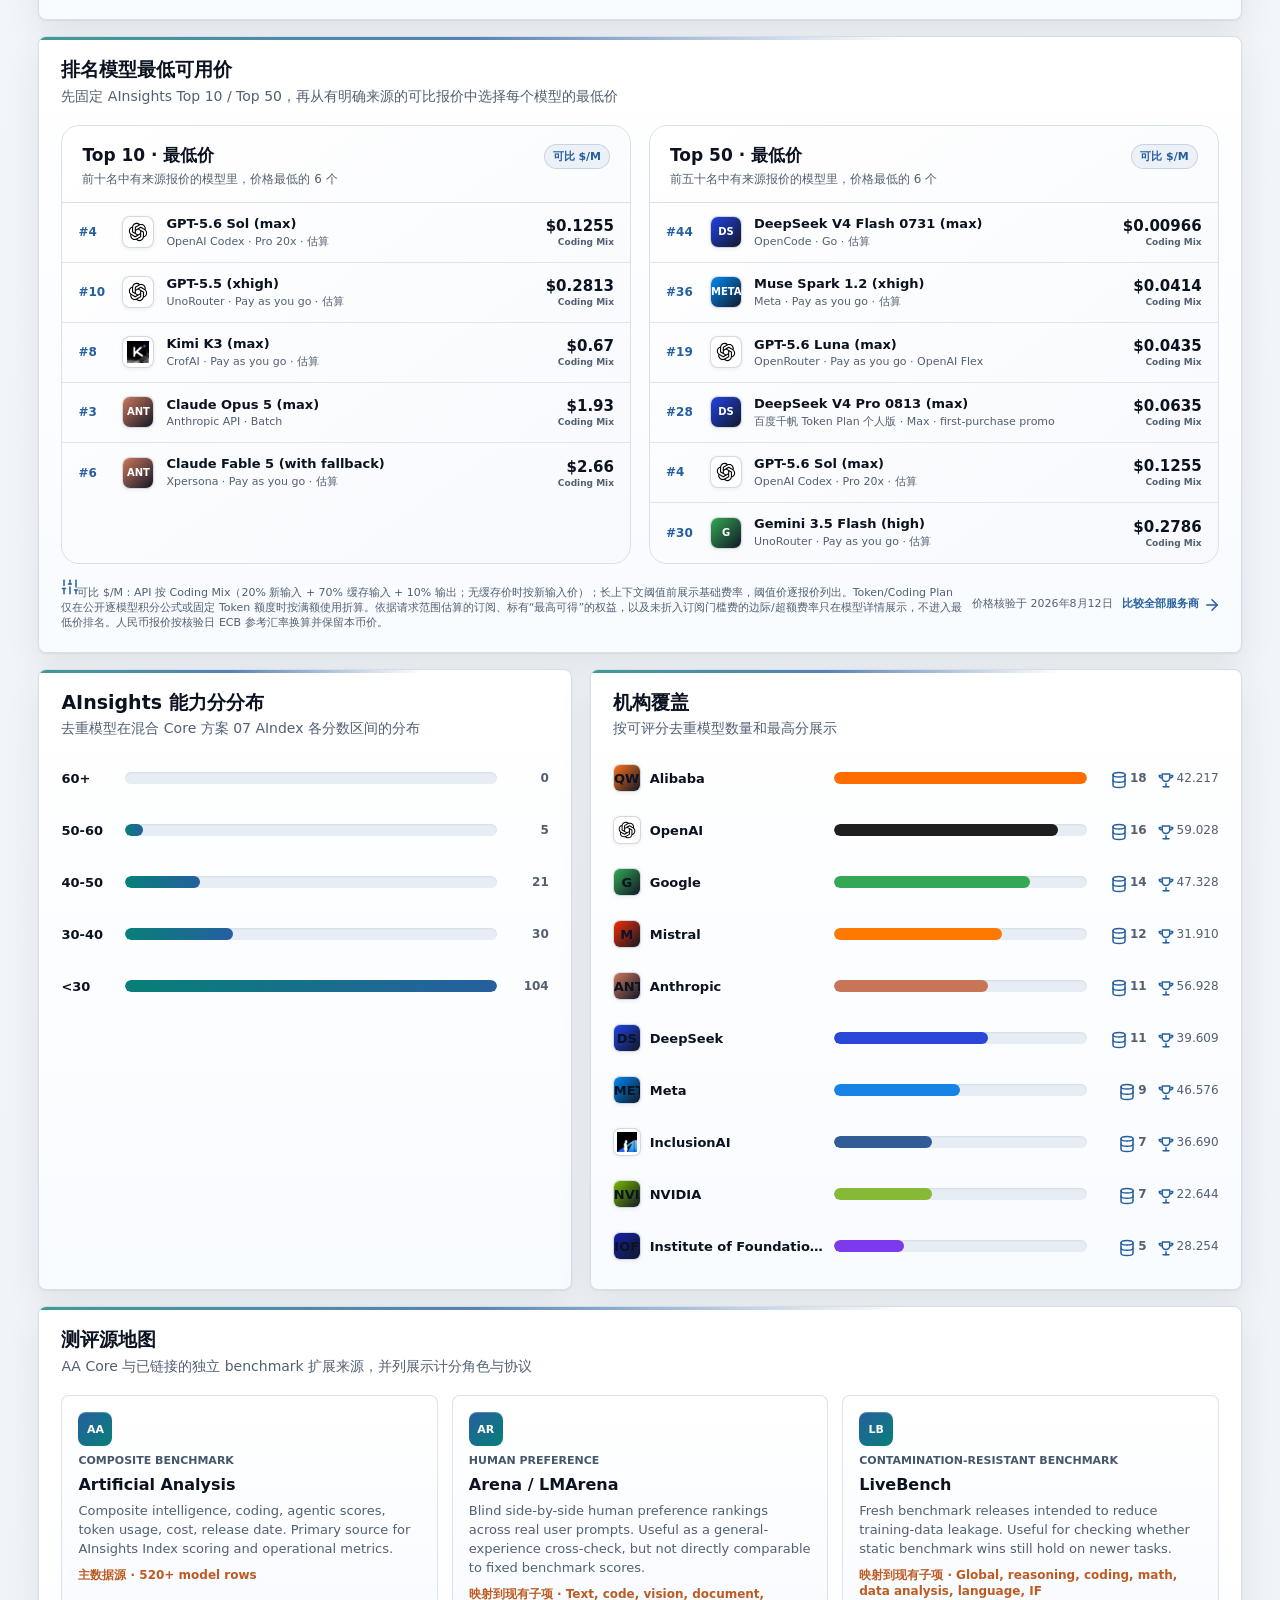
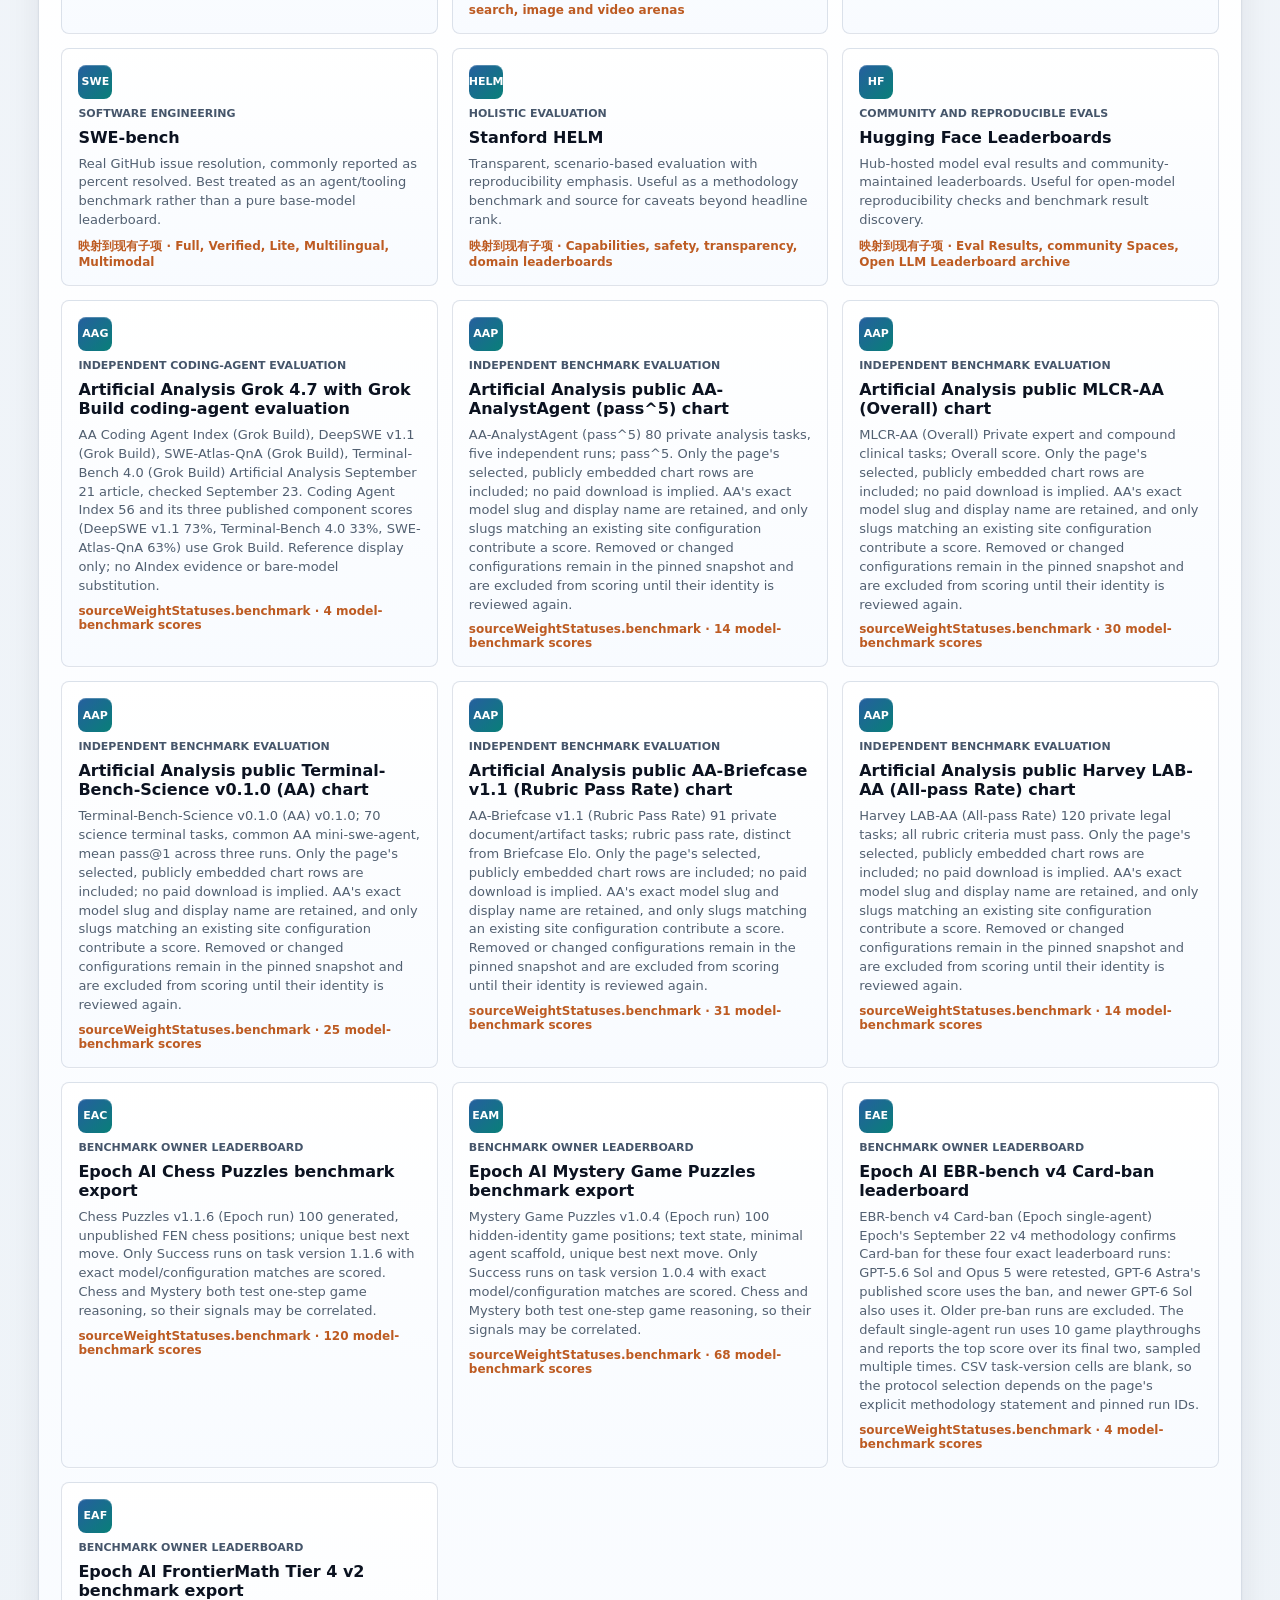
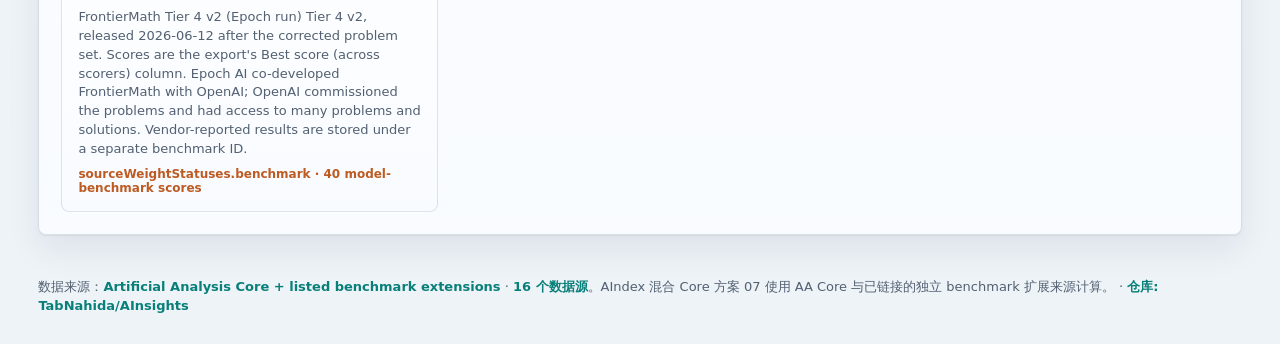
==== commit 1d3dff60: "Refresh external benchmark data" ====
--- a/docs/index.html
+++ b/docs/index.html
@@ -202,7 +202,7 @@
       </label>
     </template>
 
-    <script src="./data/models.js?v=8abd59d1da7c"></script>
+    <script src="./data/models.js?v=f01aced49019"></script>
     <script src="./app-utils.js?v=20260812-pricing3"></script>
     <script src="./app.js?v=20260922-aa-fields"></script>
   </body>
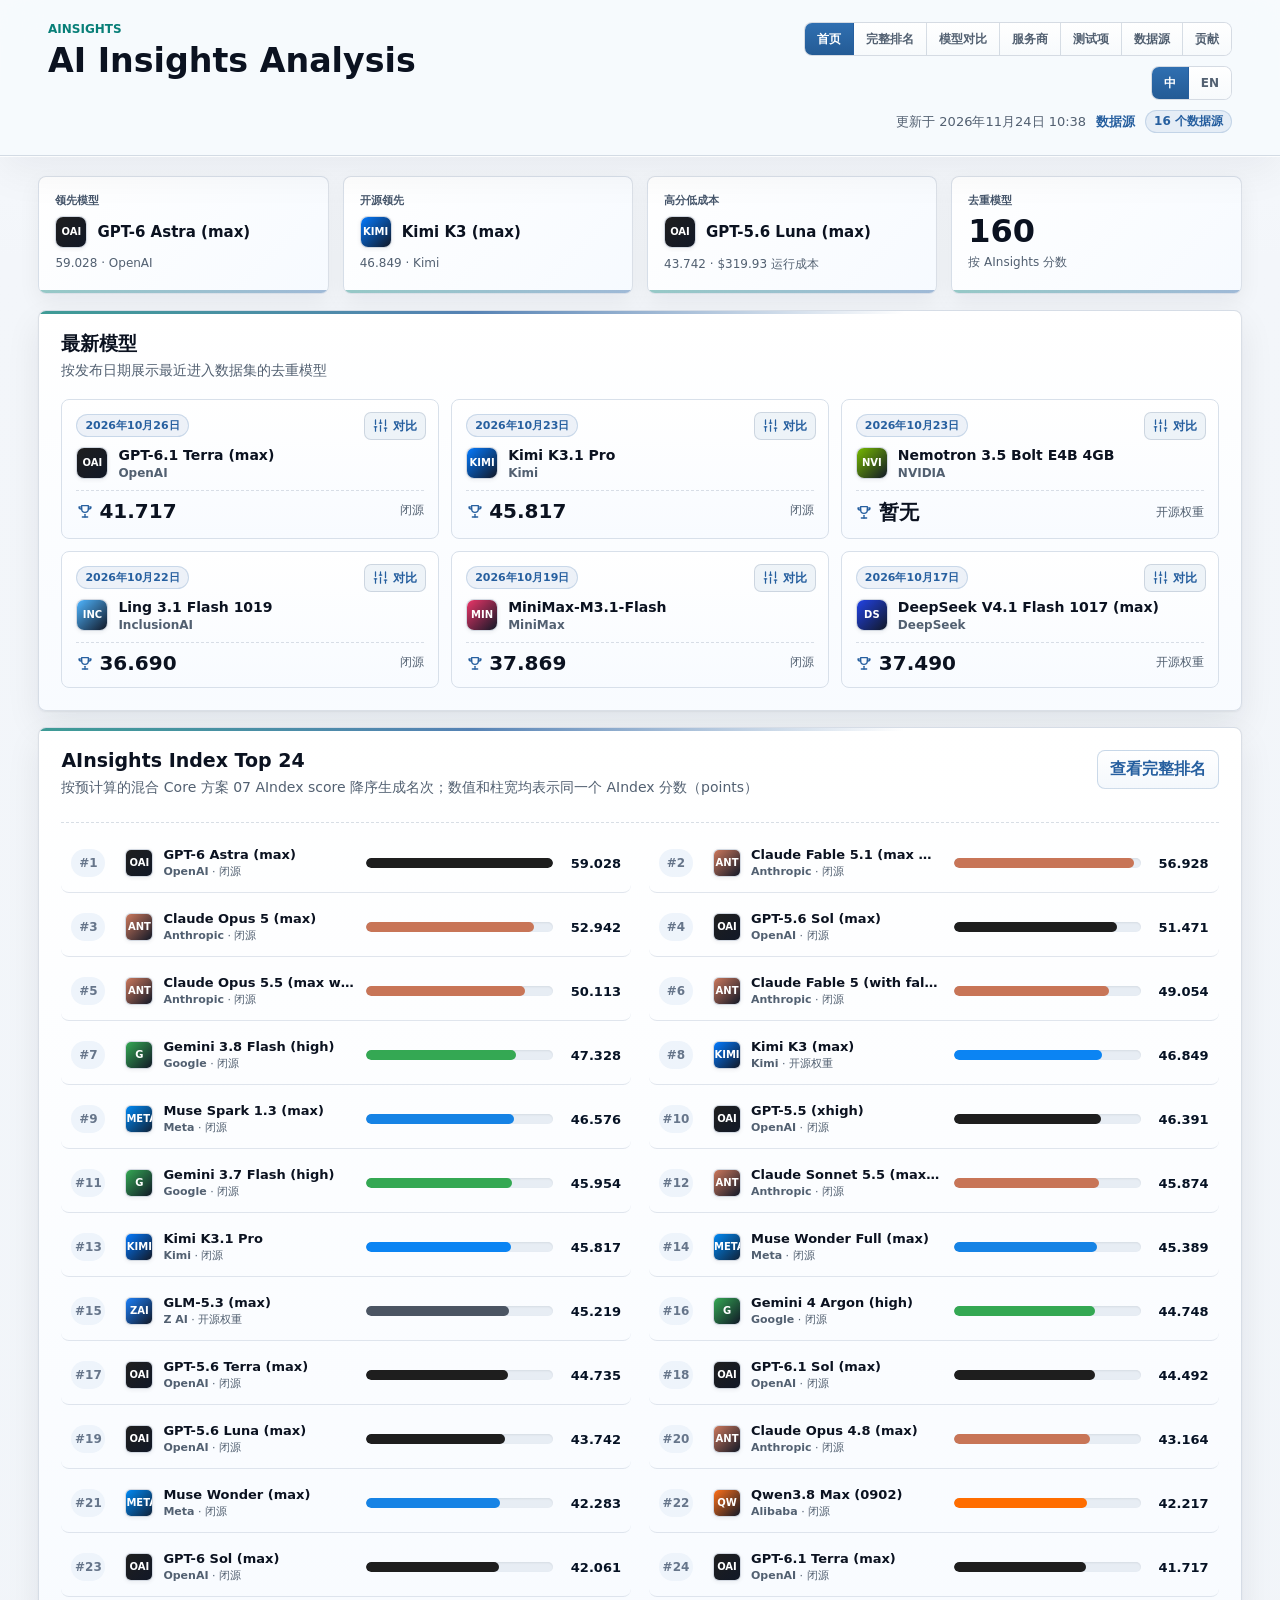
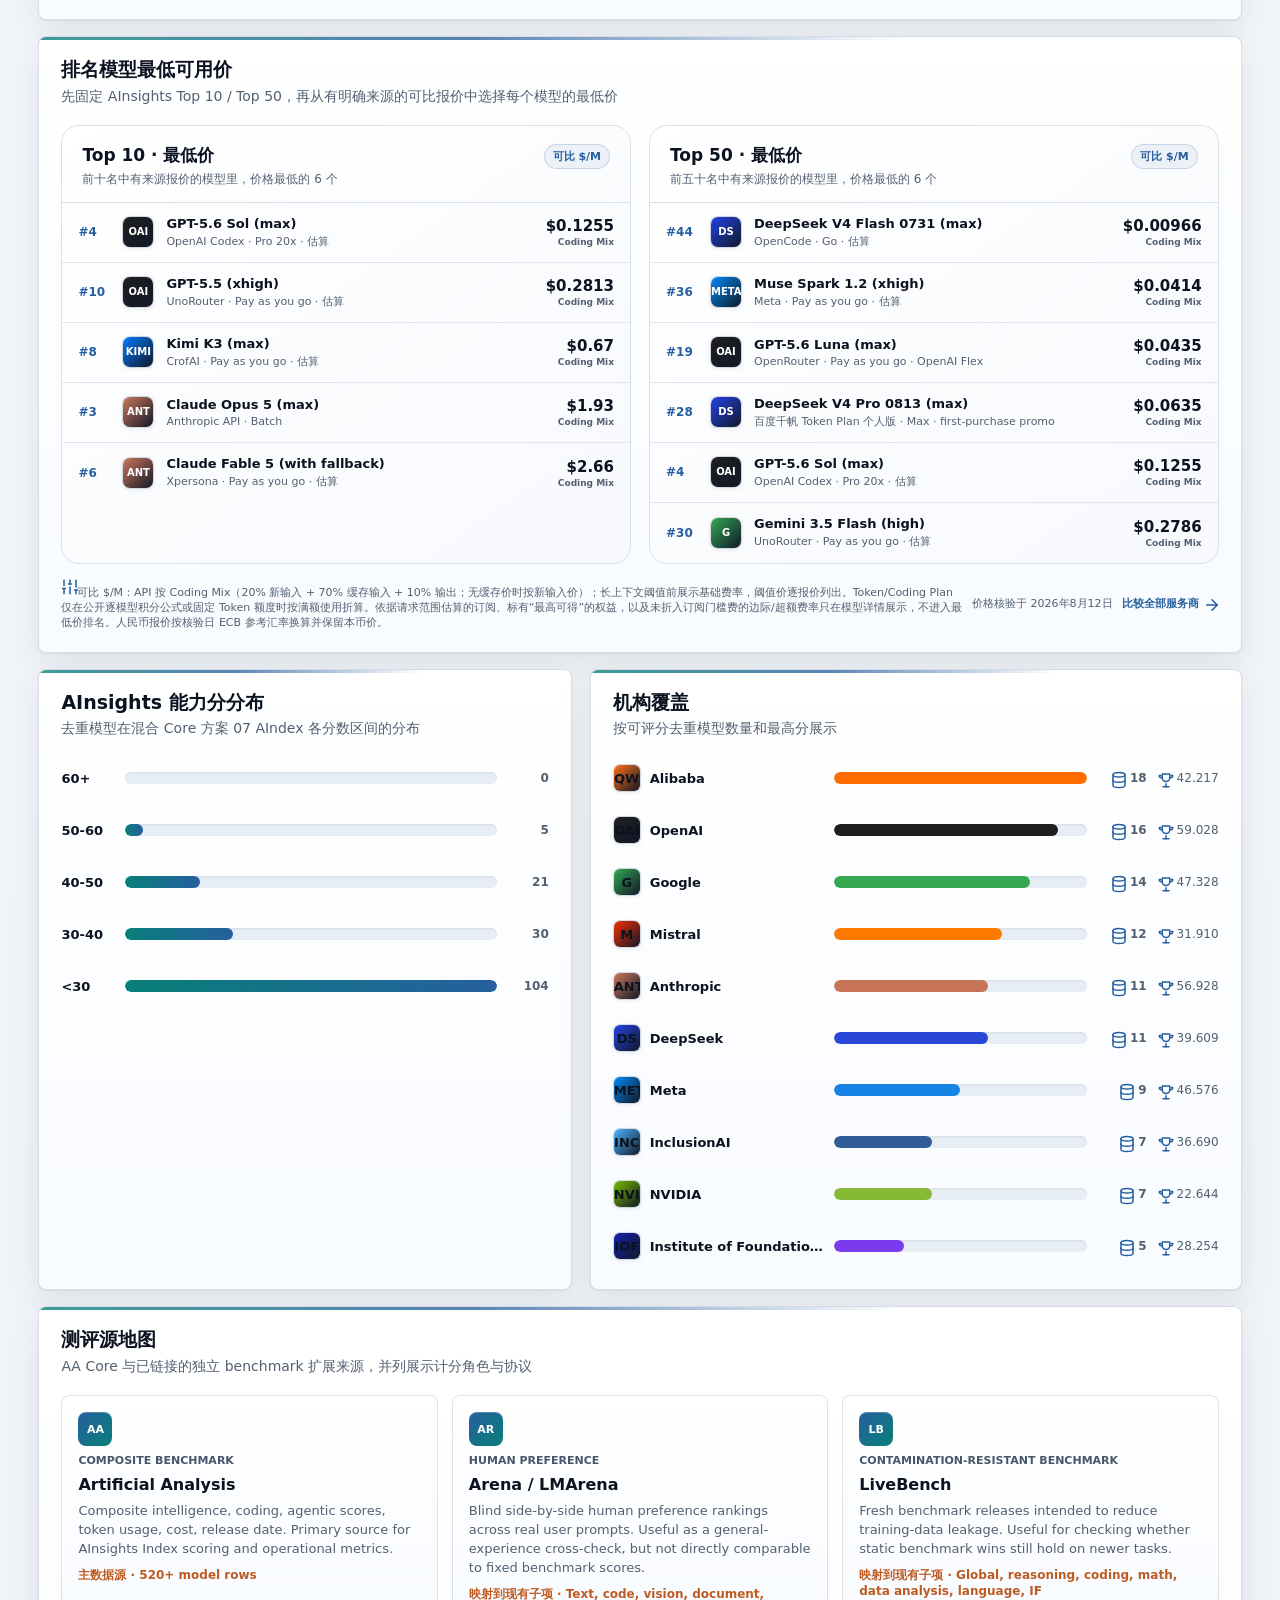
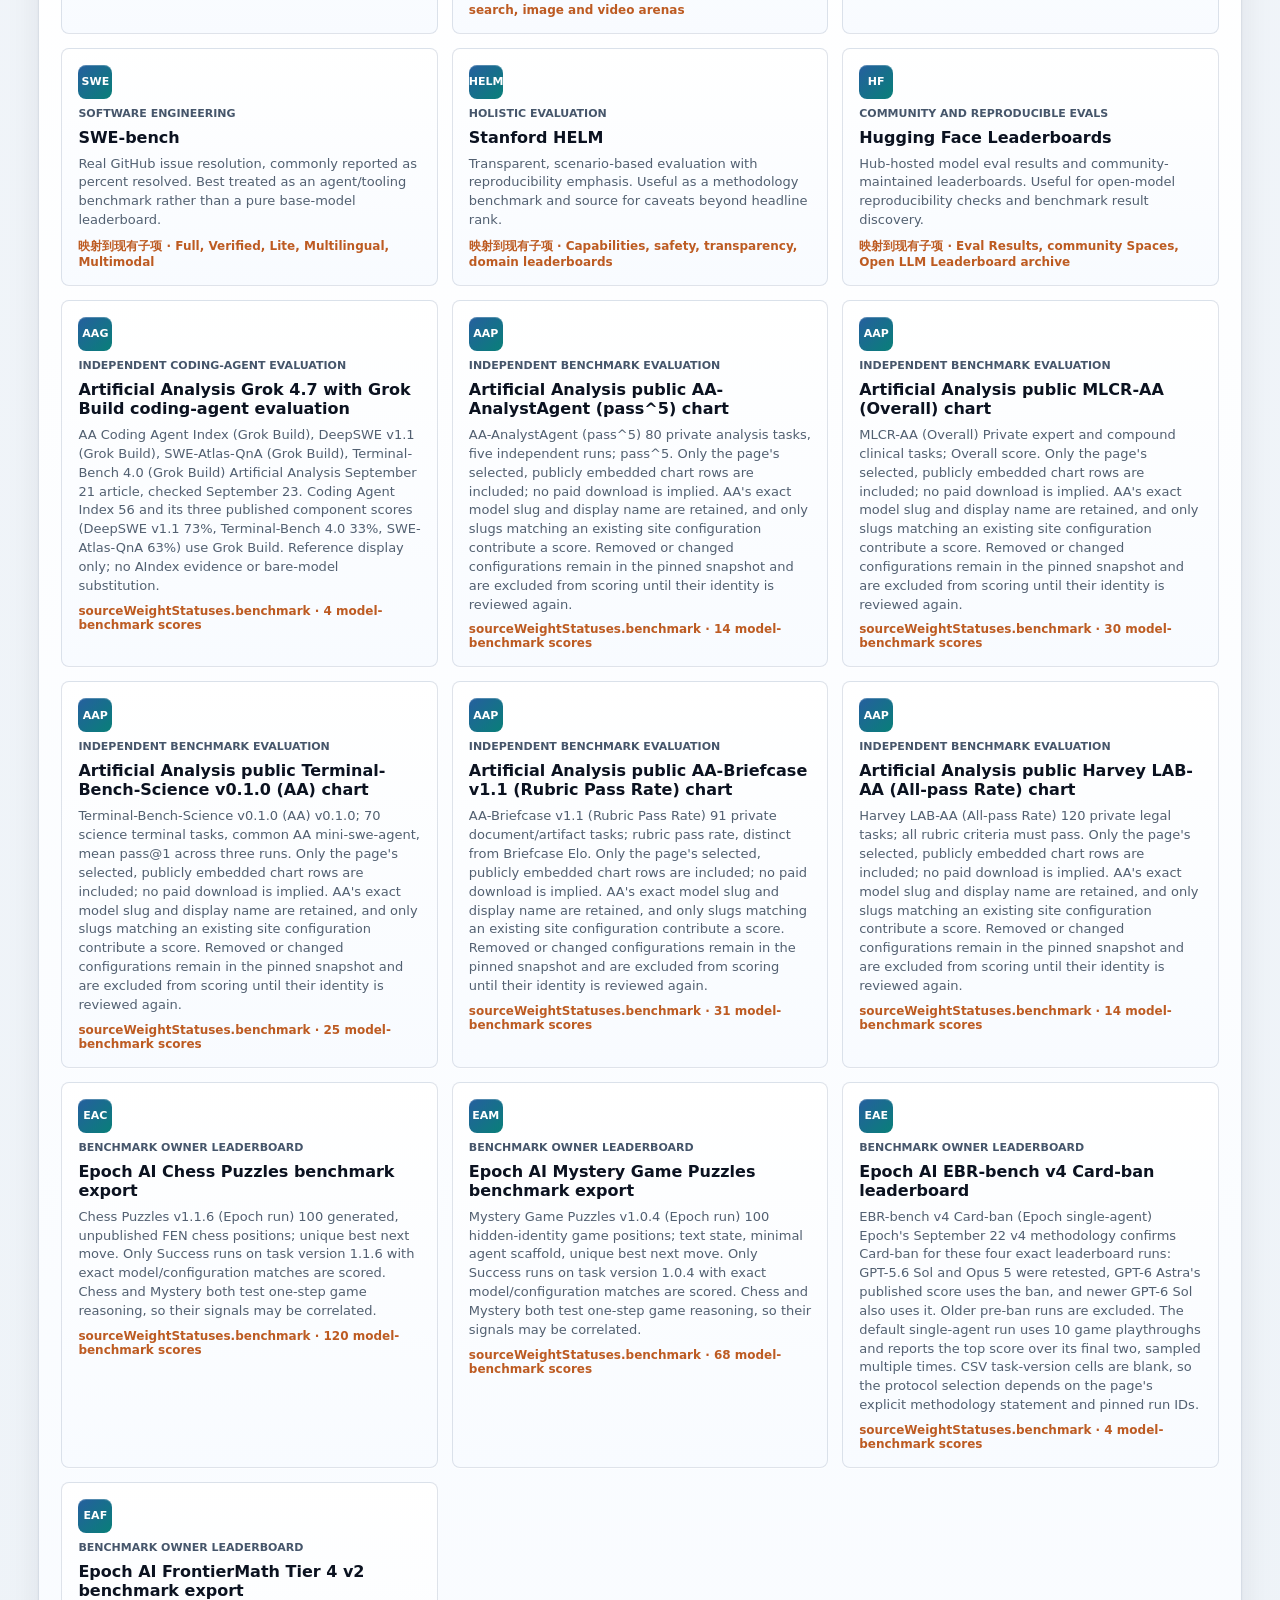
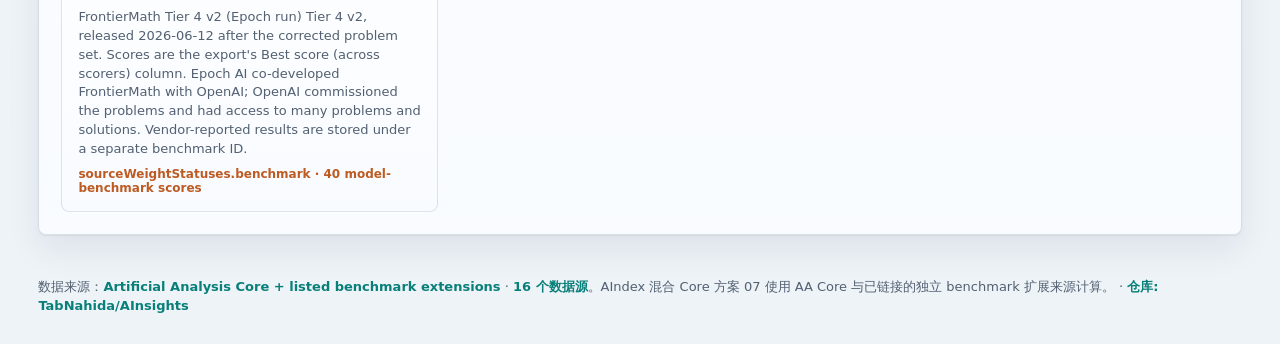
==== commit dade4dec: "Update Artificial Analysis model data" ====
--- a/docs/index.html
+++ b/docs/index.html
@@ -202,7 +202,7 @@
       </label>
     </template>
 
-    <script src="./data/models.js?v=f01aced49019"></script>
+    <script src="./data/models.js?v=4420b80cda86"></script>
     <script src="./app-utils.js?v=20260812-pricing3"></script>
     <script src="./app.js?v=20260922-aa-fields"></script>
   </body>
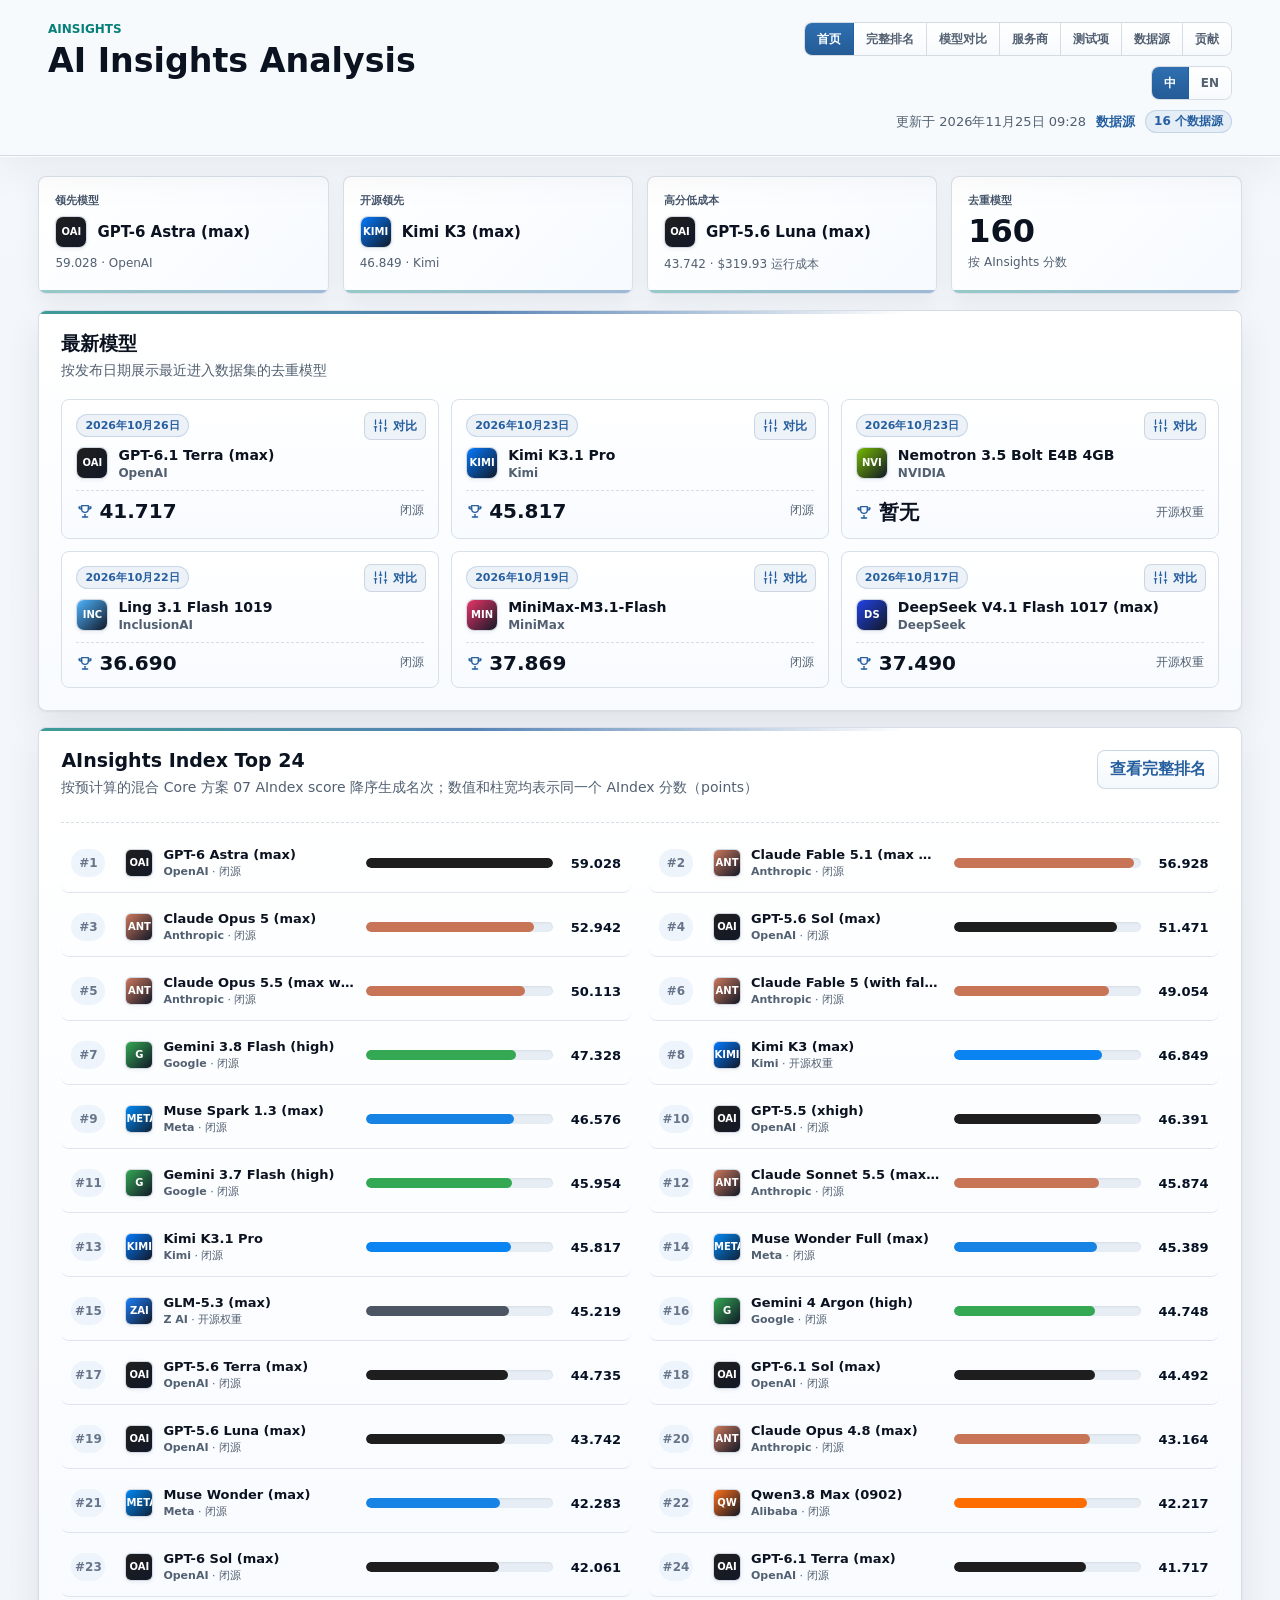
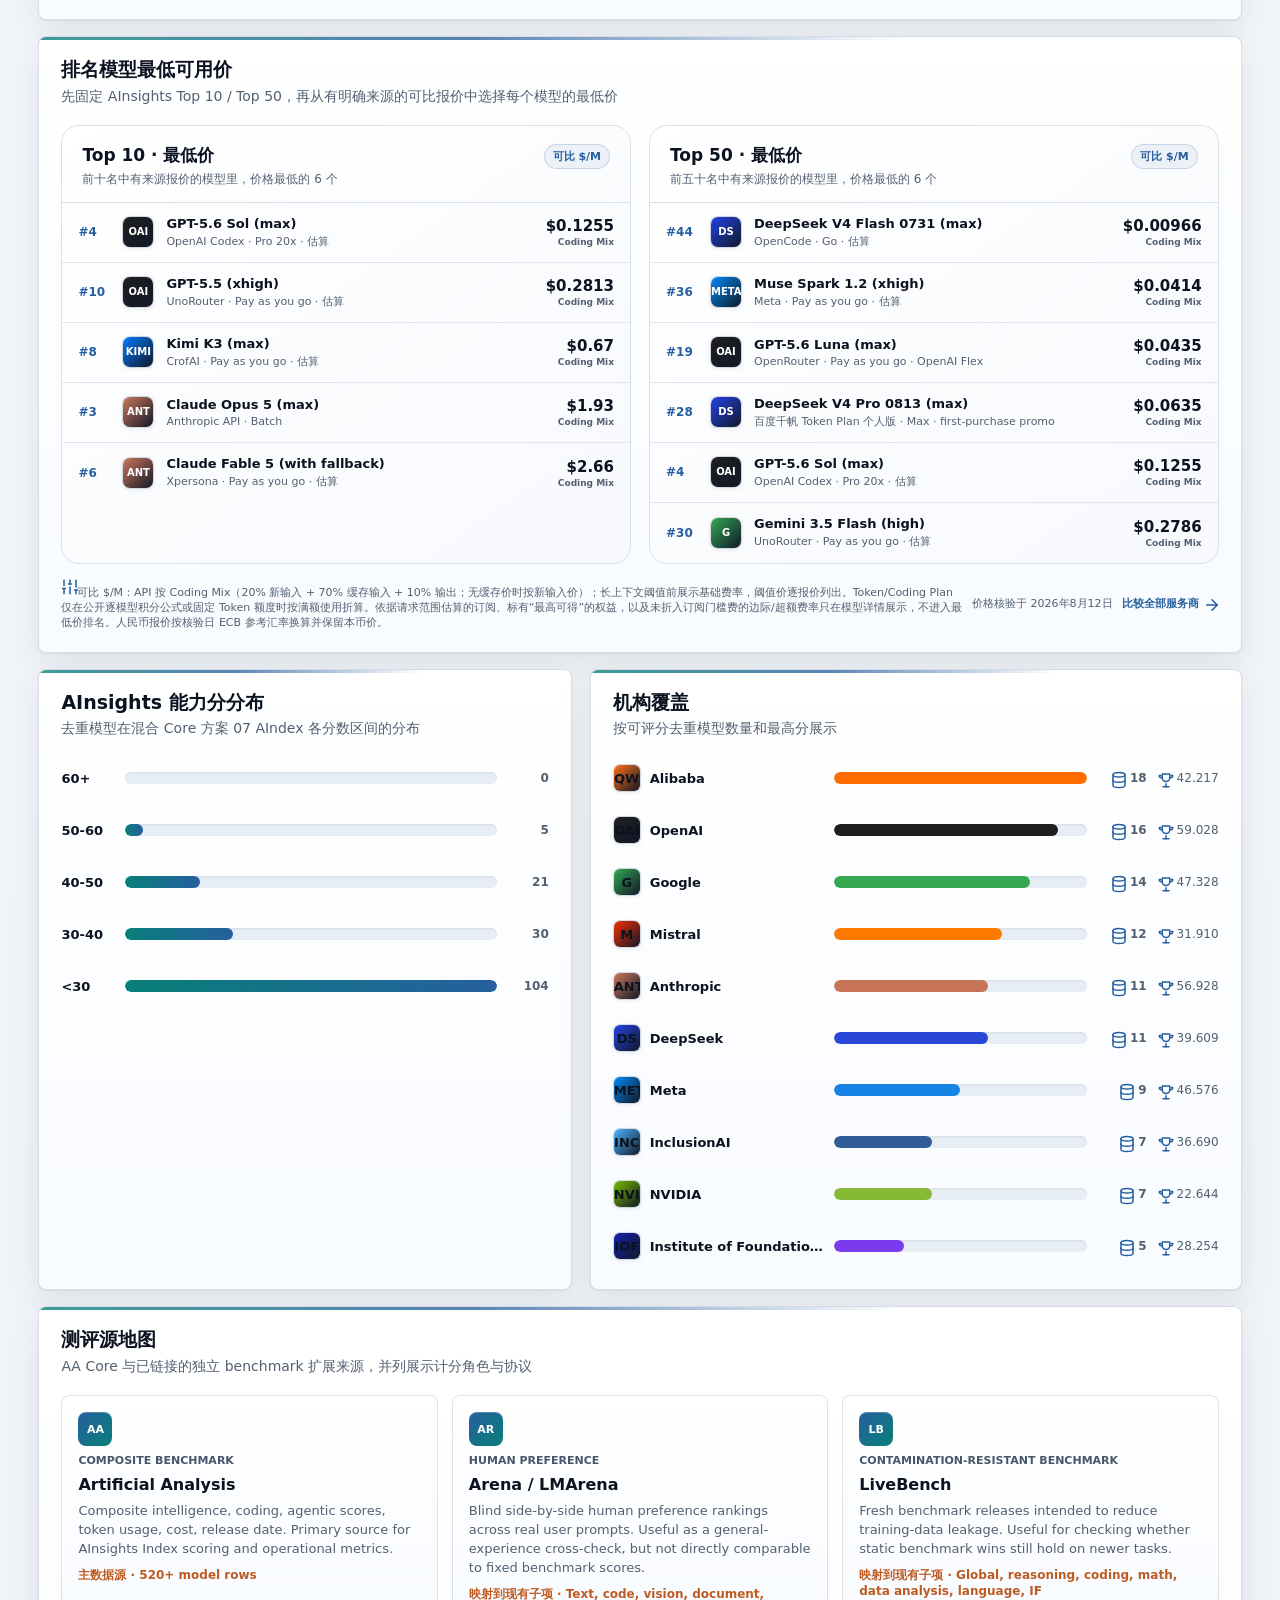
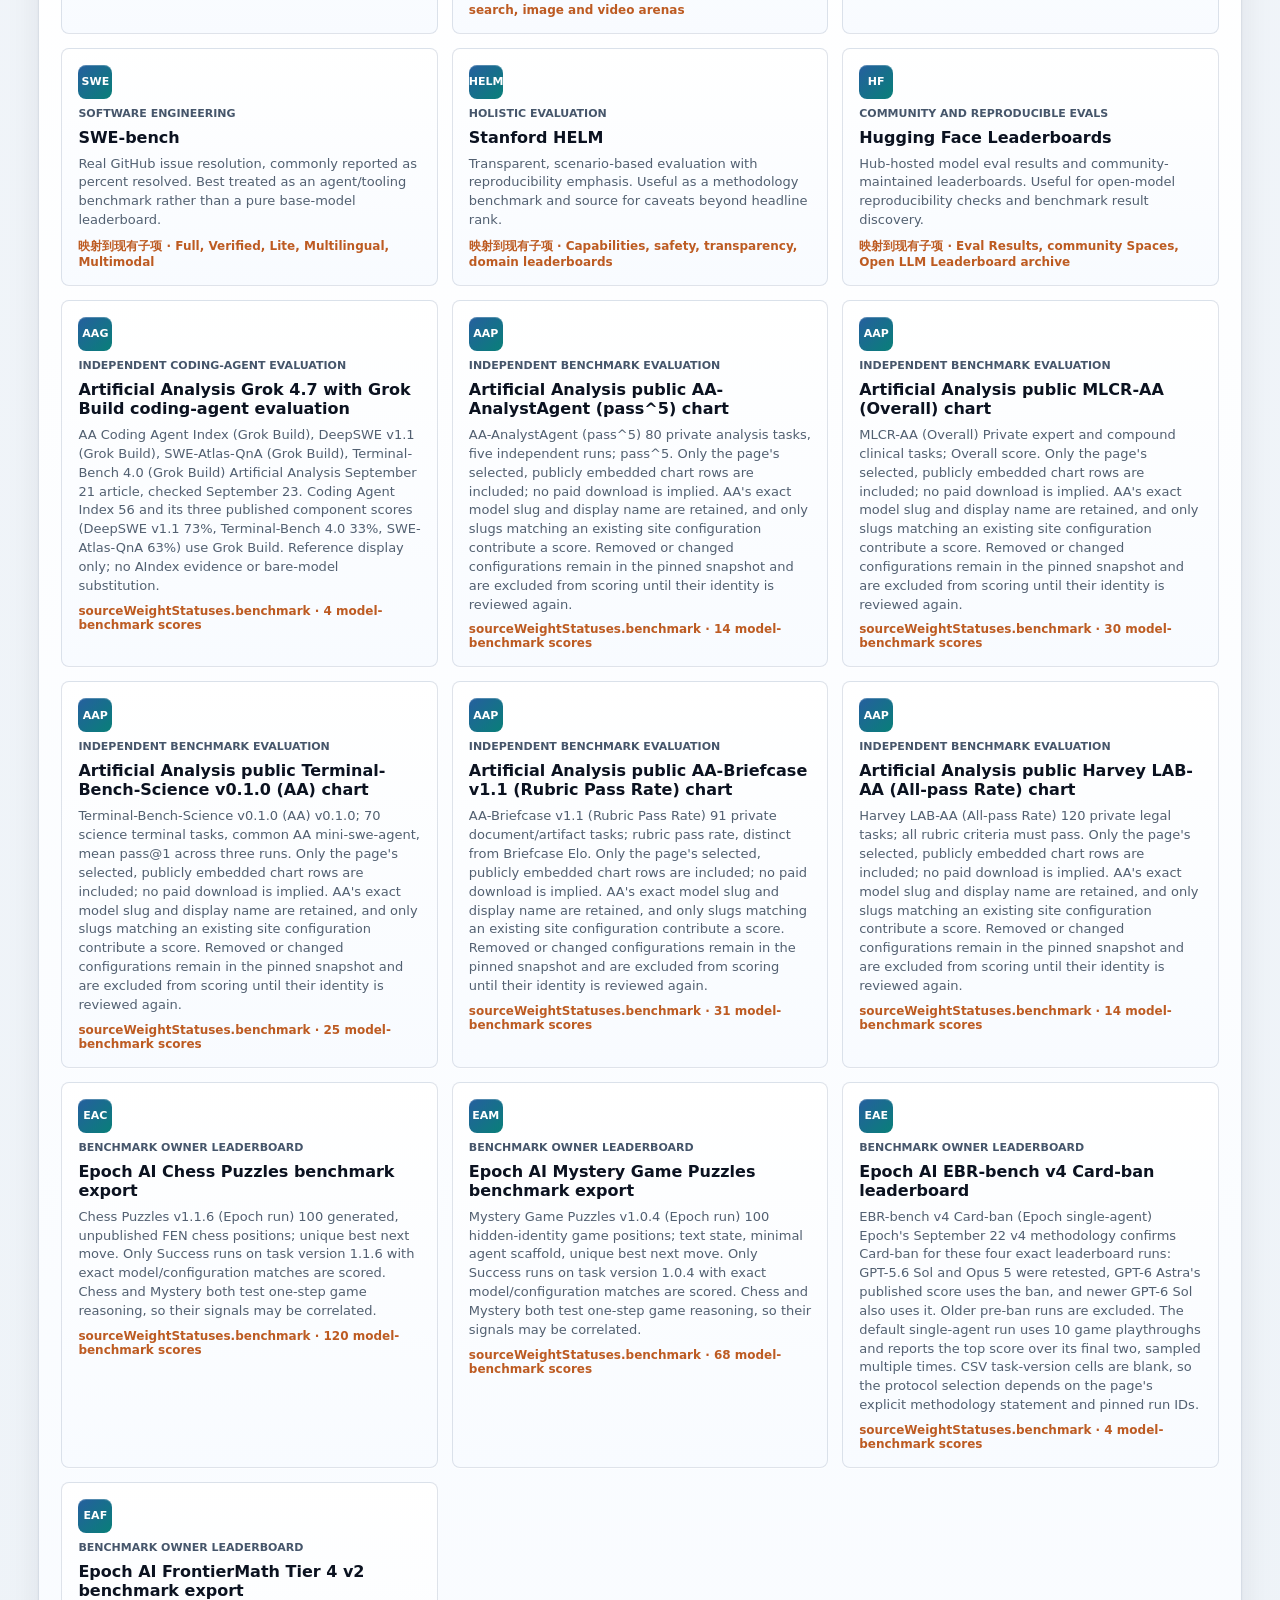
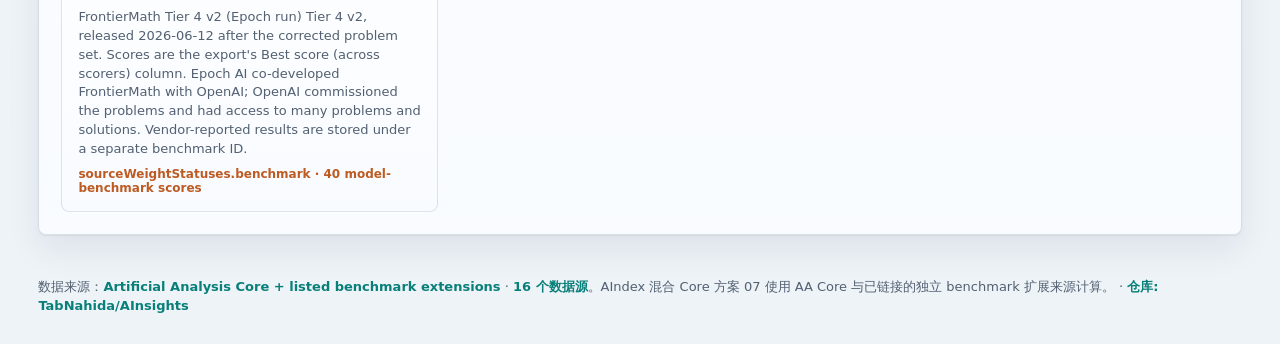
==== commit ea7ecc51: "Update Artificial Analysis model data" ====
--- a/docs/index.html
+++ b/docs/index.html
@@ -202,7 +202,7 @@
       </label>
     </template>
 
-    <script src="./data/models.js?v=4420b80cda86"></script>
+    <script src="./data/models.js?v=9425cb879801"></script>
     <script src="./app-utils.js?v=20260812-pricing3"></script>
     <script src="./app.js?v=20260922-aa-fields"></script>
   </body>
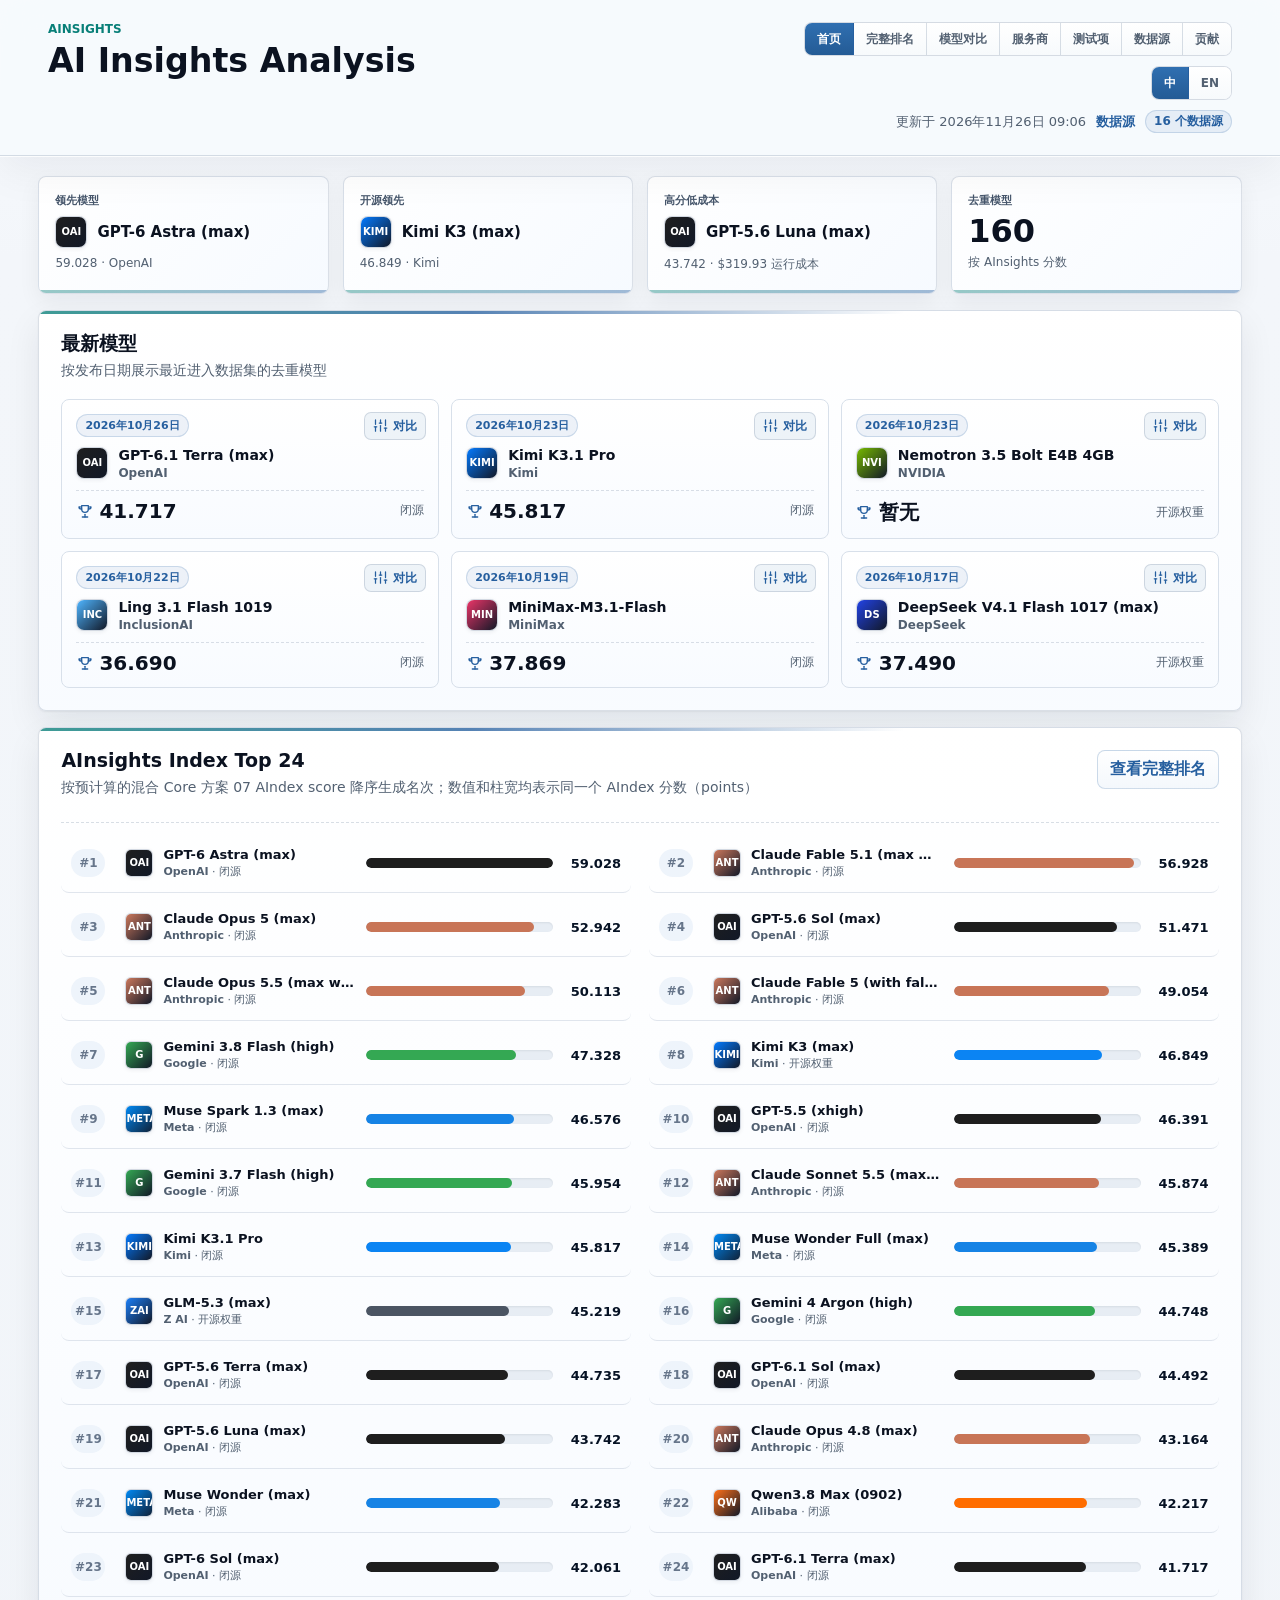
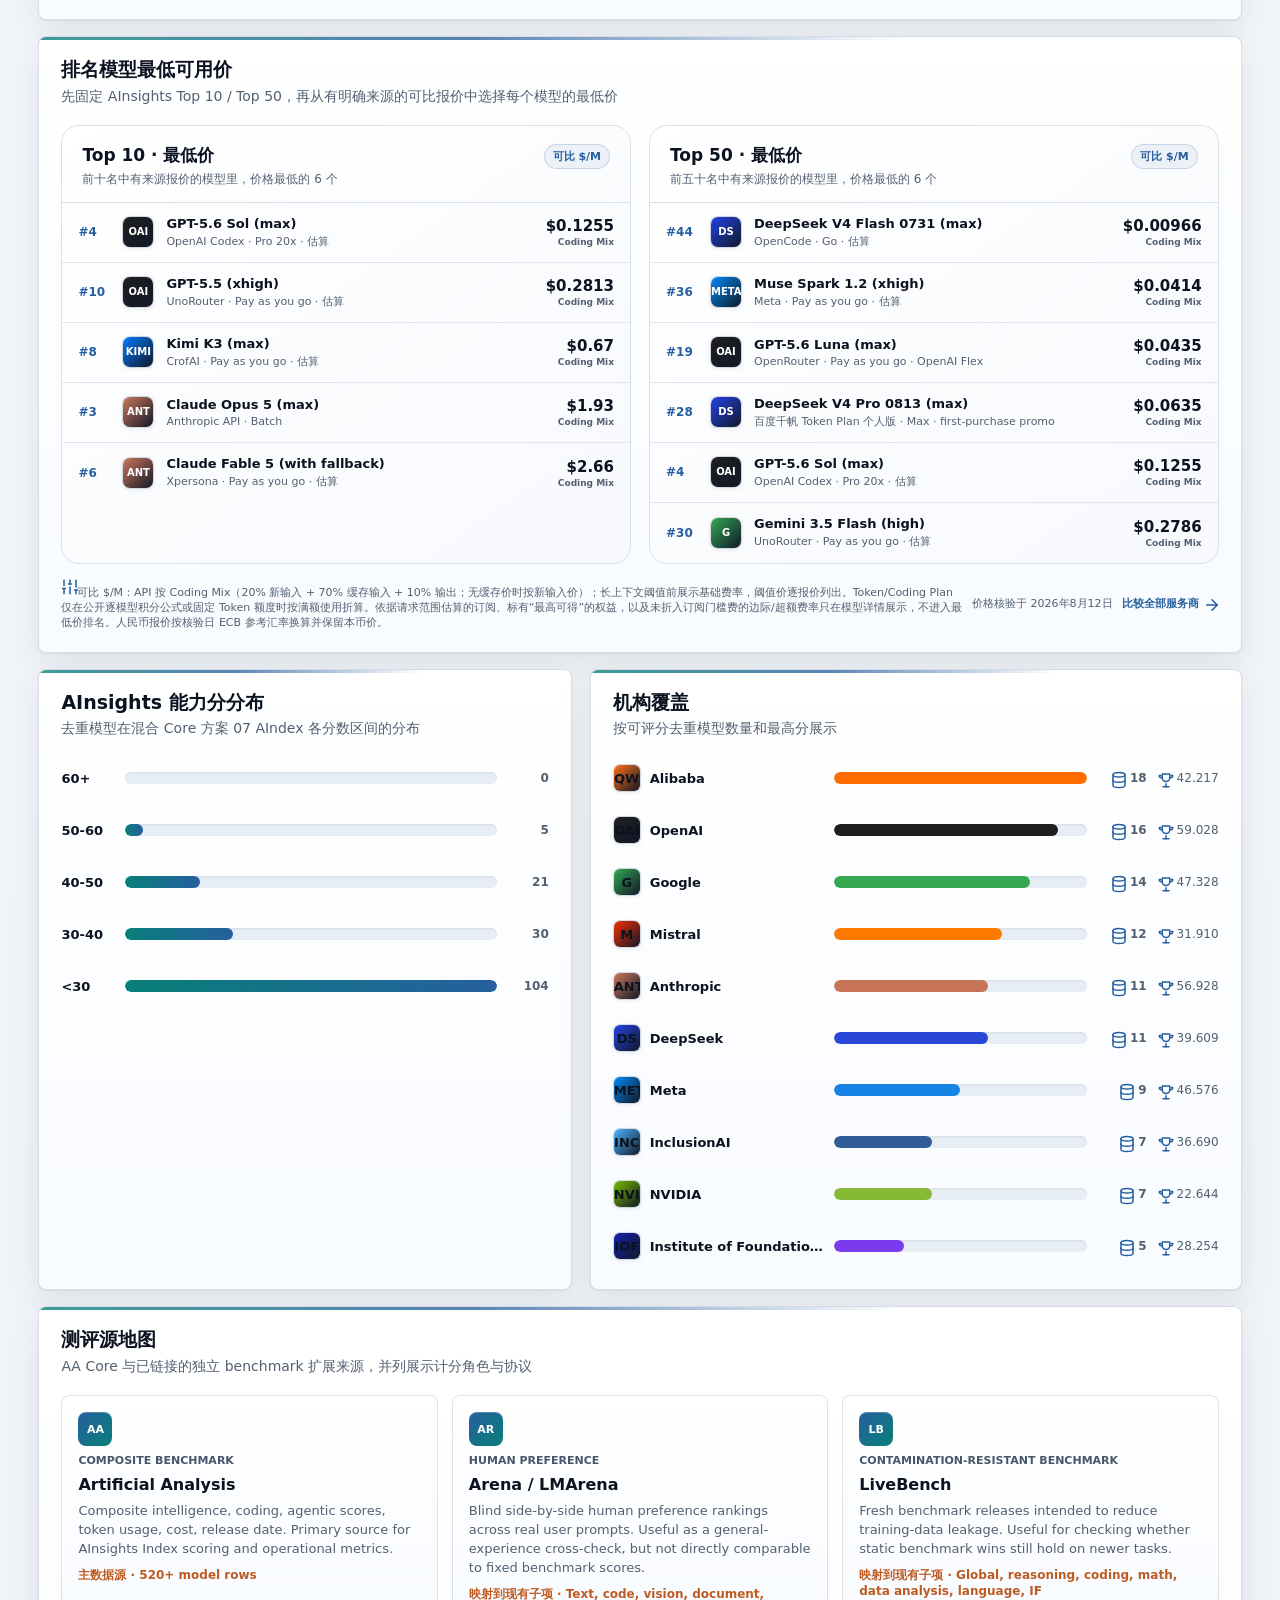
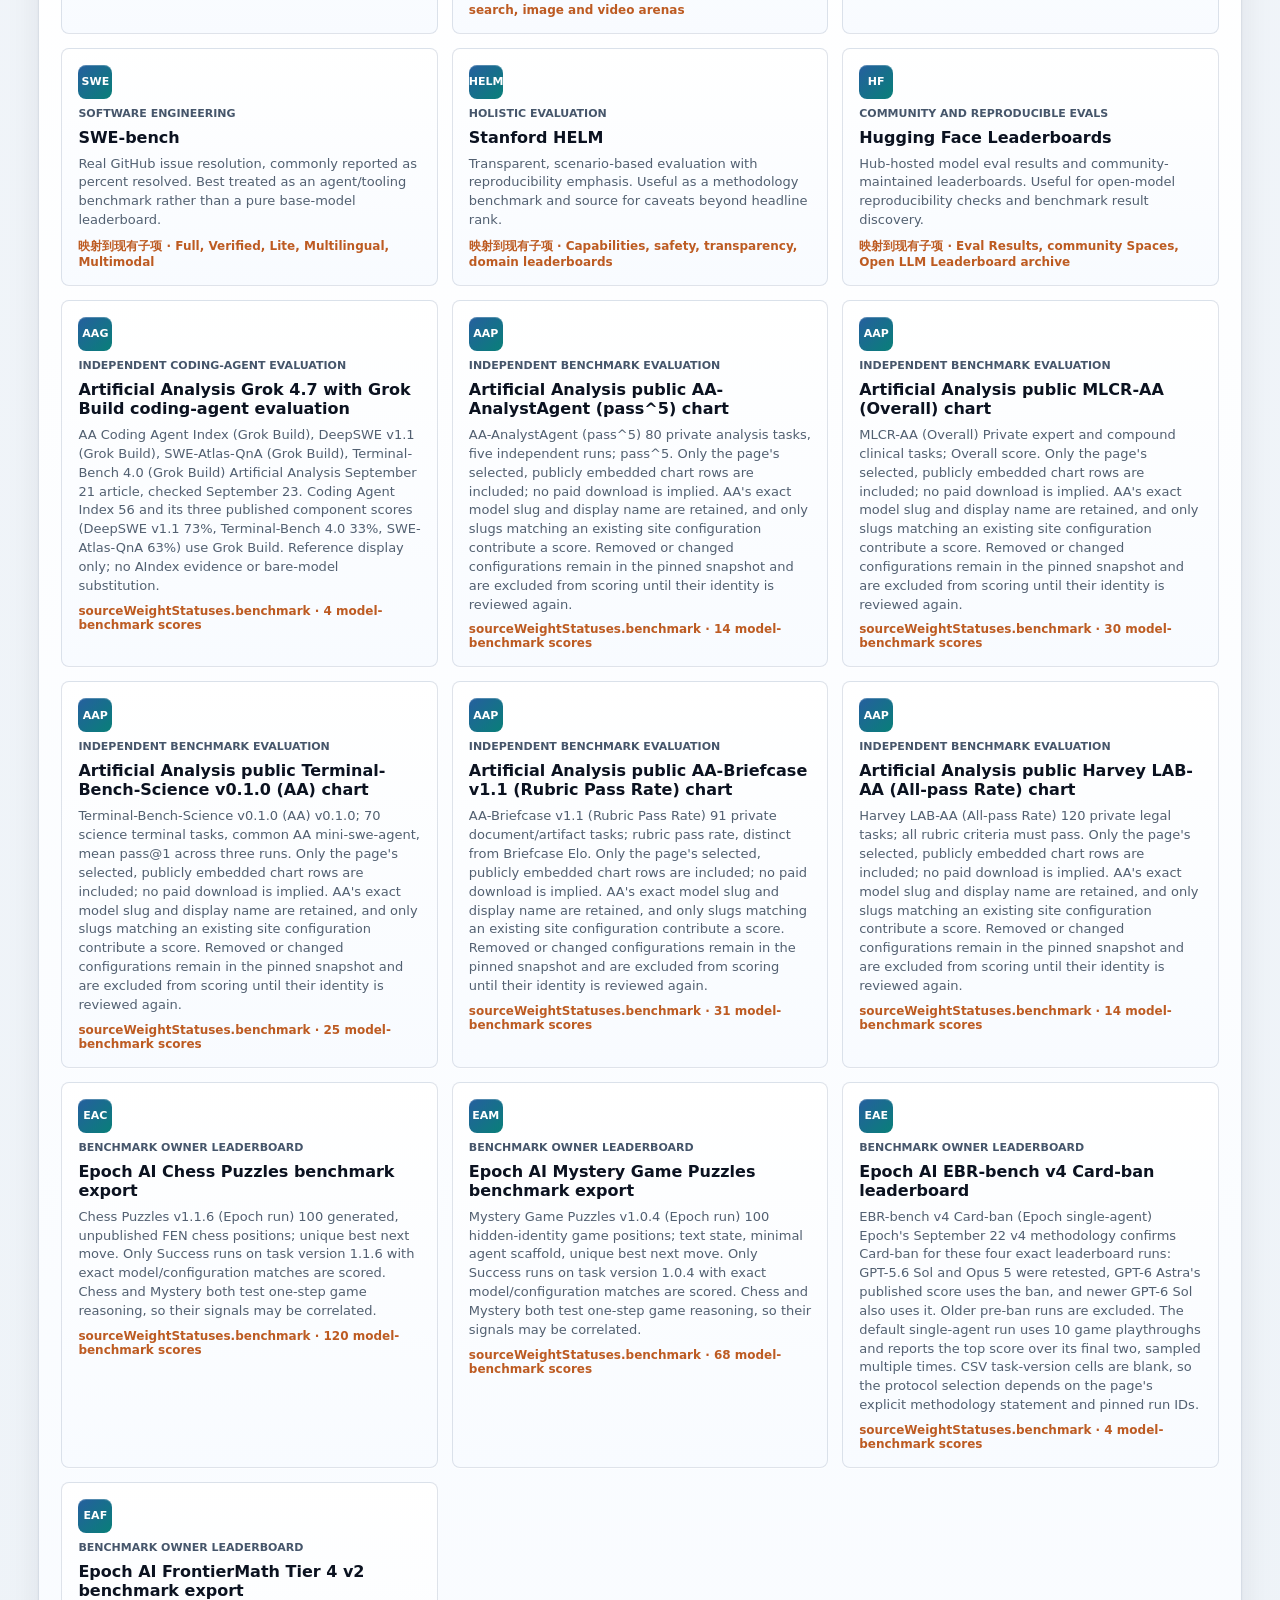
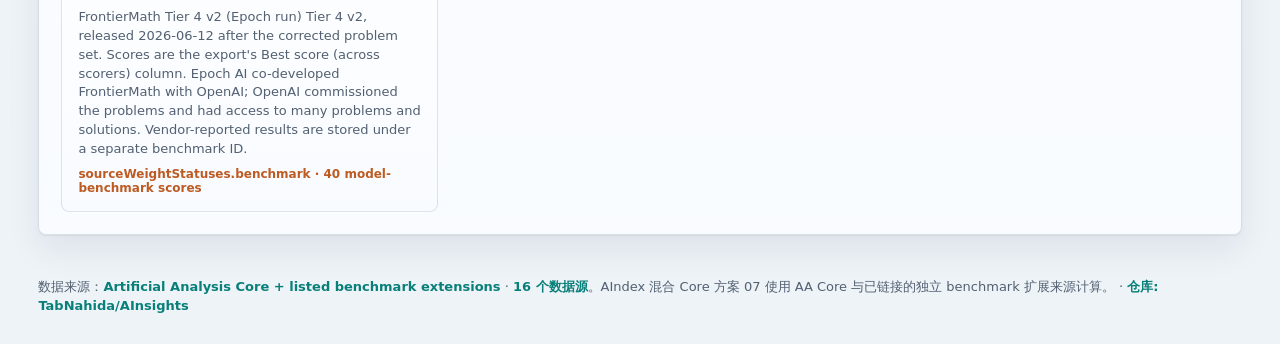
==== commit cbce56ba: "Update Artificial Analysis model data" ====
--- a/docs/index.html
+++ b/docs/index.html
@@ -202,7 +202,7 @@
       </label>
     </template>
 
-    <script src="./data/models.js?v=9425cb879801"></script>
+    <script src="./data/models.js?v=85710a33cee2"></script>
     <script src="./app-utils.js?v=20260812-pricing3"></script>
     <script src="./app.js?v=20260922-aa-fields"></script>
   </body>
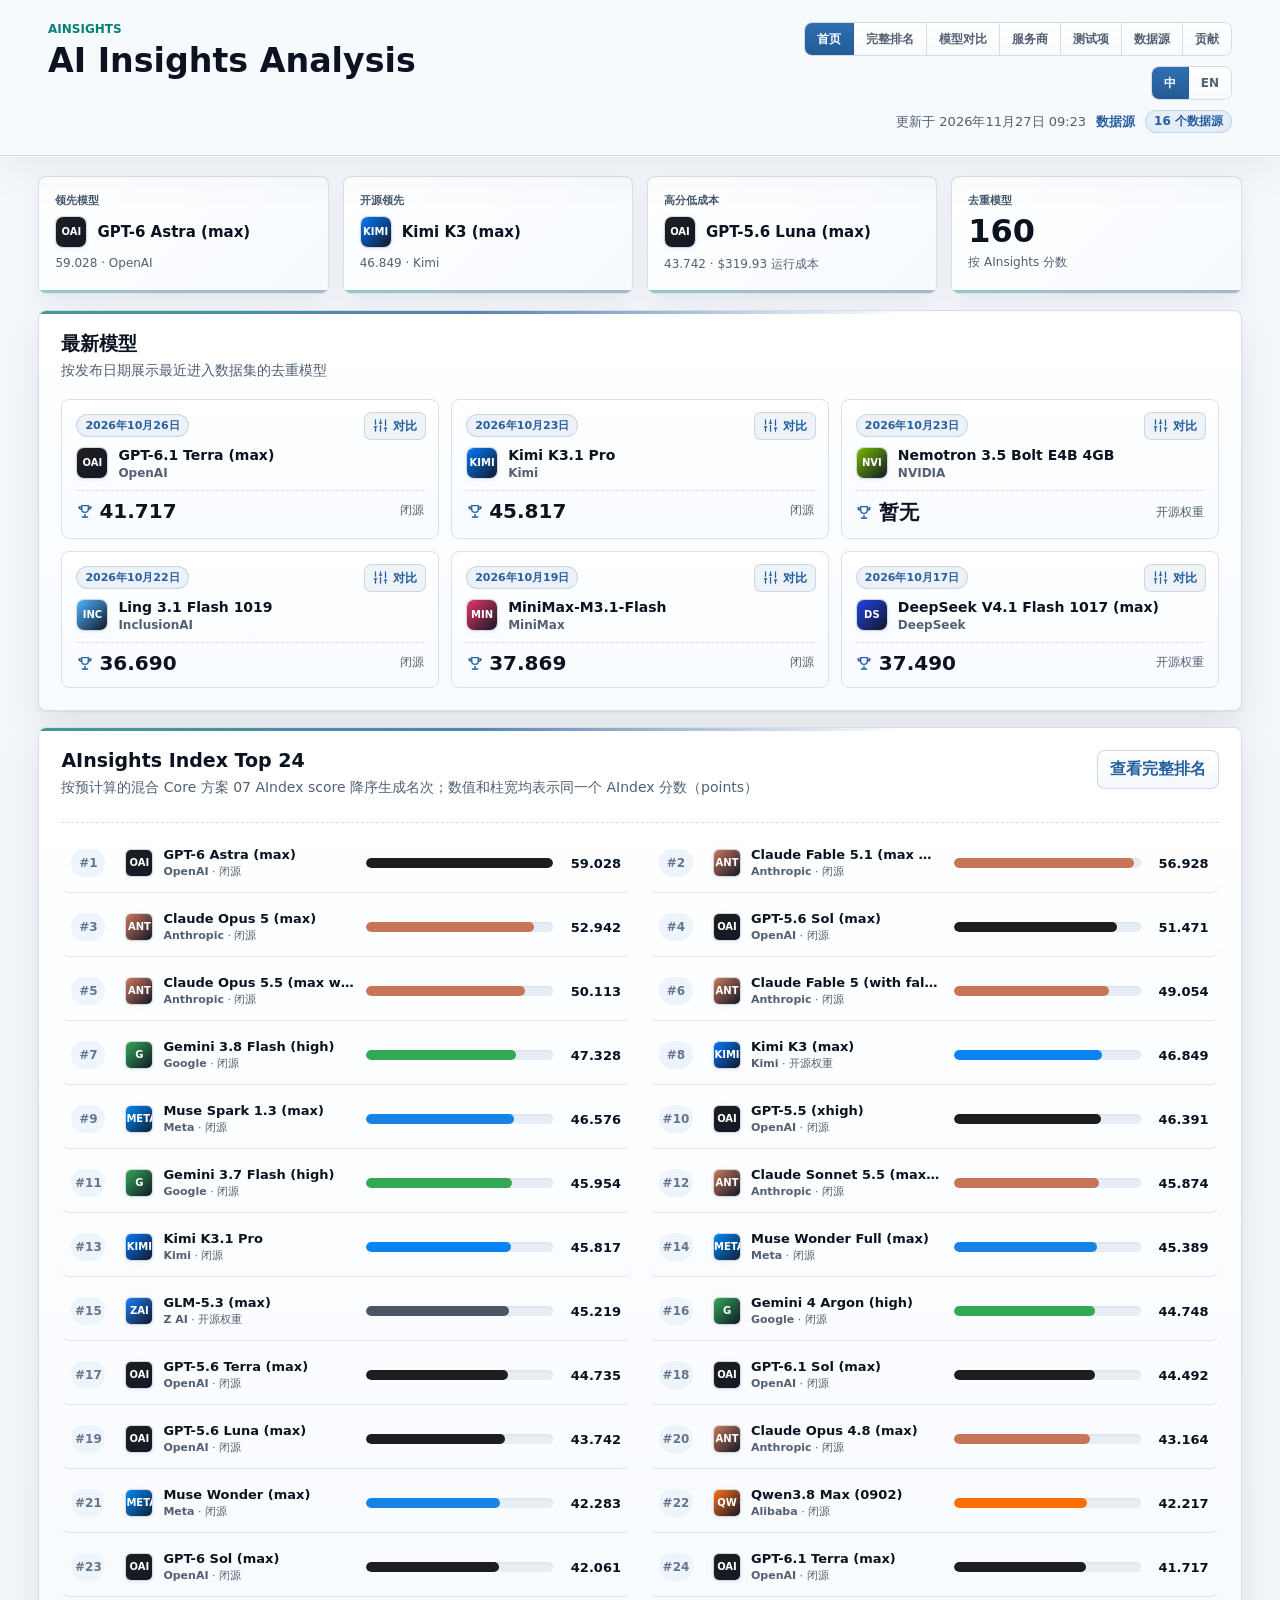
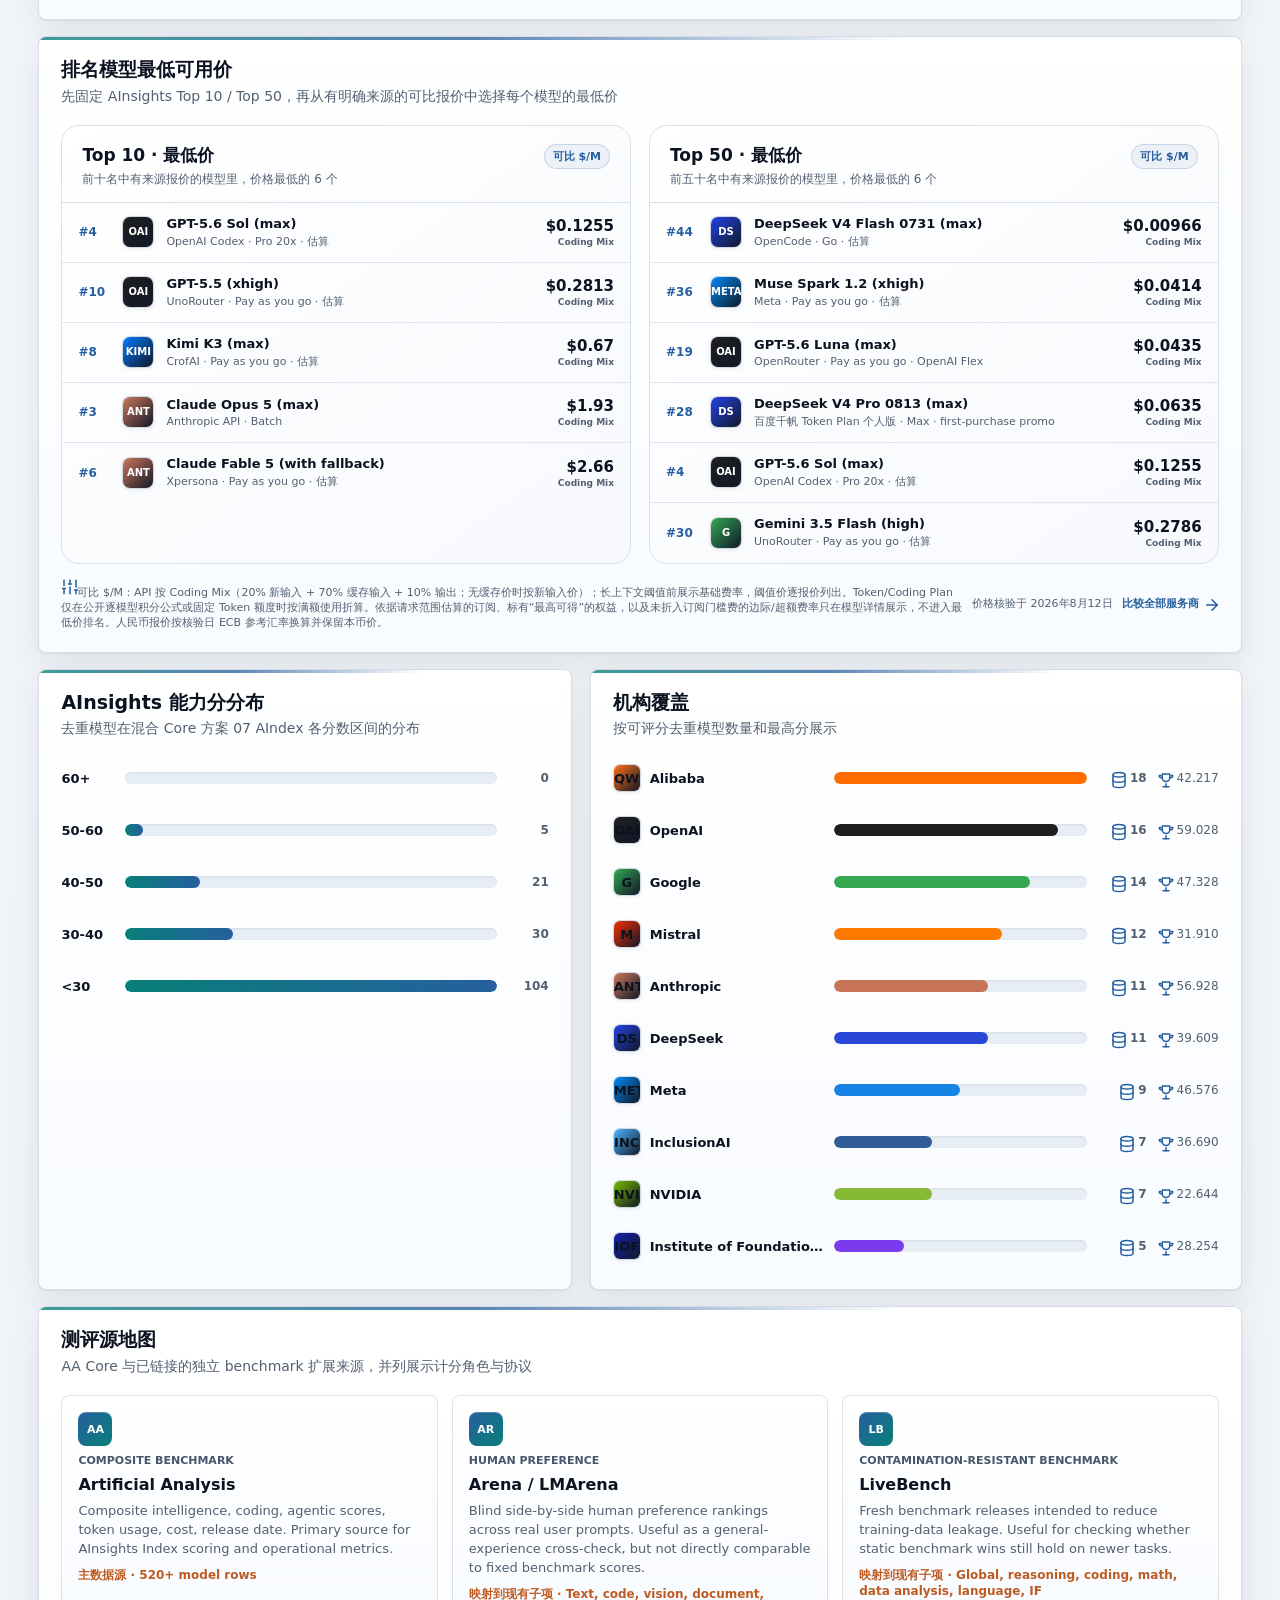
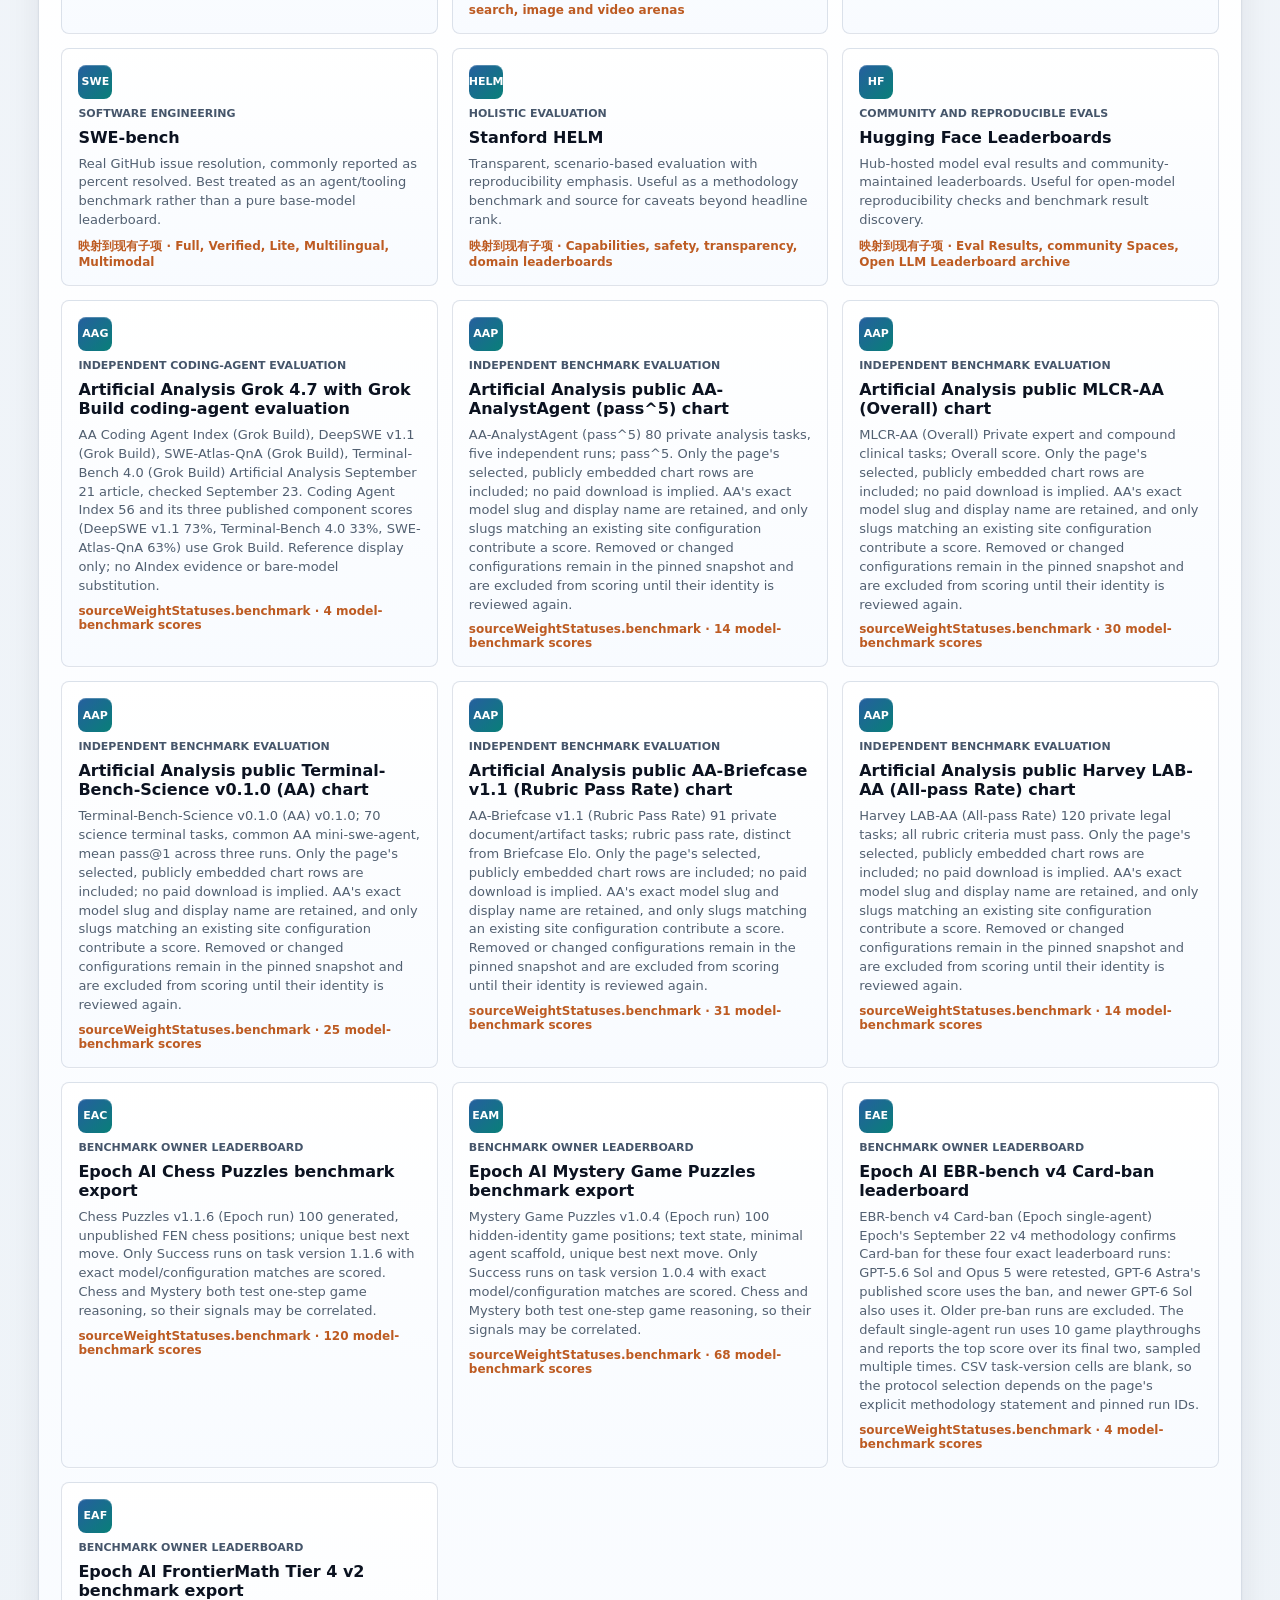
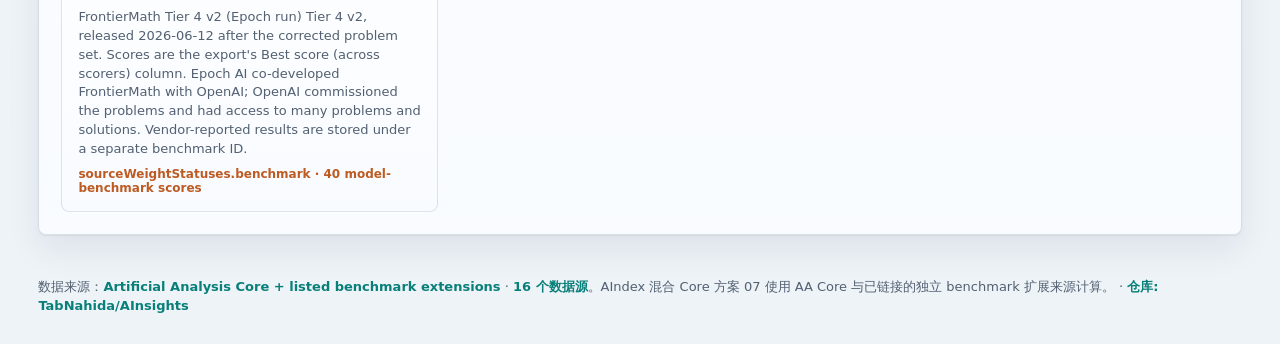
==== commit efd89848: "Update Artificial Analysis model data" ====
--- a/docs/index.html
+++ b/docs/index.html
@@ -202,7 +202,7 @@
       </label>
     </template>
 
-    <script src="./data/models.js?v=85710a33cee2"></script>
+    <script src="./data/models.js?v=5802f5f76b2f"></script>
     <script src="./app-utils.js?v=20260812-pricing3"></script>
     <script src="./app.js?v=20260922-aa-fields"></script>
   </body>
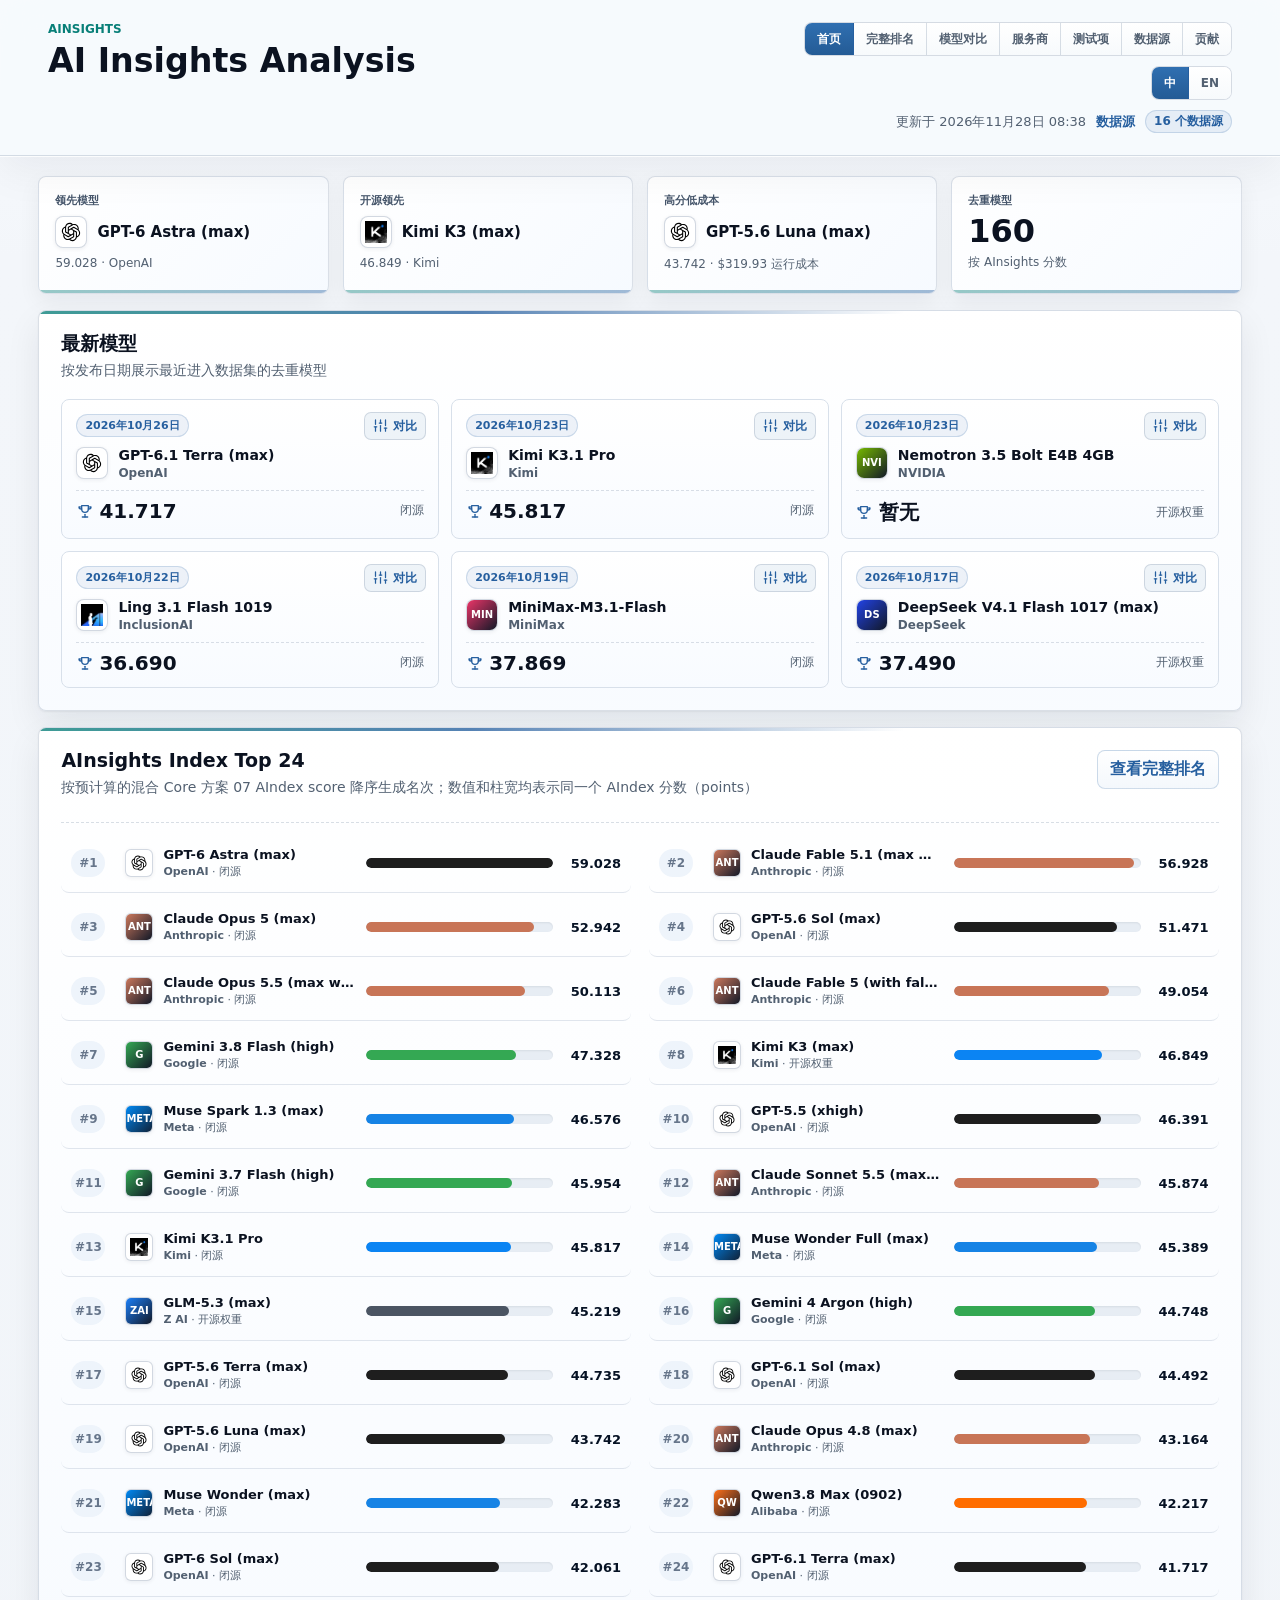
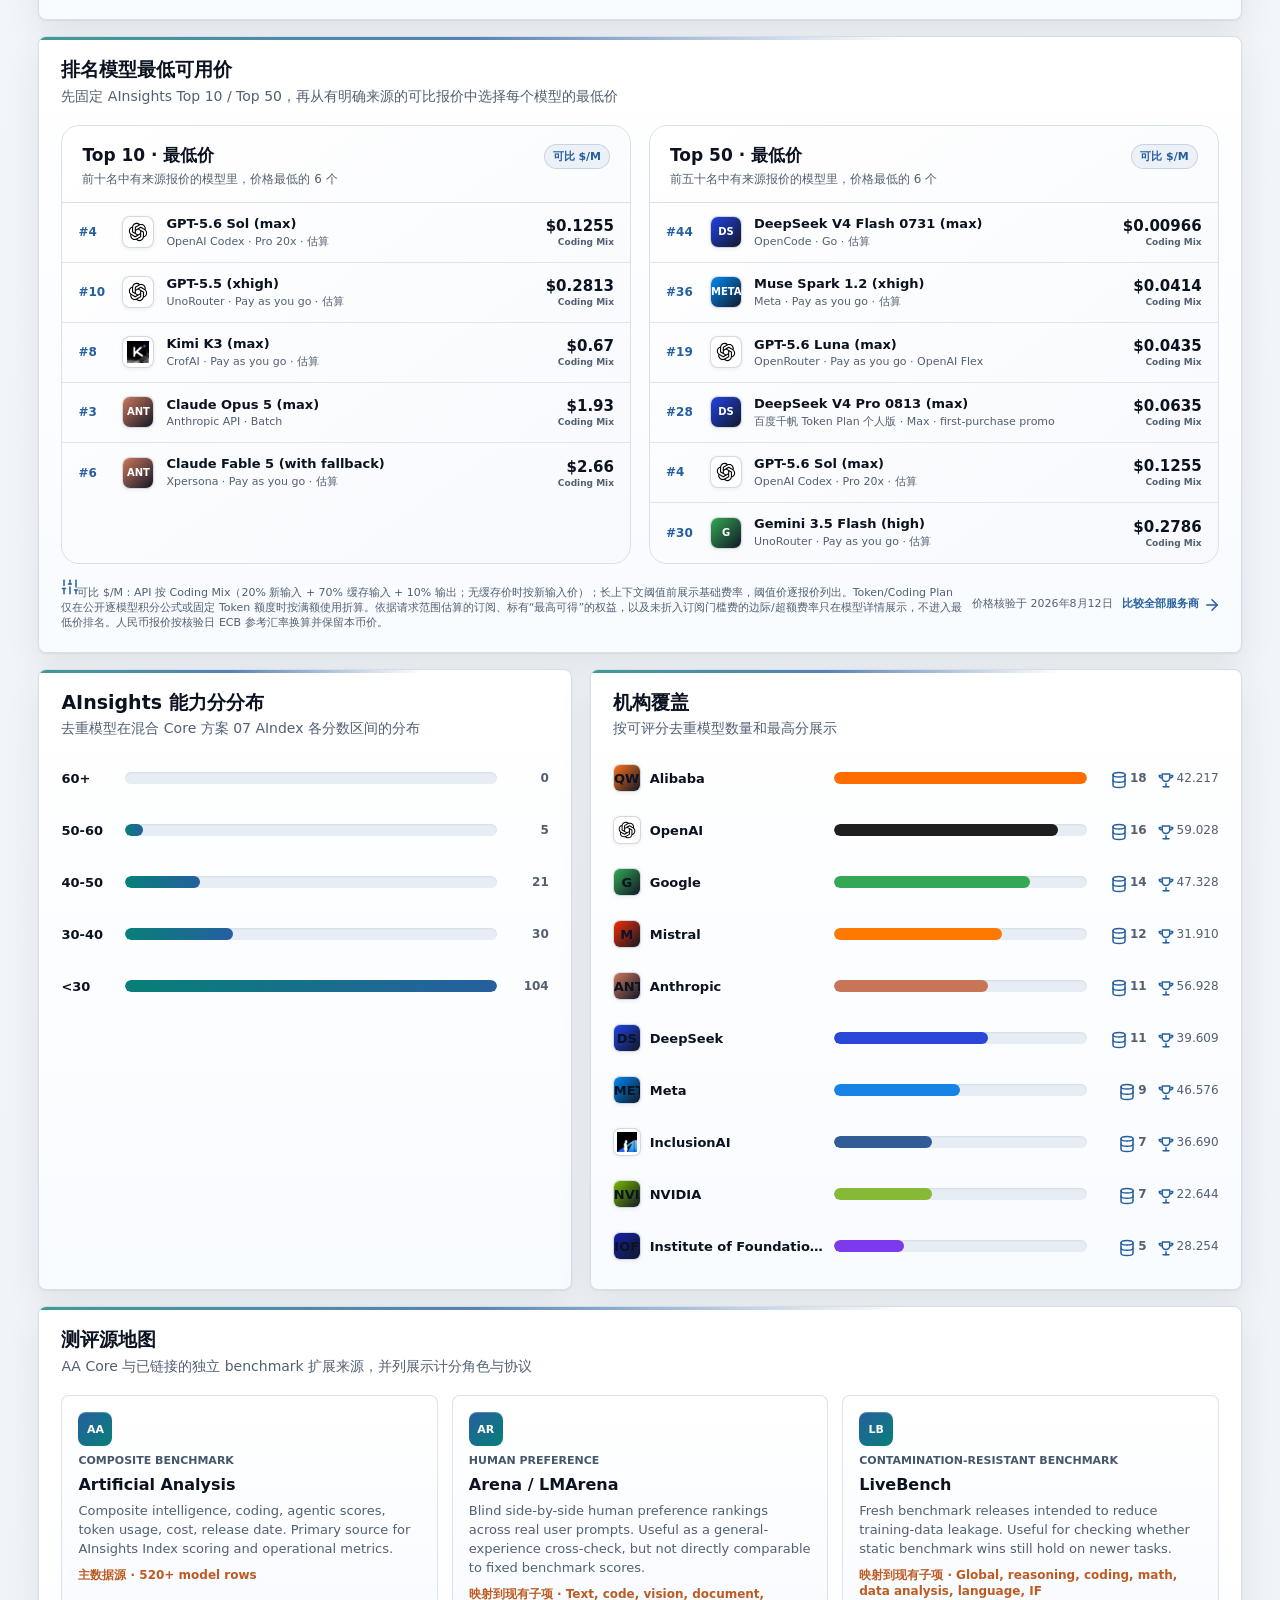
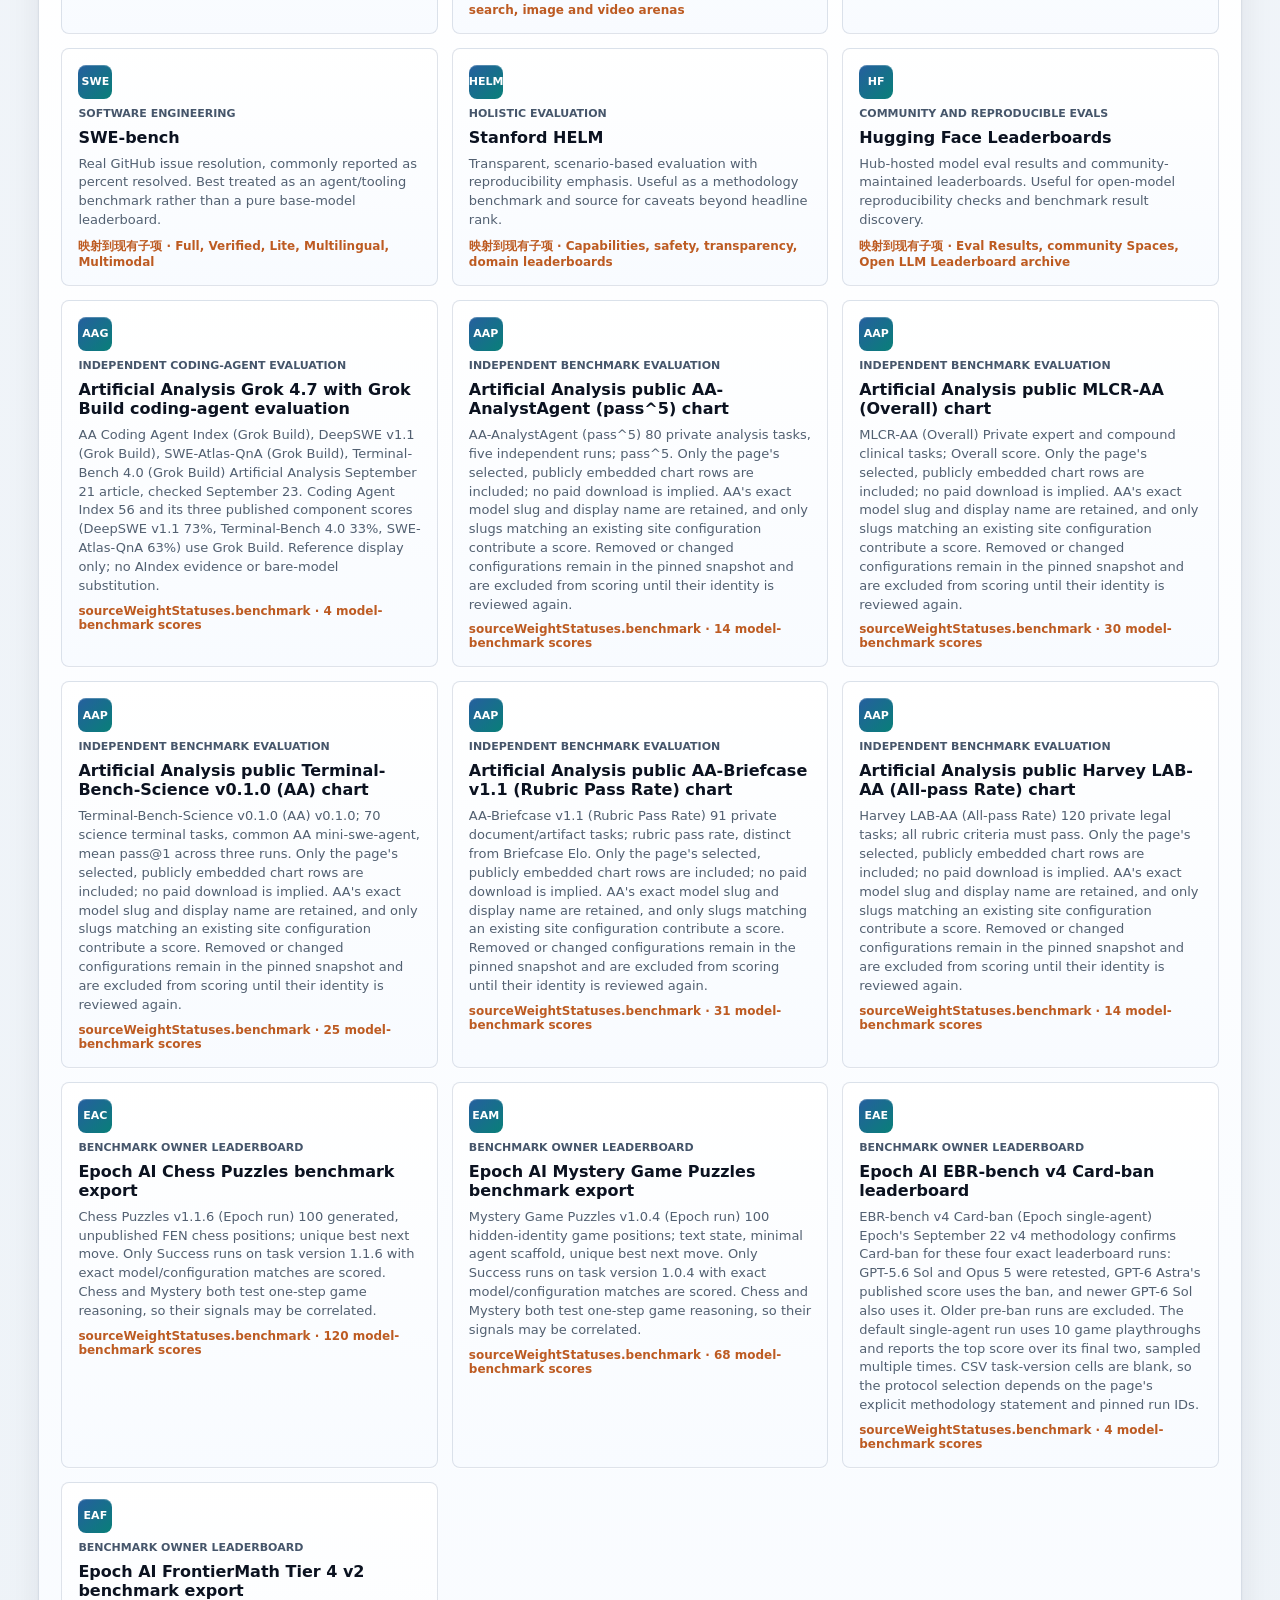
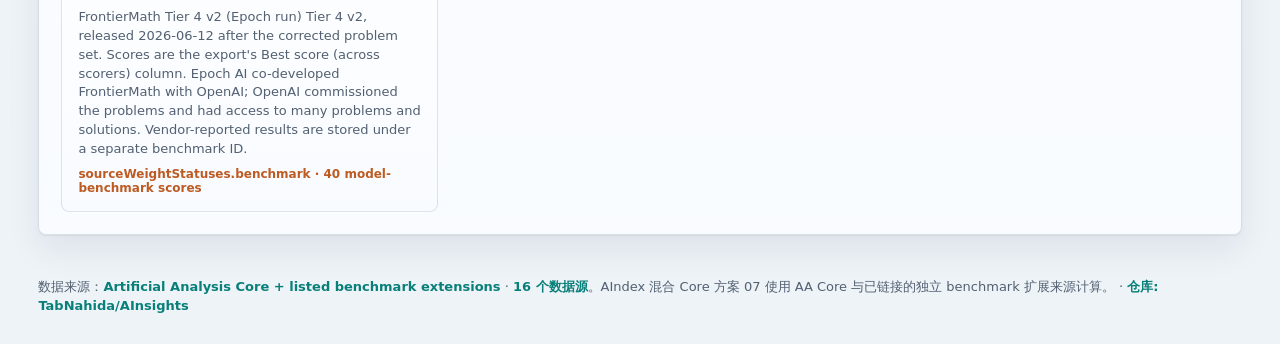
==== commit 758fa6e9: "Update Artificial Analysis model data" ====
--- a/docs/index.html
+++ b/docs/index.html
@@ -202,7 +202,7 @@
       </label>
     </template>
 
-    <script src="./data/models.js?v=5802f5f76b2f"></script>
+    <script src="./data/models.js?v=2f4c15e92df0"></script>
     <script src="./app-utils.js?v=20260812-pricing3"></script>
     <script src="./app.js?v=20260922-aa-fields"></script>
   </body>
